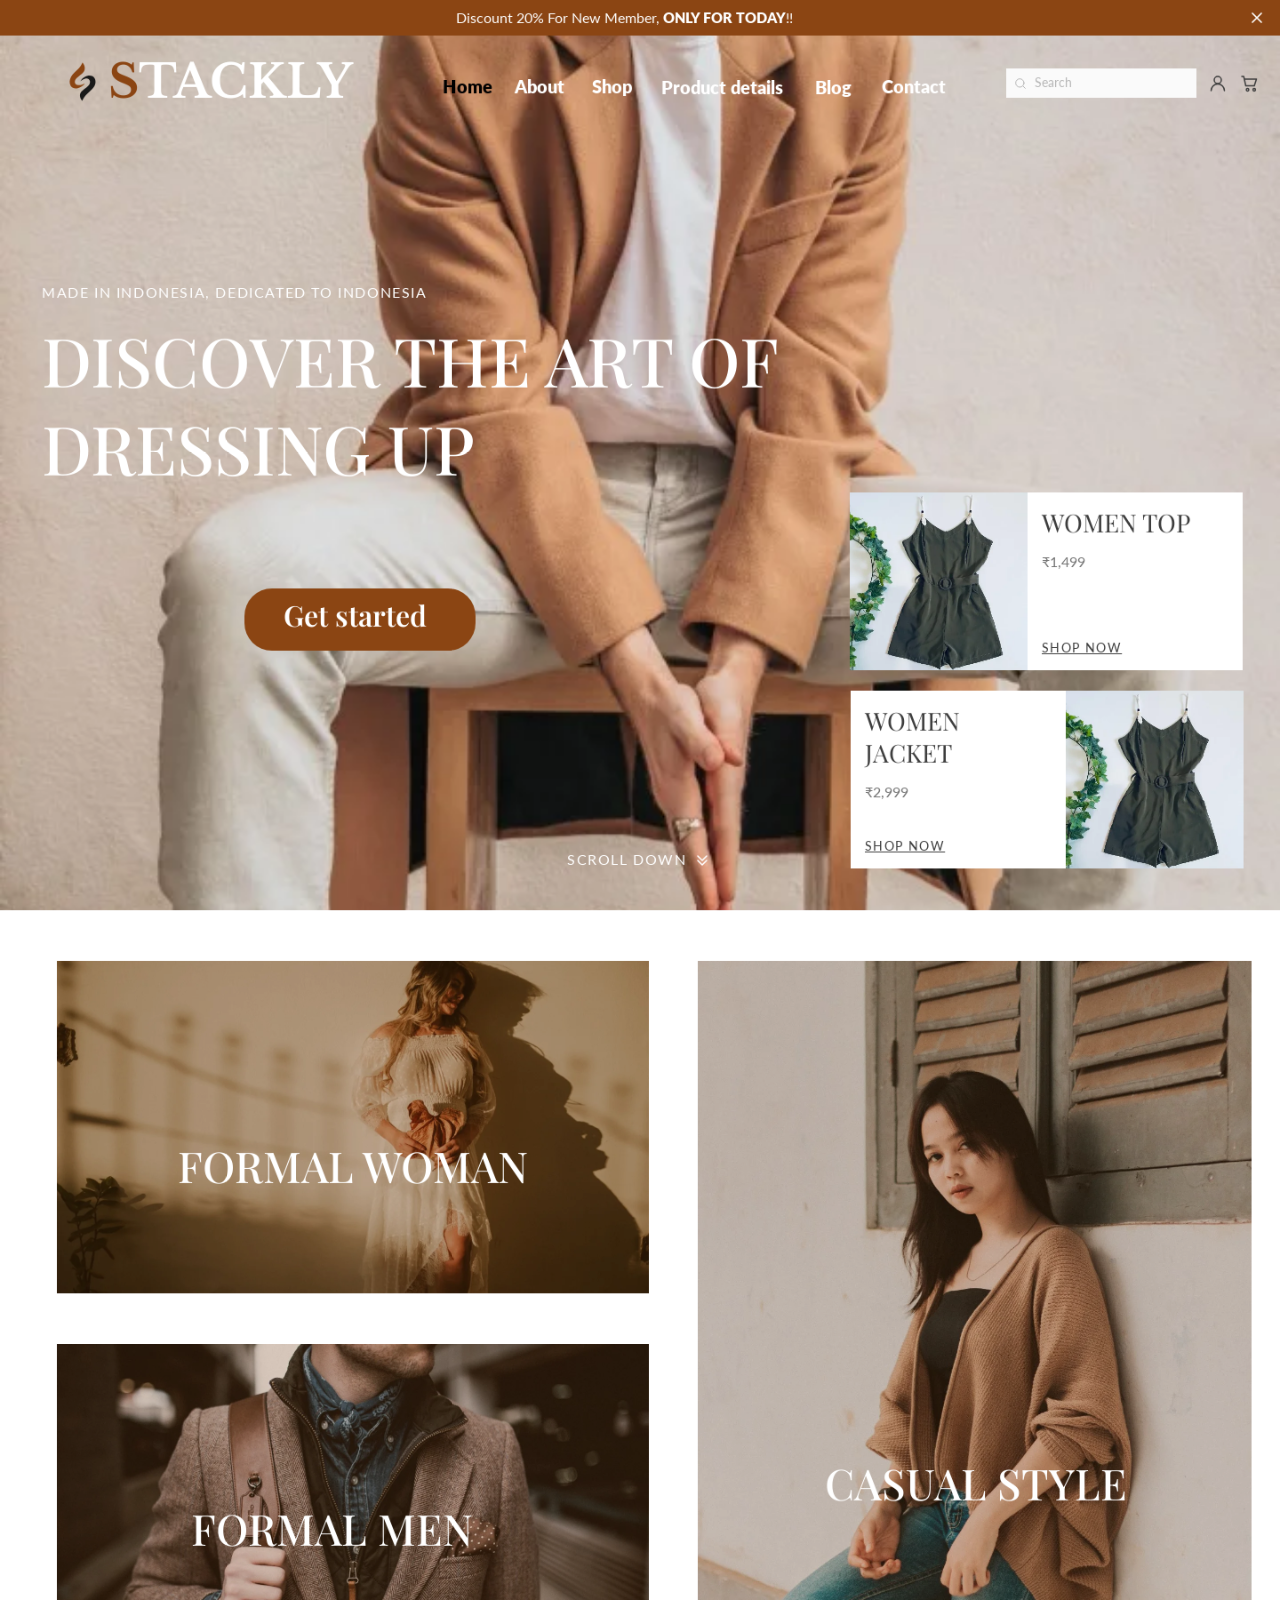
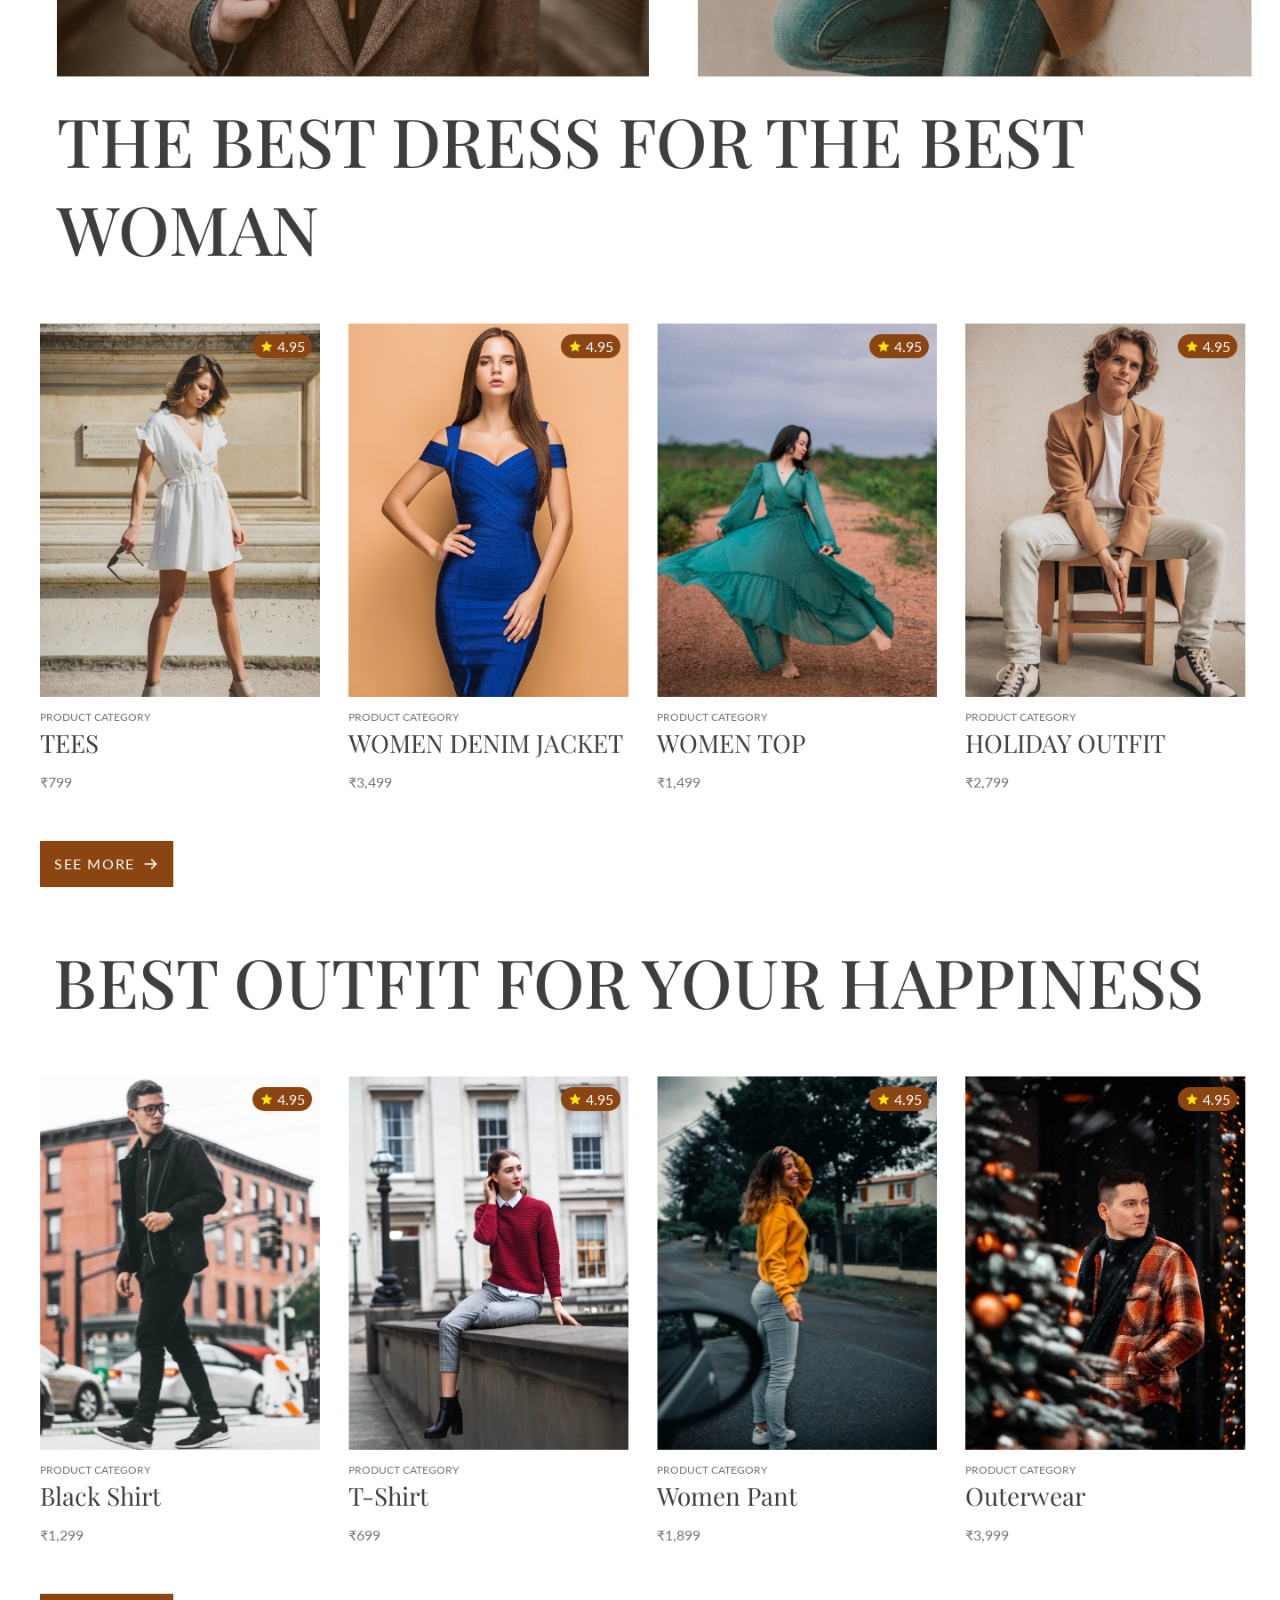
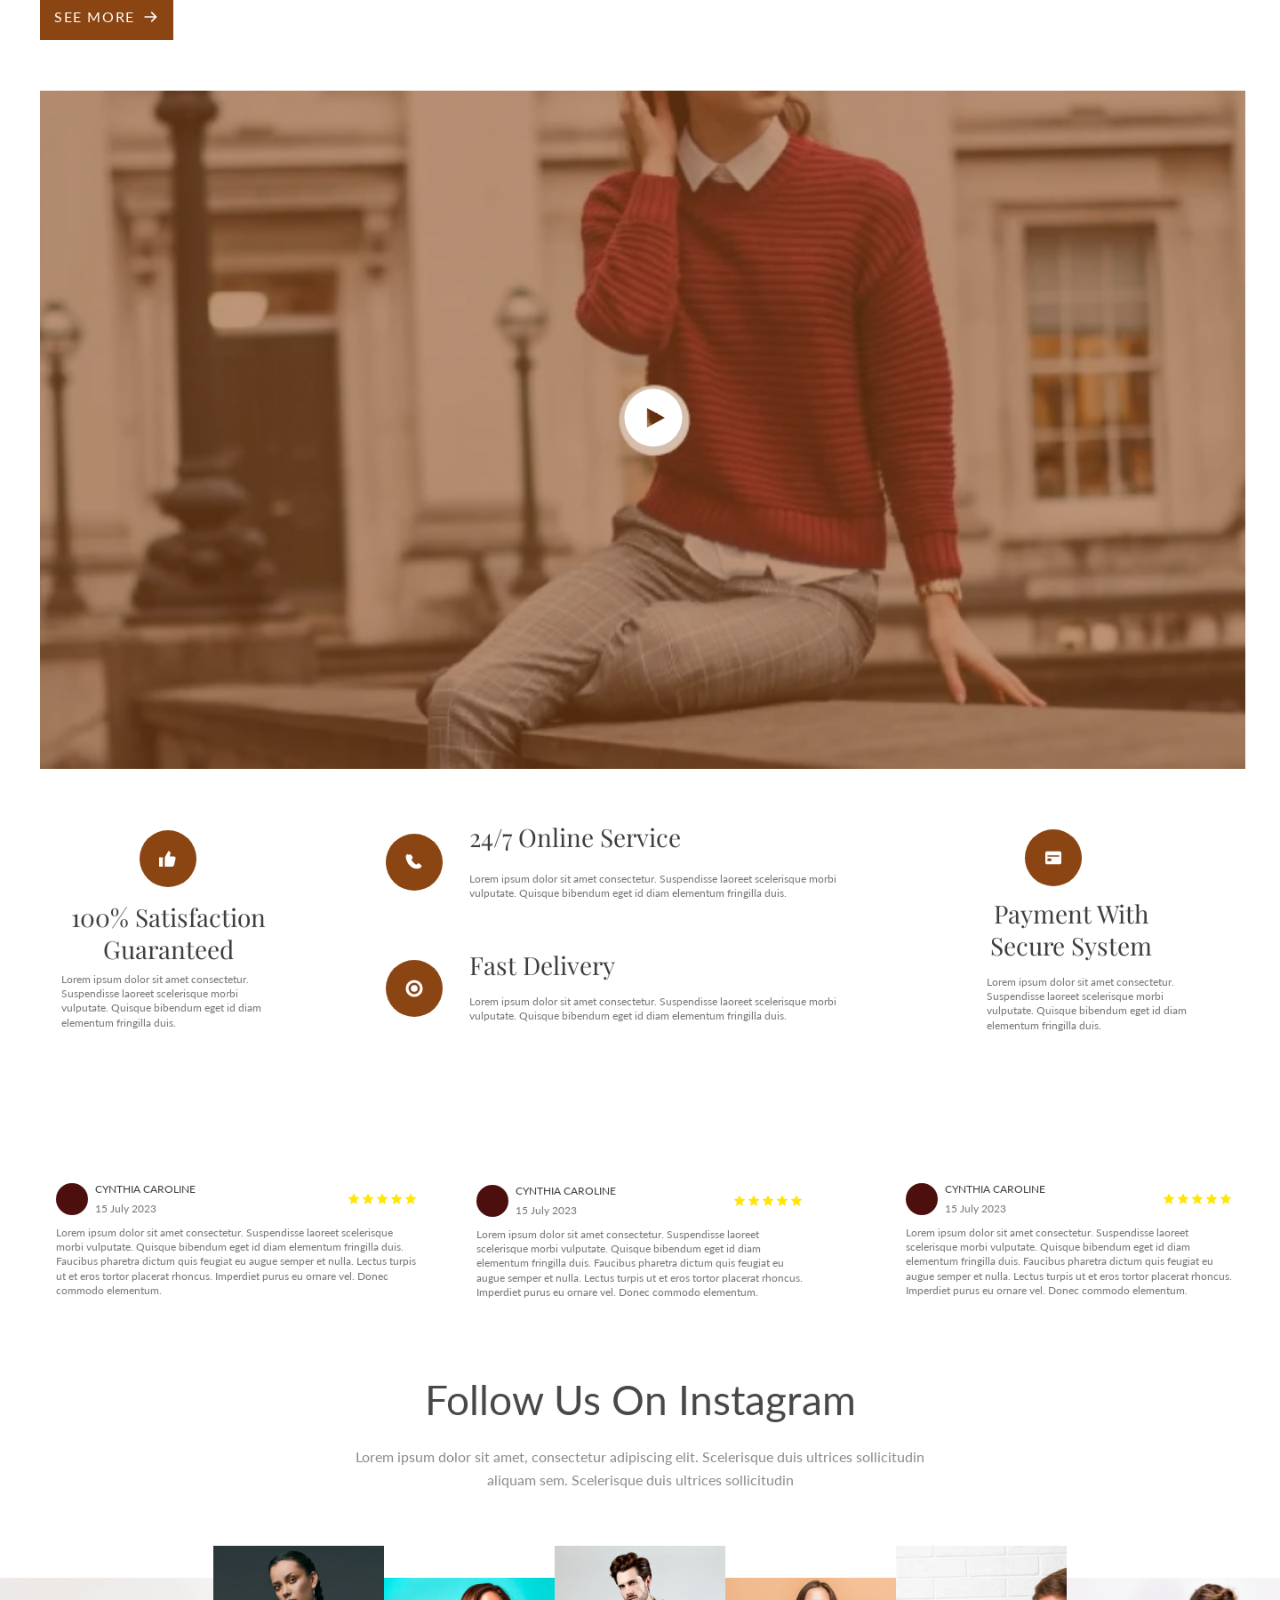
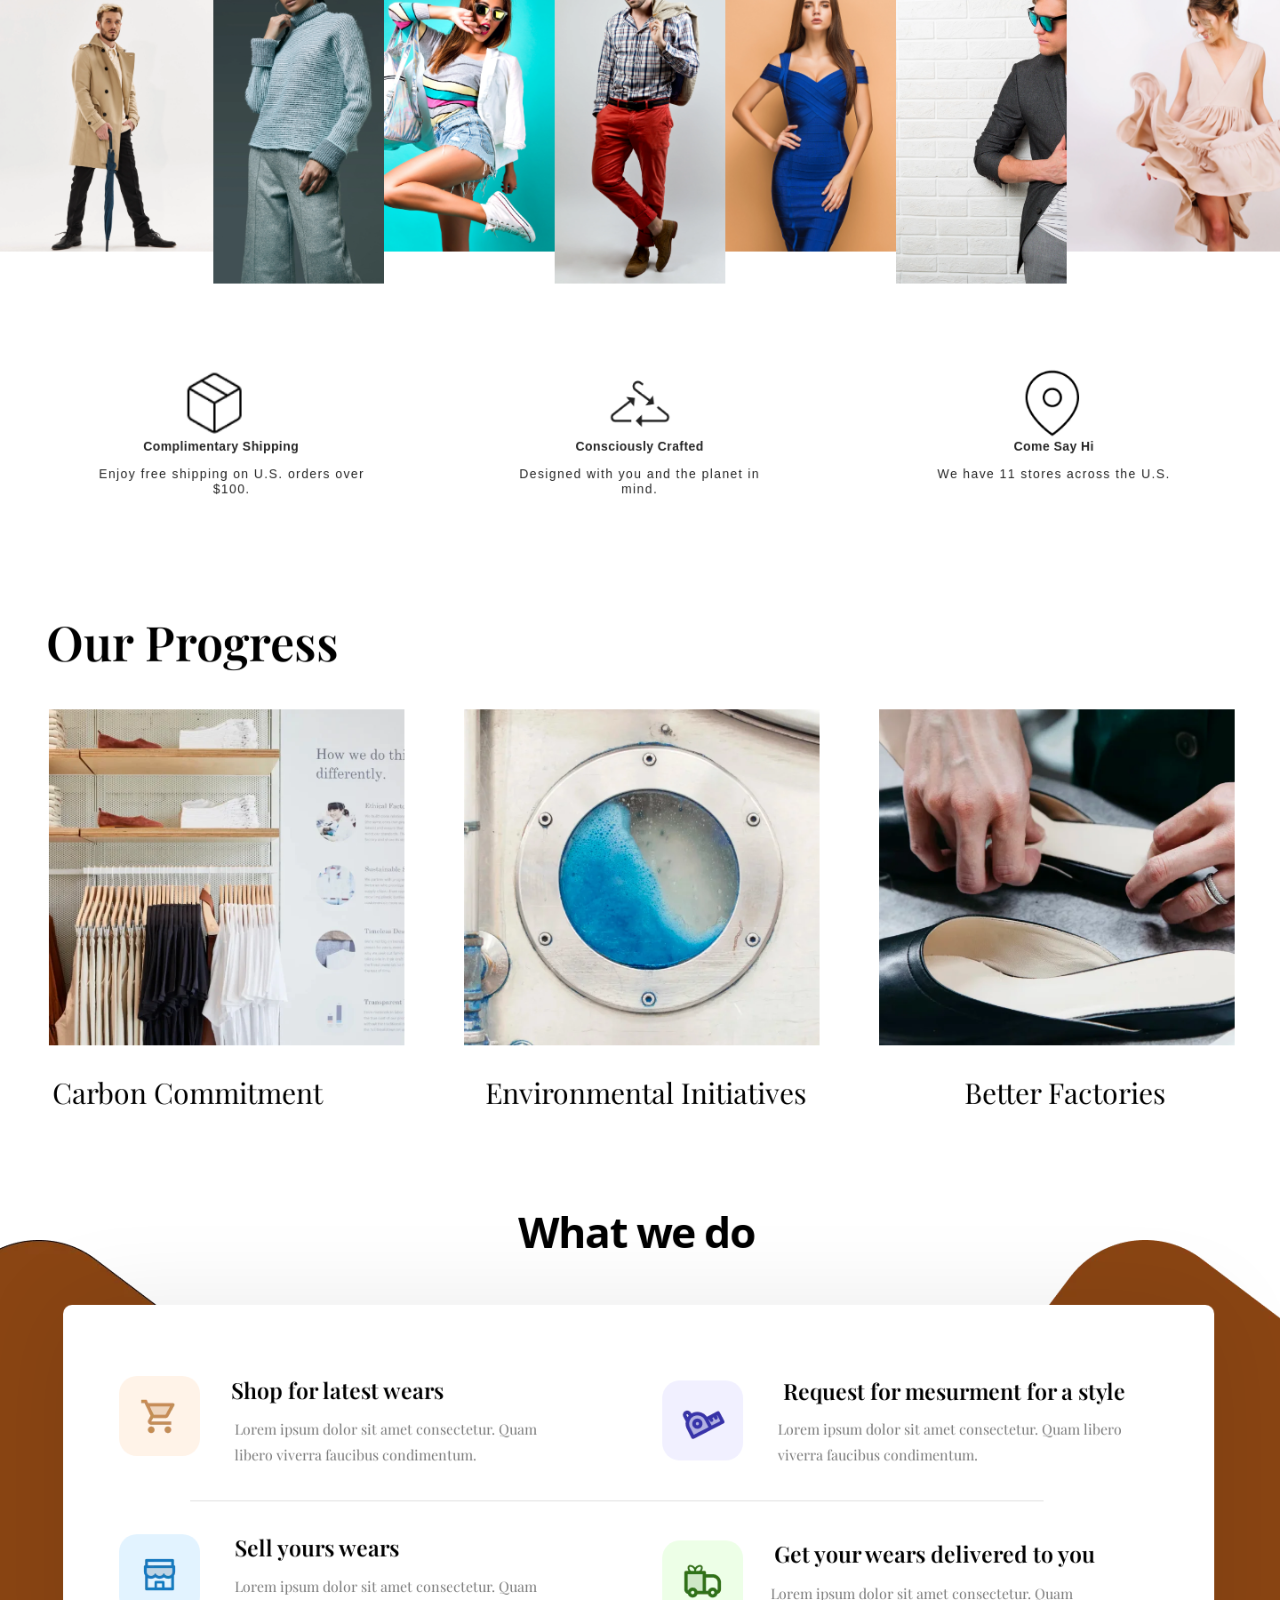
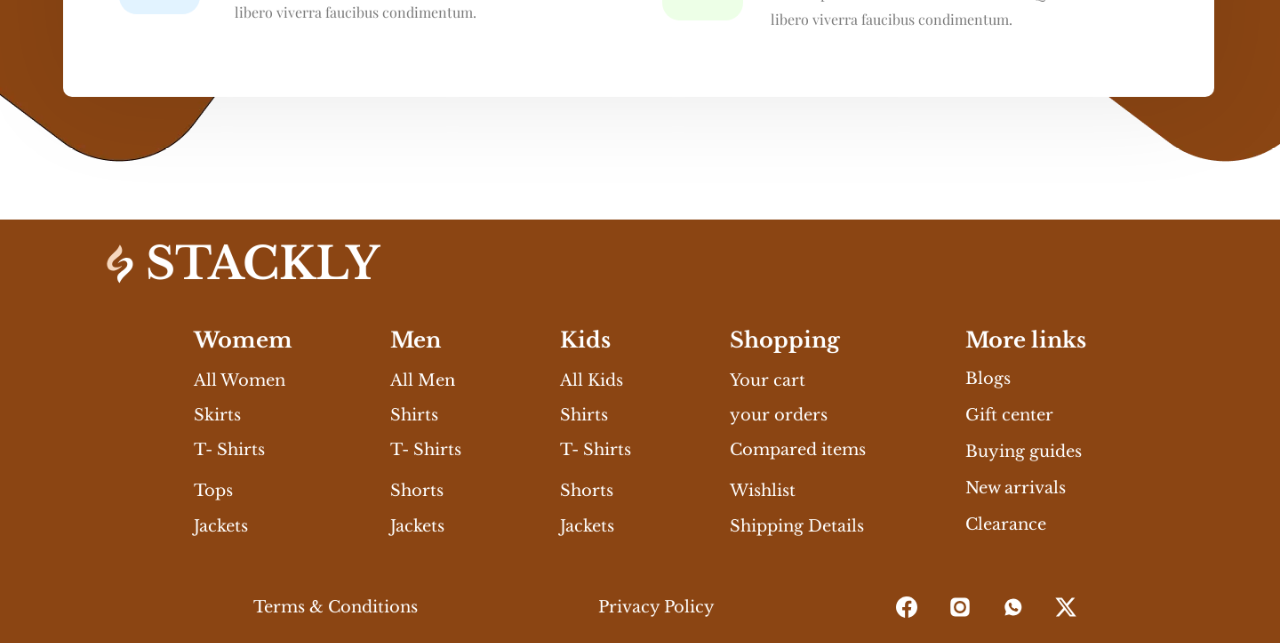
==== html/index.html @ bb0a9019 "first commit" ====
﻿<!DOCTYPE html>
<html lang="en" class="pg-index">
<head>
<link rel="icon" href="../assets/brand-logo.svg" type="image/svg+xml">
<meta charset="UTF-8">
<meta name="viewport" content="width=device-width, initial-scale=1">
<title>Stackly — Home</title>
  <link rel="preload" href="../assets/hero.webp" as="image" type="image/webp">
  <meta name="theme-color" content="#8b4513">
<link rel="preconnect" href="https://fonts.googleapis.com">
<link rel="preconnect" href="https://fonts.gstatic.com" crossorigin>
<link href="https://fonts.googleapis.com/css2?family=Libre+Baskerville:wght@400;700&family=Lato:wght@300;400;700;900&family=Open+Sans:wght@400;600;700&family=Playfair+Display:wght@400;500;600;700&display=swap" rel="stylesheet" media="print" onload="this.media='all'; this.onload=null"><noscript><link href="https://fonts.googleapis.com/css2?family=Libre+Baskerville:wght@400;700&family=Lato:wght@300;400;700;900&family=Open+Sans:wght@400;600;700&family=Playfair+Display:wght@400;500;600;700&display=swap" rel="stylesheet"></noscript>
  <link rel="stylesheet" href="../css/stackly.css">
  
</head>
<body>
<div class="stage s357">
<div class="canvas s358">

  <!-- ==================================================== HERO  (0,0 1440x1024) -->
  <div class="slot s359" data-img="hero">
    <p class="hero__eyebrow s360">made in Indonesia, dedicated to Indonesia</p>
    <h1 class="hero__title s361">Discover the Art of Dressing Up</h1>
    <a class="hero__btn s362" href="#">Get started</a>
  </div>

  <div class="banner s363">
    <p class="banner__text">Discount 20% For New Member, <strong>ONLY FOR TODAY</strong>!!</p>
    <button class="banner__close" aria-label="Close">
      <svg viewBox="0 0 24 24" width="20" height="20" fill="none" stroke="#fff" stroke-width="2" stroke-linecap="round"><path d="M6 6l12 12M18 6L6 18"/></svg>
    </button>
  </div>

  <div class="logo s364"><svg class="brand-logo-icon s365" viewBox="398 82 212 290" width="38" height="46" xmlns="http://www.w3.org/2000/svg"><path fill="#8b4513" d="M419.713867,256.179962   C408.001251,235.739304 410.215973,215.613876 419.889709,195.679504   C426.373138,182.319229 436.255493,171.444672 446.508270,160.904480   C457.075165,150.041229 468.783997,140.348602 478.792694,128.896606   C487.411407,119.035004 494.797852,108.464394 500.031921,96.425682   C500.738983,94.799370 501.001617,92.854477 502.785980,91.712807   C503.214905,91.838028 503.879059,91.821617 504.103485,92.127670   C514.526489,106.341171 522.003967,121.483376 518.287415,139.859406   C515.933533,151.498276 508.987885,160.308563 500.296600,167.942245   C487.788574,178.928223 473.634369,187.949692 462.046570,200.037262   C456.219025,206.116135 451.191589,212.659836 449.149933,221.054688   C445.376373,236.570572 454.272034,249.198563 470.197021,250.779221   C485.241028,252.272446 499.302216,248.880798 512.632202,241.996979   C514.021362,241.279602 515.213196,239.793518 517.062500,240.547546   C517.833252,242.063324 516.690857,242.794266 515.917847,243.562866   C502.480865,256.923462 487.519073,267.973206 468.591339,271.949402   C447.923096,276.291199 431.269562,272.383606 419.713867,256.179962  z"/><path fill="#1a1a1a" d="M536.351807,311.352905   C521.089722,325.623138 508.631836,341.451172 501.644409,361.304535   C500.580017,360.856842 499.799347,360.777496 499.458496,360.348633   C491.323975,350.113098 485.458466,338.909088 484.707672,325.531189   C484.034546,313.536499 489.236786,303.909576 496.947052,295.363251   C506.737030,284.511749 519.089050,276.702271 530.329102,267.573334   C539.676453,259.981689 548.930542,252.352356 553.649658,240.719803   C556.247925,234.315125 556.803040,227.722214 555.167542,221.122284   C551.964783,208.197189 539.399353,200.886032 526.174622,203.877502   C513.911682,206.651428 503.242737,212.702515 493.079834,219.823700   C492.039246,220.552856 491.267578,221.851700 489.661957,221.557190   C488.659760,220.289383 489.653076,219.345703 490.287292,218.480408   C503.850159,199.976334 521.506714,187.674316 544.321167,183.636948   C574.742554,178.253418 599.437622,199.883118 594.804749,234.346802   C592.539368,251.198425 583.628967,264.794067 572.581299,277.156372   C561.558105,289.491241 548.610413,299.803345 536.351807,311.352905  z"/></svg><b>S</b>TACKLY</div>

  <nav class="nav">
    <a class="nav__link is-active s366" href="index.html">Home</a>
    <a class="nav__link s367" href="about.html">About</a>
    <a class="nav__link s368" href="shop.html">Shop</a>
    <a class="nav__link s369" href="product-details.html">Product details</a>
    <a class="nav__link s370" href="blog.html">Blog</a>
    <a class="nav__link s371" href="contact.html">Contact</a>
  </nav>

  <form class="search s372" onsubmit="return false;">
    <svg viewBox="0 0 24 24" width="16" height="16" fill="none" stroke="#b6b6b6" stroke-width="1.5" stroke-linecap="round"><circle cx="11" cy="11" r="7"/><path d="M20 20l-3.4-3.4"/></svg>
    <input type="text" placeholder="Search" aria-label="Search">
  </form>
  <button class="nav-icon s373" aria-label="Account">
    <svg viewBox="0 0 24 24" width="24" height="24" fill="none" stroke="#3e3e3e" stroke-width="1.5" stroke-linecap="round" stroke-linejoin="round"><path d="M12 12a4 4 0 1 0 0-8 4 4 0 0 0 0 8z"/><path d="M4.5 20a7.5 7.5 0 0 1 15 0"/></svg>
  </button>
  <button class="nav-icon s374" aria-label="Cart">
    <svg viewBox="0 0 24 24" width="24" height="24" fill="none" stroke="#3e3e3e" stroke-width="1.5" stroke-linecap="round" stroke-linejoin="round"><path d="M3 4h2.2l2.3 10.5h9.6L19.5 7H6.3"/><circle cx="9.5" cy="19" r="1.4"/><circle cx="17" cy="19" r="1.4"/></svg>
  </button>

      
  <div class="promo s375">
    <div class="slot s376" data-img="promoTop"></div>
    <div class="promo__body promo__body--l">
      <div class="promo__head">
        <h4>WOMEN TOP</h4>
        <p>₹1,499</p>
      </div>
      <a class="promo__link" href="#">SHOP NOW</a>
    </div>
  </div>

  <div class="promo s377">
    <div class="promo__body promo__body--r">
      <div class="promo__head">
        <h4>WOMEN JACKET</h4>
        <p>₹2,999</p>
      </div>
      <a class="promo__link" href="#">SHOP NOW</a>
    </div>
    <div class="slot s378" data-img="promoJacket"></div>
  </div>

  <div class="scroll s379">
    <span>scroll down</span>
    <svg viewBox="0 0 24 24" width="24" height="24" fill="none" stroke="#fff" stroke-width="1.5" stroke-linecap="round" stroke-linejoin="round"><path d="M7 8l5 5 5-5"/><path d="M7 13l5 5 5-5"/></svg>
  </div>

  <!-- ==================================================== CATEGORIES -->
  <div class="slot s380" data-img="catWoman"><i class="ov s381"></i><div class="cat-label s382">formal woman</div></div>

  <div class="slot s383" data-img="catMan"><i class="ov s384"></i><div class="cat-label s385">formal Men</div></div>

  <div class="slot s386" data-img="catCasual"><i class="ov s387"></i><div class="cat-label s388">Casual Style</div></div>

  <!-- ==================================================== TITLE 1 -->
  <h2 class="section-title s389">the best dress for the best woman</h2>

  <!-- ==================================================== PRODUCTS 1 -->
  <article class="product s390">
    <div class="slot s391" data-img="p1"></div>
    <span class="badge"><svg viewBox="0 0 24 24" width="16" height="16" fill="#ffe605"><path d="M12 2l2.9 6.3 6.8.8-5 4.6 1.3 6.8L12 17.3 6 20.5l1.3-6.8-5-4.6 6.8-.8L12 2z"/></svg>4.95</span>
    <p class="product__cat">Product Category</p>
    <h3 class="product__name">TEES</h3>
    <p class="product__price">₹799</p>
  </article>

  <article class="product s392">
    <div class="slot s393" data-img="p2"></div>
    <span class="badge"><svg viewBox="0 0 24 24" width="16" height="16" fill="#ffe605"><path d="M12 2l2.9 6.3 6.8.8-5 4.6 1.3 6.8L12 17.3 6 20.5l1.3-6.8-5-4.6 6.8-.8L12 2z"/></svg>4.95</span>
    <p class="product__cat">Product Category</p>
    <h3 class="product__name">WOMEN DENIM JACKET</h3>
    <p class="product__price">₹3,499</p>
  </article>

  <article class="product s394">
    <div class="slot s395" data-img="p3"></div>
    <span class="badge"><svg viewBox="0 0 24 24" width="16" height="16" fill="#ffe605"><path d="M12 2l2.9 6.3 6.8.8-5 4.6 1.3 6.8L12 17.3 6 20.5l1.3-6.8-5-4.6 6.8-.8L12 2z"/></svg>4.95</span>
    <p class="product__cat">Product Category</p>
    <h3 class="product__name">WOMEN TOP</h3>
    <p class="product__price">₹1,499</p>
  </article>

  <article class="product s396">
    <div class="slot s397" data-img="p4"></div>
    <span class="badge"><svg viewBox="0 0 24 24" width="16" height="16" fill="#ffe605"><path d="M12 2l2.9 6.3 6.8.8-5 4.6 1.3 6.8L12 17.3 6 20.5l1.3-6.8-5-4.6 6.8-.8L12 2z"/></svg>4.95</span>
    <p class="product__cat">Product Category</p>
    <h3 class="product__name">HOLIDAY OUTFIT</h3>
    <p class="product__price">₹2,799</p>
  </article>

  <a class="btn-more s398" href="#">
    <span>SEE MORE</span>
    <svg viewBox="0 0 24 24" width="20" height="20" fill="#fff"><path d="M13.4 4.6L20.8 12l-7.4 7.4-1.4-1.4 5-5H3.2v-2h13.8l-5-5 1.4-1.4z"/></svg>
  </a>

  <!-- ==================================================== TITLE 2 -->
  <h2 class="section-title s399">Best outfit for your happiness </h2>

  <!-- ==================================================== PRODUCTS 2 -->
  <article class="product s400">
    <div class="slot s401" data-img="p5"></div>
    <span class="badge"><svg viewBox="0 0 24 24" width="16" height="16" fill="#ffe605"><path d="M12 2l2.9 6.3 6.8.8-5 4.6 1.3 6.8L12 17.3 6 20.5l1.3-6.8-5-4.6 6.8-.8L12 2z"/></svg>4.95</span>
    <p class="product__cat">Product Category</p>
    <h3 class="product__name">Black Shirt</h3>
    <p class="product__price">₹1,299</p>
  </article>

  <article class="product s402">
    <div class="slot s403" data-img="p6"></div>
    <span class="badge"><svg viewBox="0 0 24 24" width="16" height="16" fill="#ffe605"><path d="M12 2l2.9 6.3 6.8.8-5 4.6 1.3 6.8L12 17.3 6 20.5l1.3-6.8-5-4.6 6.8-.8L12 2z"/></svg>4.95</span>
    <p class="product__cat">Product Category</p>
    <h3 class="product__name">T-Shirt</h3>
    <p class="product__price">₹699</p>
  </article>

  <article class="product s404">
    <div class="slot s405" data-img="p7"></div>
    <span class="badge"><svg viewBox="0 0 24 24" width="16" height="16" fill="#ffe605"><path d="M12 2l2.9 6.3 6.8.8-5 4.6 1.3 6.8L12 17.3 6 20.5l1.3-6.8-5-4.6 6.8-.8L12 2z"/></svg>4.95</span>
    <p class="product__cat">Product Category</p>
    <h3 class="product__name">Women Pant</h3>
    <p class="product__price">₹1,899</p>
  </article>

  <article class="product s406">
    <div class="slot s407" data-img="p8"></div>
    <span class="badge"><svg viewBox="0 0 24 24" width="16" height="16" fill="#ffe605"><path d="M12 2l2.9 6.3 6.8.8-5 4.6 1.3 6.8L12 17.3 6 20.5l1.3-6.8-5-4.6 6.8-.8L12 2z"/></svg>4.95</span>
    <p class="product__cat">Product Category</p>
    <h3 class="product__name">Outerwear</h3>
    <p class="product__price">₹3,999</p>
  </article>

  <a class="btn-more s408" href="#">
    <span>SEE MORE</span>
    <svg viewBox="0 0 24 24" width="20" height="20" fill="#fff"><path d="M13.4 4.6L20.8 12l-7.4 7.4-1.4-1.4 5-5H3.2v-2h13.8l-5-5 1.4-1.4z"/></svg>
  </a>

  <!-- ==================================================== VIDEO -->
  <div class="slot s409" data-img="video">
    <i class="ov s410"></i>
    <button class="play" aria-label="Play video">
      <svg viewBox="0 0 24 24" width="78" height="78" fill="#fff" fill-rule="evenodd" clip-rule="evenodd"><path d="M12 2a10 10 0 1 0 0 20 10 10 0 0 0 0-20zm-2.2 6.6v6.8L16 12l-6.2-3.4z"/></svg>
    </button>
  </div>

  <!-- ==================================================== FEATURES -->
  <div class="feat-card s411">
    <span class="feat-ic">
      <svg viewBox="0 0 24 24" width="24" height="24" fill="#fff"><path d="M2 10.5h4.2V21H2zM8.4 21h8.1a2.4 2.4 0 0 0 2.3-1.8l1.7-7.2A2 2 0 0 0 18.6 9.6H14l.7-3.2A2.4 2.4 0 0 0 12.4 3.4L8.4 10.5V21z"/></svg>
    </span>
    <h4 class="feat-t s412">100% Satisfaction Guaranteed  </h4>
    <p class="feat-d">Lorem ipsum dolor sit amet consectetur. Suspendisse laoreet scelerisque morbi vulputate. Quisque bibendum eget id diam elementum fringilla duis. </p>
  </div>

  <span class="feat-ic s413">
    <svg viewBox="0 0 24 24" width="24" height="24" fill="#fff"><path d="M6.6 3.4c.5-.4 1.2-.3 1.6.2l1.8 2.2c.4.5.4 1.2.1 1.7l-1 1.3c-.2.3-.2.7 0 1a13.6 13.6 0 0 0 4.6 4.6c.3.2.7.2 1 0l1.3-1c.5-.3 1.2-.3 1.7.1l2.2 1.8c.5.4.6 1.1.2 1.6l-1.1 1.4c-.4.5-1 .8-1.7.7C10.4 21.1 2.9 13.6 2.5 5.4c-.1-.7.2-1.3.7-1.7l1.6-1.2-.2.9z"/></svg>
  </span>
  <h4 class="feat-t s414">24/7 Online Service</h4>
  <p class="feat-d s415">Lorem ipsum dolor sit amet consectetur. Suspendisse laoreet scelerisque morbi vulputate. Quisque bibendum eget id diam elementum fringilla duis. </p>

  <span class="feat-ic s416">
    <svg viewBox="0 0 24 24" width="24" height="24" fill="#fff"><path d="M12 2.4a9.6 9.6 0 1 0 0 19.2 9.6 9.6 0 0 0 0-19.2zm0 3.2a6.4 6.4 0 1 1 0 12.8 6.4 6.4 0 0 1 0-12.8zm0 2.6a3.8 3.8 0 1 0 0 7.6 3.8 3.8 0 0 0 0-7.6z"/></svg>
  </span>
  <h4 class="feat-t s417">Fast Delivery</h4>
  <p class="feat-d s418">Lorem ipsum dolor sit amet consectetur. Suspendisse laoreet scelerisque morbi vulputate. Quisque bibendum eget id diam elementum fringilla duis. </p>

  <span class="feat-ic s419">
    <svg viewBox="0 0 24 24" width="24" height="24" fill="#fff"><path d="M3 6.6c0-1 .8-1.8 1.8-1.8h14.4c1 0 1.8.8 1.8 1.8v10.8c0 1-.8 1.8-1.8 1.8H4.8c-1 0-1.8-.8-1.8-1.8V6.6zm2.4 2.6v1.6h13.2V9.2H5.4zm0 3.6v3h4.4v-3H5.4z"/></svg>
  </span>
  <h4 class="feat-t s420">Payment With Secure System</h4>
  <p class="feat-d s421">Lorem ipsum dolor sit amet consectetur. Suspendisse laoreet scelerisque morbi vulputate. Quisque bibendum eget id diam elementum fringilla duis. </p>

  <!-- ==================================================== TESTIMONIALS -->
  <article class="tcard s422">
    <div class="tcard__row">
      <div class="tcard__who">
        <span class="tcard__av"></span>
        <div>
          <p class="tcard__name">Cynthia caroline</p>
          <p class="tcard__date">15 July 2023</p>
        </div>
      </div>
      <div class="stars">
        <svg viewBox="0 0 24 24" width="16" height="16" fill="#ffe605"><path d="M12 2l2.9 6.3 6.8.8-5 4.6 1.3 6.8L12 17.3 6 20.5l1.3-6.8-5-4.6 6.8-.8L12 2z"/></svg>
        <svg viewBox="0 0 24 24" width="16" height="16" fill="#ffe605"><path d="M12 2l2.9 6.3 6.8.8-5 4.6 1.3 6.8L12 17.3 6 20.5l1.3-6.8-5-4.6 6.8-.8L12 2z"/></svg>
        <svg viewBox="0 0 24 24" width="16" height="16" fill="#ffe605"><path d="M12 2l2.9 6.3 6.8.8-5 4.6 1.3 6.8L12 17.3 6 20.5l1.3-6.8-5-4.6 6.8-.8L12 2z"/></svg>
        <svg viewBox="0 0 24 24" width="16" height="16" fill="#ffe605"><path d="M12 2l2.9 6.3 6.8.8-5 4.6 1.3 6.8L12 17.3 6 20.5l1.3-6.8-5-4.6 6.8-.8L12 2z"/></svg>
        <svg viewBox="0 0 24 24" width="16" height="16" fill="#ffe605"><path d="M12 2l2.9 6.3 6.8.8-5 4.6 1.3 6.8L12 17.3 6 20.5l1.3-6.8-5-4.6 6.8-.8L12 2z"/></svg>
      </div>
    </div>
    <p class="tcard__text">Lorem ipsum dolor sit amet consectetur. Suspendisse laoreet scelerisque morbi vulputate. Quisque bibendum eget id diam elementum fringilla duis. Faucibus pharetra dictum quis feugiat eu augue semper et nulla. Lectus turpis ut et eros tortor placerat rhoncus. Imperdiet purus eu ornare vel. Donec commodo elementum.</p>
  </article>

  <article class="tcard s423">
    <div class="tcard__row">
      <div class="tcard__who">
        <span class="tcard__av"></span>
        <div>
          <p class="tcard__name">Cynthia caroline</p>
          <p class="tcard__date">15 July 2023</p>
        </div>
      </div>
      <div class="stars">
        <svg viewBox="0 0 24 24" width="16" height="16" fill="#ffe605"><path d="M12 2l2.9 6.3 6.8.8-5 4.6 1.3 6.8L12 17.3 6 20.5l1.3-6.8-5-4.6 6.8-.8L12 2z"/></svg>
        <svg viewBox="0 0 24 24" width="16" height="16" fill="#ffe605"><path d="M12 2l2.9 6.3 6.8.8-5 4.6 1.3 6.8L12 17.3 6 20.5l1.3-6.8-5-4.6 6.8-.8L12 2z"/></svg>
        <svg viewBox="0 0 24 24" width="16" height="16" fill="#ffe605"><path d="M12 2l2.9 6.3 6.8.8-5 4.6 1.3 6.8L12 17.3 6 20.5l1.3-6.8-5-4.6 6.8-.8L12 2z"/></svg>
        <svg viewBox="0 0 24 24" width="16" height="16" fill="#ffe605"><path d="M12 2l2.9 6.3 6.8.8-5 4.6 1.3 6.8L12 17.3 6 20.5l1.3-6.8-5-4.6 6.8-.8L12 2z"/></svg>
        <svg viewBox="0 0 24 24" width="16" height="16" fill="#ffe605"><path d="M12 2l2.9 6.3 6.8.8-5 4.6 1.3 6.8L12 17.3 6 20.5l1.3-6.8-5-4.6 6.8-.8L12 2z"/></svg>
      </div>
    </div>
    <p class="tcard__text">Lorem ipsum dolor sit amet consectetur. Suspendisse laoreet scelerisque morbi vulputate. Quisque bibendum eget id diam elementum fringilla duis. Faucibus pharetra dictum quis feugiat eu augue semper et nulla. Lectus turpis ut et eros tortor placerat rhoncus. Imperdiet purus eu ornare vel. Donec commodo elementum.</p>
  </article>

  <article class="tcard s424">
    <div class="tcard__row">
      <div class="tcard__who">
        <span class="tcard__av"></span>
        <div>
          <p class="tcard__name">Cynthia caroline</p>
          <p class="tcard__date">15 July 2023</p>
        </div>
      </div>
      <div class="stars">
        <svg viewBox="0 0 24 24" width="16" height="16" fill="#ffe605"><path d="M12 2l2.9 6.3 6.8.8-5 4.6 1.3 6.8L12 17.3 6 20.5l1.3-6.8-5-4.6 6.8-.8L12 2z"/></svg>
        <svg viewBox="0 0 24 24" width="16" height="16" fill="#ffe605"><path d="M12 2l2.9 6.3 6.8.8-5 4.6 1.3 6.8L12 17.3 6 20.5l1.3-6.8-5-4.6 6.8-.8L12 2z"/></svg>
        <svg viewBox="0 0 24 24" width="16" height="16" fill="#ffe605"><path d="M12 2l2.9 6.3 6.8.8-5 4.6 1.3 6.8L12 17.3 6 20.5l1.3-6.8-5-4.6 6.8-.8L12 2z"/></svg>
        <svg viewBox="0 0 24 24" width="16" height="16" fill="#ffe605"><path d="M12 2l2.9 6.3 6.8.8-5 4.6 1.3 6.8L12 17.3 6 20.5l1.3-6.8-5-4.6 6.8-.8L12 2z"/></svg>
        <svg viewBox="0 0 24 24" width="16" height="16" fill="#ffe605"><path d="M12 2l2.9 6.3 6.8.8-5 4.6 1.3 6.8L12 17.3 6 20.5l1.3-6.8-5-4.6 6.8-.8L12 2z"/></svg>
      </div>
    </div>
    <p class="tcard__text">Lorem ipsum dolor sit amet consectetur. Suspendisse laoreet scelerisque morbi vulputate. Quisque bibendum eget id diam elementum fringilla duis. Faucibus pharetra dictum quis feugiat eu augue semper et nulla. Lectus turpis ut et eros tortor placerat rhoncus. Imperdiet purus eu ornare vel. Donec commodo elementum.</p>
  </article>

  <!-- ==================================================== INSTAGRAM -->
  <h2 class="ig__t s425">Follow Us On Instagram</h2>
  <p class="ig__sub s426">Lorem ipsum dolor sit amet, consectetur adipiscing elit. Scelerisque duis ultrices sollicitudin aliquam sem. Scelerisque duis ultrices sollicitudin </p>

  <div class="slot s427" data-img="ig1"></div>
  <div class="slot s428" data-img="ig2"></div>
  <div class="slot s429" data-img="ig3"></div>
  <div class="slot s430" data-img="ig4"></div>
  <div class="slot s431" data-img="ig5"></div>
  <div class="slot s432" data-img="ig6"></div>
  <div class="slot s433" data-img="ig7"></div>

  <!-- ==================================================== SERVICES -->
  <div class="slot s434" data-img="s1"></div>
  <h5 class="svc__t s435">Complimentary Shipping</h5>
  <p class="svc__d s436">Enjoy free shipping on U.S. orders over $100.</p>

  <div class="slot s437" data-img="s2"></div>
  <h5 class="svc__t s438">Consciously Crafted</h5>
  <p class="svc__d s439">Designed with you and the planet in mind.</p>

  <div class="slot s440" data-img="s3"></div>
  <h5 class="svc__t s441">Come Say Hi</h5>
  <p class="svc__d s442">We have 11 stores across the U.S.</p>

  <!-- ==================================================== OUR PROGRESS -->
  <h2 class="pr__t s443">Our Progress</h2>
  <div class="slot s444" data-img="pr1"></div>
  <h3 class="pr__c s445">Carbon Commitment</h3>
  <div class="slot s446" data-img="pr2"></div>
  <h3 class="pr__c s447">Environmental Initiatives</h3>
  <div class="slot s448" data-img="pr3"></div>
  <h3 class="pr__c s449">Better Factories</h3>

  <!-- ==================================================== WHAT WE DO -->
  <h2 class="wwd__t s450">What we do</h2>
  <img loading="lazy" decoding="async" class="wwd__blob s451" src="../assets/wwd-wing-left.webp" alt="">
  <img loading="lazy" decoding="async" class="wwd__blob s452" src="../assets/wwd-wing-right.webp" alt="">
  <div class="wwd__card s453"></div>
  <div class="wwd__line s454"></div>

  <span class="wwd__ic s455">
    <img loading="lazy" decoding="async" src="../assets/wwd-ic-cart.webp" width="45" height="45" alt="">
  </span>
  <h4 class="wwd__it s456">Shop for latest wears</h4>
  <p class="wwd__id s457">Lorem ipsum dolor sit amet consectetur. Quam libero viverra faucibus condimentum.</p>

  <span class="wwd__ic s458">
    <img loading="lazy" decoding="async" src="../assets/wwd-ic-tape.webp" width="61" height="61" alt="">
  </span>
  <h4 class="wwd__it s459">Request for mesurment for a style</h4>
  <p class="wwd__id s460">Lorem ipsum dolor sit amet consectetur. Quam libero viverra faucibus condimentum.</p>

  <span class="wwd__ic s461">
    <img loading="lazy" decoding="async" src="../assets/wwd-ic-shop.webp" width="45" height="45" alt="">
  </span>
  <h4 class="wwd__it s462">Sell yours wears</h4>
  <p class="wwd__id s463">Lorem ipsum dolor sit amet consectetur. Quam libero viverra faucibus condimentum.</p>

  <span class="wwd__ic s464">
    <img loading="lazy" decoding="async" src="../assets/wwd-ic-truck.webp" width="45" height="45" alt="">
  </span>
  <h4 class="wwd__it s465">Get your wears delivered to you</h4>
  <p class="wwd__id s466">Lorem ipsum dolor sit amet consectetur. Quam libero viverra faucibus condimentum.</p>

  <!-- ==================================================== FOOTER (0,7447 1440x476) -->
  <footer class="footer s467">
    <div class="footer__logo s468"><svg class="brand-logo-icon s469" viewBox="398 82 212 290" width="36" height="44" xmlns="http://www.w3.org/2000/svg"><path fill="#f6d7bd" d="M419.713867,256.179962   C408.001251,235.739304 410.215973,215.613876 419.889709,195.679504   C426.373138,182.319229 436.255493,171.444672 446.508270,160.904480   C457.075165,150.041229 468.783997,140.348602 478.792694,128.896606   C487.411407,119.035004 494.797852,108.464394 500.031921,96.425682   C500.738983,94.799370 501.001617,92.854477 502.785980,91.712807   C503.214905,91.838028 503.879059,91.821617 504.103485,92.127670   C514.526489,106.341171 522.003967,121.483376 518.287415,139.859406   C515.933533,151.498276 508.987885,160.308563 500.296600,167.942245   C487.788574,178.928223 473.634369,187.949692 462.046570,200.037262   C456.219025,206.116135 451.191589,212.659836 449.149933,221.054688   C445.376373,236.570572 454.272034,249.198563 470.197021,250.779221   C485.241028,252.272446 499.302216,248.880798 512.632202,241.996979   C514.021362,241.279602 515.213196,239.793518 517.062500,240.547546   C517.833252,242.063324 516.690857,242.794266 515.917847,243.562866   C502.480865,256.923462 487.519073,267.973206 468.591339,271.949402   C447.923096,276.291199 431.269562,272.383606 419.713867,256.179962  z"/><path fill="#ffffff" d="M536.351807,311.352905   C521.089722,325.623138 508.631836,341.451172 501.644409,361.304535   C500.580017,360.856842 499.799347,360.777496 499.458496,360.348633   C491.323975,350.113098 485.458466,338.909088 484.707672,325.531189   C484.034546,313.536499 489.236786,303.909576 496.947052,295.363251   C506.737030,284.511749 519.089050,276.702271 530.329102,267.573334   C539.676453,259.981689 548.930542,252.352356 553.649658,240.719803   C556.247925,234.315125 556.803040,227.722214 555.167542,221.122284   C551.964783,208.197189 539.399353,200.886032 526.174622,203.877502   C513.911682,206.651428 503.242737,212.702515 493.079834,219.823700   C492.039246,220.552856 491.267578,221.851700 489.661957,221.557190   C488.659760,220.289383 489.653076,219.345703 490.287292,218.480408   C503.850159,199.976334 521.506714,187.674316 544.321167,183.636948   C574.742554,178.253418 599.437622,199.883118 594.804749,234.346802   C592.539368,251.198425 583.628967,264.794067 572.581299,277.156372   C561.558105,289.491241 548.610413,299.803345 536.351807,311.352905  z"/></svg>STACKLY</div>

    <div class="fcol s470">
      <h6>Womem</h6>
      <ul>
        <li><a href="#">All Women</a></li>
        <li><a href="#">Skirts</a></li>
        <li><a href="#">T- Shirts</a></li>
        <li><a href="#">Tops</a></li>
        <li><a href="#">Jackets</a></li>
      </ul>
    </div>

    <div class="fcol s471">
      <h6>Men</h6>
      <ul>
        <li><a href="#">All Men</a></li>
        <li><a href="#">Shirts</a></li>
        <li><a href="#">T- Shirts</a></li>
        <li><a href="#">Shorts</a></li>
        <li><a href="#">Jackets</a></li>
      </ul>
    </div>

    <div class="fcol s472">
      <h6>Kids</h6>
      <ul>
        <li><a href="#">All Kids</a></li>
        <li><a href="#">Shirts</a></li>
        <li><a href="#">T- Shirts</a></li>
        <li><a href="#">Shorts</a></li>
        <li><a href="#">Jackets</a></li>
      </ul>
    </div>

    <div class="fcol s473">
      <h6>Shopping</h6>
      <ul>
        <li><a href="#">Your cart</a></li>
        <li><a href="#">your orders</a></li>
        <li><a href="#">Compared items</a></li>
        <li><a href="#">Wishlist</a></li>
        <li><a href="#">Shipping Details</a></li>
      </ul>
    </div>

    <div class="fcol fcol--ml s474">
      <h6>More links</h6>
      <ul>
        <li><a href="#">Blogs</a></li>
        <li><a href="#">Gift center</a></li>
        <li><a href="#">Buying guides</a></li>
        <li><a href="#">New arrivals</a></li>
        <li><a href="#">Clearance</a></li>
      </ul>
    </div>

    <a class="footer__legal s475" href="#">Terms &amp; Conditions</a>
    <a class="footer__legal s476" href="#">Privacy Policy</a>

    <div class="socials s477">
      <a href="#" aria-label="Facebook" class="soc s478">
        <svg viewBox="0 0 24 24" width="24" height="24" fill="#fff"><path d="M24 12.073c0-6.627-5.373-12-12-12s-12 5.373-12 12c0 5.99 4.388 10.954 10.125 11.854v-8.385H7.078v-3.47h3.047V9.43c0-3.007 1.792-4.669 4.533-4.669 1.312 0 2.686.235 2.686.235v2.953H15.83c-1.491 0-1.956.925-1.956 1.874v2.25h3.328l-.532 3.47h-2.796v8.385C19.612 23.027 24 18.062 24 12.073z"/></svg>
      </a>
      <a href="#" aria-label="Instagram" class="soc s479">
        <svg viewBox="0 0 24 24" width="26" height="26" fill="#fff"><path d="M12 2.2c3.2 0 3.6 0 4.8.1 1.2.1 1.9.2 2.3.4.6.2 1 .5 1.4.9.4.4.7.8.9 1.4.2.4.4 1.1.4 2.3.1 1.2.1 1.6.1 4.7s0 3.5-.1 4.7c-.1 1.2-.2 1.9-.4 2.3-.2.6-.5 1-.9 1.4-.4.4-.8.7-1.4.9-.4.2-1.1.4-2.3.4-1.2.1-1.6.1-4.8.1s-3.6 0-4.8-.1c-1.2-.1-1.9-.2-2.3-.4-.6-.2-1-.5-1.4-.9-.4-.4-.7-.8-.9-1.4-.2-.4-.4-1.1-.4-2.3-.1-1.2-.1-1.6-.1-4.7s0-3.5.1-4.7c.1-1.2.2-1.9.4-2.3.2-.6.5-1 .9-1.4.4-.4.8-.7 1.4-.9.4-.2 1.1-.4 2.3-.4 1.2-.1 1.6-.1 4.8-.1zm0 3.4a6.4 6.4 0 1 0 0 12.8 6.4 6.4 0 0 0 0-12.8zm0 10.6a4.2 4.2 0 1 1 0-8.4 4.2 4.2 0 0 1 0 8.4zm6.6-10.9a1.5 1.5 0 1 1-3 0 1.5 1.5 0 0 1 3 0z"/></svg>
      </a>
      <a href="#" aria-label="WhatsApp" class="soc s480">
        <svg viewBox="0 0 24 24" width="24" height="24" fill="#fff"><path d="M12 2.5A9.5 9.5 0 0 0 3.8 17l-1.3 4.6 4.7-1.3A9.5 9.5 0 1 0 12 2.5zm5.2 13.3c-.2.6-1.2 1.2-1.7 1.2-.4 0-1 .1-3.2-.9-2.7-1.2-4.4-4-4.5-4.2-.1-.2-1-1.4-1-2.6s.6-1.8.9-2.1c.2-.2.5-.3.7-.3h.5c.2 0 .4 0 .6.5l.8 1.9c.1.2.1.4 0 .6l-.4.5c-.1.2-.3.3-.1.6.1.3.6 1.1 1.4 1.8 1 .9 1.8 1.1 2 1.2.3.1.4.1.6-.1l.7-.8c.2-.2.4-.2.6-.1l1.8.9c.2.1.4.2.4.3.1.1.1.6-.1 1.2z"/></svg>
      </a>
      <a href="#" aria-label="X" class="soc s481">
        <svg viewBox="0 0 24 24" width="26" height="26" fill="#fff"><path d="M18.244 2.25h3.308l-7.227 8.26 8.502 11.24H16.17l-5.214-6.817L4.99 21.75H1.68l7.73-8.835L1.254 2.25H8.08l4.713 6.231zm-1.161 17.52h1.833L7.084 4.126H5.117z"/></svg>
      </a>
    </div>
  </footer>

</div>
</div>
<script src="../js/images.js" defer></script>
<script src="../js/script.js" defer></script>
  <script src="../js/index.js" defer></script>
</body>
</html>
---- css/stackly.css ----
/* =============================================================================
   STACKLY — the entire site's stylesheet (one file, one <link> per page)
   -----------------------------------------------------------------------------
   GENERATED FILE — rebuild with:  node <tools>/migrate.js --apply

   Structure
     1. @layer stackly { ... }  style.css + every page stylesheet +
        responsive.css, in their original link order, so the cascade between
        them behaves exactly as it did when they were separate files.
     2. Coordinate rules (outside the layer)  the design's absolute
        left/top/width/height, which used to be inline style="" attributes on
        the elements. Living outside the layer they win over every normal rule
        above and lose to any !important rule - precisely the precedence an
        inline style attribute has. Each rule carries the markup it came from.

   Media breakpoints
     >= 992px  js/script.js scales the 1440px design canvas (fitStage)
     <= 991px  the rules inside @layer (responsive.css) reflow it to one column
   ========================================================================== */
@layer stackly {

/* ======== css/style.css — shared base — banner / logo / nav / footer / typography / widgets ======== */
/* =============================================================================
   STACKLY — converted 1:1 from Figma "Home page" frame (1440 x 7923)
   Every size / colour / font below is the exact value read from the design.
   Image boxes are EMPTY on purpose — add images later via images.js
============================================================================= */

*{ box-sizing:border-box; margin:0; padding:0; }

html,body{ background:#fff; }

body{
  font-family:"Lato","Helvetica Neue",Arial,sans-serif;
  color:#3e3e3e;
  -webkit-font-smoothing:antialiased;
  overflow-x:hidden;
}

a{ text-decoration:none; color:inherit; }
ul{ list-style:none; }
button{ font:inherit; border:0; background:none; cursor:pointer; color:inherit; }

/* ---------- design canvas (fixed 1440 desktop frame) ---------- */
.stage{
  position:relative;
  width:1440px;
  height:7923px;
  margin:0 auto;
  overflow:hidden;
}
.canvas{
  position:absolute;
  left:0; top:0;
  width:1440px;
  height:7923px;
  background:#fff;
  overflow:hidden;
  transform-origin:top left;
  will-change:transform;          /* promote canvas to its own GPU layer */
}
.canvas > *{ position:absolute; }
/* nav icons that are direct canvas children must stay absolute — the
   shared .nav-icon{position:relative} (further below, same specificity)
   would drop them into flow and stack the cart under the account icon */
.canvas > .nav-icon{ position:absolute; }

/* ---------- empty image slots ---------- */
.slot{
  background:#EDE7E0;          /* empty space — replace with your image */
  background-size:cover;
  background-position:center;
  overflow:hidden;
}
.slot.has-image{ background-color:transparent; }
.ov{                            /* brown colour overlay on top of an image */
  position:absolute; inset:0;
  background:#8b4513;
  display:block;
  pointer-events:none;
}

/* =============================================================================
   TOP BANNER — h40, #8b4513, Lato 400 16/16 white
============================================================================= */
.banner{
  display:flex;
  align-items:center;
  padding-right:16px;
  background:#8b4513;
  z-index:5;
}
.banner__text{
  flex:1;
  font-size:16px;
  line-height:16px;
  font-weight:400;
  color:#fff;
  text-align:center;
}
.banner__text strong{ font-weight:800; }   /* Figma segment “ONLY FOR TODAY” = Lato ExtraBold */
.banner__close{ display:flex; width:20px; height:20px; }

/* =============================================================================
   HERO
============================================================================= */
.logo{
  font-family:"Libre Baskerville",Georgia,serif;
  font-weight:700;
  font-size:52px;
  line-height:64px;
  color:#fff;
  white-space:nowrap;
  display:inline-flex;
  align-items:center;
}
.logo b{ color:#8b4513; font-weight:inherit; }   /* Figma per-char override: “S” is brand brown */
.logo-icon, .brand-logo-icon{ width:38px; height:46px; margin-right:10px; flex-shrink:0; vertical-align:middle; display:inline-block; }
.nav{ left:0; top:0; width:1440px; height:0; z-index:4; }
.nav__link{
  position:absolute;
  font-family:"Lato",Arial,sans-serif;
  font-weight:800;
  font-size:20px;
  line-height:24px;
  color:#fff;
  text-align:center;
  white-space:nowrap;
  transition:opacity .2s;
}
.nav__link.is-active{ color:#000; }
.nav__link:hover{ opacity:.75; }

.search{
  display:flex;
  align-items:center;
  gap:8px;
  padding:8px;
  background:#fafafa;
  z-index:4;
}
.search svg{ flex:0 0 16px; }
.search input{
  border:0; outline:0; background:none;
  width:100%;
  font-family:"Lato",Arial,sans-serif;
  font-size:14px;
  line-height:16.8px;
  color:#3e3e3e;
}
.search input::placeholder{ color:#b6b6b6; }

.nav-icon{ position:relative; width:24px; height:24px; display:flex; z-index:4; }

.hero__eyebrow{
  font-size:16px;
  line-height:22.4px;
  font-weight:400;
  letter-spacing:1.6px;
  text-transform:uppercase;
  color:#fff;
}
.hero__title{
  font-family:"Playfair Display",Georgia,serif;
  font-weight:500;
  font-size:76px;
  line-height:98.8px;
  text-transform:uppercase;
  color:#fff;
}
.hero__btn{
  display:block;
  padding:9px 0 0 44px;
  background:#8b4513;
  border-radius:31px;
  font-family:"Playfair Display",Georgia,serif;
  font-weight:600;
  font-size:32px;
  line-height:42.7px;
  color:#fff;
  transition:filter .25s;
}
.hero__btn:hover{ filter:brightness(1.12); }

/* promo cards (442 x 200, white, gap 16) */
.promo{
  display:flex;
  gap:16px;
  background:#fff;
  z-index:3;
}
.promo__body{
  width:226px;
  display:flex;
  flex-direction:column;
  justify-content:space-between;
}
.promo__body--l{ padding:16px 16px 16px 0; }
.promo__body--r{ padding:16px 0 16px 16px; }
.promo__head{ display:flex; flex-direction:column; gap:16px; }
.promo__head h4{
  font-family:"Playfair Display",Georgia,serif;
  font-weight:400;
  font-size:28px;
  line-height:36px;
  color:#3e3e3e;
}
.promo__head p{
  font-size:16px;
  line-height:19.2px;
  color:#757575;
}
.promo__link{
  font-size:14px;
  line-height:16.8px;
  letter-spacing:1.4px;
  color:#3e3e3e;
  text-decoration:underline;
}

.scroll{
  display:flex;
  align-items:center;
  gap:8px;
  z-index:3;
}
.scroll span{
  width:132px;
  text-align:center;
  font-size:16px;
  line-height:22.4px;
  letter-spacing:1.6px;
  text-transform:uppercase;
  white-space:nowrap;
  color:#fff;
}

/* =============================================================================
   CATEGORY BLOCKS
============================================================================= */
.cat-label{
  font-family:"Playfair Display",Georgia,serif;
  font-weight:500;
  font-size:48px;
  line-height:62.4px;
  text-transform:uppercase;
  white-space:nowrap;
  color:#fff;
  z-index:2;
}

/* =============================================================================
   SECTION TITLES — Playfair 500 76/98.8 uppercase #3e3e3e
============================================================================= */
.section-title{
  font-family:"Playfair Display",Georgia,serif;
  font-weight:500;
  font-size:76px;
  line-height:98.8px;
  text-transform:uppercase;
  color:#3e3e3e;
}

/* =============================================================================
   PRODUCT CARD — 315 x 525 (image 315x420, gap 16)
============================================================================= */
.product{ height:525px; }
.product .slot{ position:absolute; left:0; top:0; }
.badge{
  position:absolute;
  left:239px; top:12px;
  display:inline-flex;
  align-items:center;
  gap:4px;
  padding:4px 8px;
  background:#8b4513;
  border-radius:100px;
  font-size:16px;
  line-height:19.2px;
  color:#fff;
}
.product__cat{
  position:absolute;
  left:0; top:436px;
  width:100%;
  font-size:12px;
  line-height:14.4px;
  text-transform:uppercase;
  color:#757575;
}
.product__name{
  position:absolute;
  left:0; top:454px;
  width:100%;
  font-family:"Playfair Display",Georgia,serif;
  font-weight:400;
  font-size:28px;
  line-height:36px;
  color:#3e3e3e;
}
.product__price{
  position:absolute;
  left:0; top:506px;
  width:100%;
  font-size:16px;
  line-height:19.2px;
  color:#757575;
}

/* SEE MORE — 150x52, #8b4513, pad 16, gap 8 */
.btn-more{
  display:flex;
  align-items:center;
  justify-content:center;
  gap:8px;
  padding:16px;
  background:#8b4513;
  font-size:16px;
  line-height:19.2px;
  letter-spacing:1.6px;
  text-transform:uppercase;
  white-space:nowrap;
  color:#fff;
  transition:filter .25s;
}
.btn-more:hover{ filter:brightness(1.12); }

/* =============================================================================
   VIDEO — 1356 x 763, overlay brown 35%, play 78x78
============================================================================= */
.play{
  position:absolute;
  left:651px; top:329px;
  width:78px; height:78px;
  display:flex;
  transition:transform .25s;
}
.play:hover{ transform:scale(1.08); }

/* =============================================================================
   FEATURES
============================================================================= */
.feat-card{
  display:flex;
  flex-direction:column;
  align-items:center;
  gap:16px;
  padding:24px;
  background:#fff;
}
.feat-ic{
  position:absolute;
  width:64px; height:64px;
  border-radius:32px;
  background:#8b4513;
  display:flex;
  align-items:center;
  justify-content:center;
  flex:0 0 64px;
}
.feat-card .feat-ic{ position:static; }
.feat-card .feat-t,
.feat-card .feat-d{ position:static; width:240.5px; }
.feat-card .feat-d{ margin-top:-8px; }   /* Figma gap title→desc = 8px */

.feat-t{
  font-family:"Playfair Display",Georgia,serif;
  font-weight:400;
  font-size:28px;
  line-height:36px;
  color:#3e3e3e;
}
.feat-d{
  font-size:12px;
  line-height:16.2px;
  color:#757575;
}

/* =============================================================================
   TESTIMONIAL CARD — white, pad 16, gap 12
============================================================================= */
.tcard{
  display:flex;
  flex-direction:column;
  gap:12px;
  padding:16px;
  background:#fff;
}
.tcard__row{
  display:flex;
  align-items:center;
  justify-content:space-between;
  height:36px;
}
.tcard__who{ display:flex; align-items:center; gap:8px; }
.tcard__av{
  width:36px; height:36px;
  border-radius:50%;
  background:#4d0e0e;
  flex:0 0 36px;
}
.tcard__name{
  font-size:12px;
  line-height:14.4px;
  text-transform:uppercase;
  color:#3e3e3e;
}
.tcard__date{
  font-size:12px;
  line-height:14.4px;
  color:#757575;
  margin-top:8px;
}
.stars{ display:flex; }
.tcard__text{
  font-size:12px;
  line-height:16.2px;
  color:#757575;
}

/* =============================================================================
   INSTAGRAM
============================================================================= */
.ig__t{
  font-size:46px;
  line-height:55.2px;
  font-weight:400;
  color:#484848;
  text-align:center;
}
.ig__sub{
  font-size:16px;
  line-height:26px;
  color:#8a8a8a;
  text-align:center;
}

/* =============================================================================
   SERVICES (Maison Neue → closest web fallback)
============================================================================= */
.svc__t{
  font-family:"Maison Neue","Helvetica Neue",Helvetica,Arial,sans-serif;
  font-weight:600;
  font-size:14px;
  line-height:21px;
  letter-spacing:0.42px;
  color:#262626;
  text-align:center;
}
.svc__d{
  font-family:"Maison Neue","Helvetica Neue",Helvetica,Arial,sans-serif;
  font-weight:400;
  font-size:14px;
  line-height:16.8px;
  letter-spacing:1.4px;
  color:#262626;
  text-align:center;
}

/* =============================================================================
   OUR PROGRESS
============================================================================= */
.pr__t{
  font-family:"Playfair Display",Georgia,serif;
  font-weight:600;
  font-size:54px;
  line-height:72px;
  white-space:nowrap;
  color:#000;
}
.pr__c{
  font-family:"Playfair Display",Georgia,serif;
  font-weight:400;
  font-size:32px;
  line-height:40px;
  white-space:nowrap;
  color:#000;
}

/* =============================================================================
   WHAT WE DO
============================================================================= */
.wwd__t{
  font-family:"Open Sans",Arial,sans-serif;
  font-weight:700;
  font-size:48px;
  line-height:65.4px;
  letter-spacing:-1.44px;
  white-space:nowrap;
  color:#000;
  text-align:left;
}
.wwd__blob{ display:block; }   /* exact wing shape image (What we do left/right) */
.wwd__card{
  background:#fff;
  border-radius:10px;
  box-shadow:0 4px 114px rgba(0,0,0,.09);
}
.wwd__line{
  height:1px;
  background:#d2d2d2;
  opacity:.7;
}
.wwd__ic{
  width:91px; height:90px;
  border-radius:20px;
  display:flex;
  align-items:center;
  justify-content:center;
  z-index:2;
}
.wwd__it{
  font-family:"Playfair Display",Georgia,serif;
  font-weight:600;
  font-size:25px;
  line-height:44.5px;
  color:#000;
  z-index:2;
}
.wwd__id{
  font-family:"Playfair Display",Georgia,serif;
  font-weight:400;
  font-size:16px;
  line-height:28.5px;
  color:#797979;
  z-index:2;
}

/* =============================================================================
   FOOTER — 1440 x 476, #8b4513, Libre Baskerville white
============================================================================= */
.footer{
  background:#8b4513;
  z-index:2;
}
.footer > *{ position:absolute; }
.footer__logo{
  font-family:"Libre Baskerville",Georgia,serif;
  font-weight:700;
  font-size:50px;
  line-height:62px;
  color:#fff;
  white-space:nowrap;
  display:inline-flex;
  align-items:center;
}
.footer__logo-icon{ width:36px; height:44px; margin-right:10px; flex-shrink:0; vertical-align:middle; display:inline-block; }
.fcol h6{
  font-family:"Libre Baskerville",Georgia,serif;
  font-weight:700;
  font-size:24px;
  line-height:29.8px;
  color:#fff;
  margin-bottom:19px;
  white-space:nowrap;
}
.fcol li + li{ margin-top:17px; }
.footer .fcol:not(.fcol--ml) li:nth-child(4){ margin-top:23.7px; }  /* Figma gap 46px before link 4 */
.footer .fcol--ml h6{ margin-bottom:17.2px; }                       /* More links: 47px to link 1 */
.footer .fcol--ml li + li{ margin-top:18.7px; }                     /* More links: 41px steps */
.fcol a{
  font-family:"Libre Baskerville",Georgia,serif;
  font-weight:400;
  font-size:18px;
  line-height:22.3px;
  color:#fff;
  white-space:nowrap;
  display:block;
  transition:opacity .2s;
}
.fcol a:hover{ opacity:.7; }
.footer__legal{
  font-family:"Libre Baskerville",Georgia,serif;
  font-weight:400;
  font-size:18px;
  line-height:22.3px;
  color:#fff;
  white-space:nowrap;
}
.socials{
  display:flex;
  align-items:center;
  gap:30px;
  height:32px;
}
.soc{ display:flex; align-items:center; justify-content:center; }

/* =============================================================================
   Small screens — the design only exists at 1440, so scale it to fit
============================================================================= */
@media (max-width:1439px){
  .stage{ margin:0; }
}


/* inline call-to-action phrases (Register here / Login here) */
.u{ text-decoration:underline; }

/* ==============================================================
   INTERACTION POLISH — smooth scrolling, hover feedback, focus
   rings. Everything here only changes on :hover / :focus /
   during a scroll-reveal animation; the resting pixel render is
   untouched. Loaded on every page via style.css.
   ============================================================== */
html{ scroll-behavior:smooth; }

a, button{ cursor:pointer; }

/* ---------- shared transitions ---------- */
.nav__link, .fcol a, .promo__link, .socials a, .bl-label, .lg__register, .sg-foot,
.hero__btn, .btn-ship, .ct__checkout, .lg__btn, .sg-btn, .pd-btn, .sh-subbtn,
.pg404__btn, .pg404__btn-label, .play, .scroll, .nav-icon, .banner__close,
.sh-sort, .sh-filter, .sh-ankara, .sh-gender, .sh-frow, .ct__trash, .ct__del,
.ct__promo-t2, .ct__promo-x, .ct__step, .pd-qbtn, .pd-size, .sg-eye, .lg__eye,
.product, .bl-card, .sh-frame, .pd-card, .bl-hero, .wwd__card, .wwd__line,
.wwd__ic, .wwd__it, .wwd__id, .pd-thumb,
.lg__btn-label, .lg__btn-arrow,
.ct__img, .slot, .badge{
  transition: transform .35s cubic-bezier(.22,.61,.36,1), color .25s ease,
              background-color .25s ease, box-shadow .35s ease, filter .35s ease,
              opacity .25s ease;
}

/* ---------- header / links ---------- */
.nav__link:hover{ color:#8b4513; }
.fcol a:hover{ color:#f6d7bd; transform:translateX(3px); text-decoration:underline; }  /* cream: #8b4513-on-#8b4513 hid the text */
.socials a:hover{ transform:translateY(-3px); filter:brightness(1.25); }
.promo__link:hover{ text-decoration:underline; }
.bl-label:hover{ color:#8b4513; }
.lg__register:hover, .sg-foot:hover{ color:#8b4513; }
.ct__promo-t2:hover{ color:#8b4513; text-decoration:underline; }

/* ---------- buttons / pills ---------- */
.hero__btn:hover, .btn-ship:hover, .ct__checkout:hover,
.sg-btn:hover, .pd-btn:hover, .sh-subbtn:hover{
  transform:translateY(-3px); filter:brightness(1.07);
  box-shadow:0 12px 26px rgba(139,69,19,.32);
}
/* lg__btn is an empty panel: label + arrow are SIBLING nodes on top of it —
   hovering any of the trio lifts the whole button together */
.canvas:has(.lg__btn:hover, .lg__btn-label:hover, .lg__btn-arrow:hover) .lg__btn,
.canvas:has(.lg__btn:hover, .lg__btn-label:hover, .lg__btn-arrow:hover) .lg__btn-label,
.canvas:has(.lg__btn:hover, .lg__btn-label:hover, .lg__btn-arrow:hover) .lg__btn-arrow{
  transform:translateY(-3px); filter:brightness(1.07);
}
.canvas:has(.lg__btn:hover, .lg__btn-label:hover, .lg__btn-arrow:hover) .lg__btn{
  box-shadow:0 12px 26px rgba(139,69,19,.32);
}
.pg404__btn:hover{
  transform:translateY(-3px); filter:brightness(1.07);
  box-shadow:0 12px 26px rgba(139,69,19,.32);
}
.canvas:has(.pg404__btn-label:hover) .pg404__btn,
.canvas:has(.pg404__btn-label:hover) ~ .pg404__btn{
  transform:translateY(-3px); filter:brightness(1.07);
  box-shadow:0 12px 26px rgba(139,69,19,.32);
}
.pg404__btn-label:hover{ transform:translateY(-2px); }

/* ---------- icon buttons ---------- */
.nav-icon:hover{ transform:translateY(-2px) scale(1.08); opacity:.75; }
.banner__close:hover{ transform:rotate(90deg); opacity:.8; }
.play:hover{ transform:scale(1.08); filter:brightness(1.1); }
.scroll:hover{ transform:translateY(5px); }
.lg__eye:hover, .sg-eye:hover{ transform:scale(1.12); filter:brightness(.7); }
.ct__promo-x:hover{ transform:rotate(90deg); }
.ct__trash:hover{ transform:translateY(-2px); filter:brightness(.7); }
.ct__del:hover{ color:#b3402f; }

/* ---------- steppers / selectors ---------- */
.ct__step:hover, .pd-qbtn:hover{ transform:scale(1.16); }
.pd-size:hover{ filter:brightness(.94); }
.pd-thumb:hover{ transform:scale(1.05); filter:brightness(1.05); }

/* ---------- sort / filter / chips ---------- */
.sh-sort:hover{ filter:brightness(.8); }
.sh-filter:hover{ color:#8b4513; }
.sh-ankara:hover, .sh-gender:hover{ filter:brightness(.85); }
.sh-frow:hover .sh-fopt{ color:#8b4513; }
.sh-cb:hover{ box-shadow:inset 0 0 0 1px #8b4513; }

/* ---------- cards lift + image zoom ---------- */
.product:hover, .bl-card:hover, .sh-frame:hover, .pd-card:hover, .bl-hero:hover{
  transform:translateY(-7px);
}
.product:hover, .bl-card:hover, .pd-card:hover{
  box-shadow:0 16px 34px rgba(0,0,0,.15);
}
/* wwd__card is an empty panel whose icons/texts are SIBLING canvas nodes —
   hovering any part of the panel lifts the whole group together */
.canvas:has(.wwd__card:hover, .wwd__ic:hover, .wwd__it:hover, .wwd__id:hover) .wwd__card{
  box-shadow:0 16px 34px rgba(0,0,0,.10);
}
.canvas:has(.wwd__card:hover, .wwd__ic:hover, .wwd__it:hover, .wwd__id:hover) .wwd__card,
.canvas:has(.wwd__card:hover, .wwd__ic:hover, .wwd__it:hover, .wwd__id:hover) .wwd__line,
.canvas:has(.wwd__card:hover, .wwd__ic:hover, .wwd__it:hover, .wwd__id:hover) .wwd__ic,
.canvas:has(.wwd__card:hover, .wwd__ic:hover, .wwd__it:hover, .wwd__id:hover) .wwd__it,
.canvas:has(.wwd__card:hover, .wwd__ic:hover, .wwd__it:hover, .wwd__id:hover) .wwd__id{
  transform:translateY(-5px);
}
.product:hover .slot, .bl-card:hover .slot, .sh-frame:hover .slot,
.pd-card:hover .slot, .bl-hero:hover .slot, .ct__img:hover,
[data-img^="about-"]:hover, [data-img^="ig"]:hover{
  transform:scale(1.05); filter:brightness(1.05);
}
.badge:hover{ transform:scale(1.08); }

/* ---------- field focus rings (hosts get .is-focus from script.js) ---------- */
.is-focus,
.search:focus-within{
  outline:2px solid rgba(139,69,19,.45); outline-offset:2px;
}

/* ---------- product card hover: Quick View / Add to Cart overlay -----
   The overlay is created by script.js on the first hover only, so the
   resting DOM (and the pixel audits) never contains it.               */
.pov{
  position:absolute; display:flex; flex-direction:column;
  justify-content:flex-end; gap:10px; align-items:center;
  padding:18px; box-sizing:border-box;
  background:linear-gradient(180deg, rgba(0,0,0,0) 38%, rgba(0,0,0,.55));
  opacity:0; visibility:hidden; z-index:6;
  transition:opacity .3s ease, visibility 0s linear .3s;
}
.product:hover .pov, .sh-frame:hover .pov, .pd-card:hover .pov{
  opacity:1; visibility:visible;
  transition:opacity .3s ease, visibility 0s linear 0s;
}
.pov__btn{
  width:100%; max-width:196px; padding:12px 16px; border:0; border-radius:6px;
  font-family:Lato, Arial, sans-serif; font-size:14px; font-weight:700;
  letter-spacing:.4px; cursor:pointer;
  transition:transform .2s ease, filter .2s ease;
}
.pov__qv{ background:#ffffff; color:#272727; }
.pov__atc{ background:#8b4513; color:#ffffff; }
.pov__btn:hover{ transform:translateY(-2px); filter:brightness(1.08); }
.pov__btn:active{ transform:translateY(0); filter:brightness(.95); }

/* ---------- header cart notification badge (count from localStorage) ---------- */
.cart-badge{
  position:absolute; top:-7px; right:-9px; min-width:18px; height:18px;
  box-sizing:border-box; padding:0 5px; border-radius:9px;
  background:#e90000; color:#ffffff;
  font:700 11px/18px Lato, Arial, sans-serif; text-align:center; letter-spacing:0;
  box-shadow:0 2px 6px rgba(0,0,0,.3); pointer-events:none; z-index:12;
}

/* =============================================================================
   RESPONSIVE — scales the 1440px canvas to fit any screen.
   The canvas uses CSS transform:scale so the design is always pixel-perfect;
   these rules progressively adapt layout for mobile viewports.
============================================================================= */

/* ── Viewport meta is already set; these handle the stage scaling ── */
@media (max-width:1439px){
  .stage{ margin:0; overflow:hidden; }
}

/* ── Touch-friendly: larger tap targets on mobile ── */
@media (max-width:767px){
  .nav-icon, .banner__close, .play, .scroll{
    min-width:44px; min-height:44px;
  }
  /* prevent horizontal scroll bleed */
  html, body{ overflow-x:hidden; max-width:100vw; }

  /* dashboard: always use mobile sidebar */
  .db{ grid-template-columns:1fr !important; }
  .db-side{ width:260px; }
  .db-body{ padding:16px !important; }
  .db-top{ padding:12px 16px !important; }

  /* login/sign close button bigger on mobile */
  .lg__close{ width:44px !important; height:44px !important; font-size:24px !important; }

  /* wishlist cards stack nicely at mobile via the canvas scale */
  .pd-card__brand{ display:flex; align-items:center; gap:4px; }
}

/* ── Ensure the canvas always fills width with correct scale ── */
.stage{
  width:100%;
  max-width:1440px;
}

/* ── Pov overlay buttons: full width on very small screens ── */
@media (max-width:480px){
  .pov__btn{ max-width:140px; font-size:12px; padding:10px 10px; }
}

/* ── Smooth font rendering on all screens ── */
@media (max-width:1439px){
  body{ -webkit-text-size-adjust:100%; text-size-adjust:100%; }
}


/* ---------- page-close (Login / Sign-up X button) ---------- */
.page-close{
  position:absolute !important;
  left:1360px !important;
  top:24px !important;
  width:46px !important;
  height:46px !important;
  border-radius:50% !important;
  border:1.5px solid #8b4513 !important;
  background:#fff !important;
  color:#8b4513 !important;
  display:flex !important;
  align-items:center !important;
  justify-content:center !important;
  cursor:pointer !important;
  z-index:9999 !important;
  box-shadow:0 6px 18px rgba(90,50,20,.18) !important;
  transition:background-color .25s ease, color .25s ease, transform .35s ease !important;
  text-decoration:none !important;
}
.page-close:hover{
  background:#8b4513 !important;
  color:#fff !important;
  transform:rotate(90deg) !important;
}
.page-close svg{
  stroke:#8b4513;
  transition:stroke .25s ease;
}
.page-close:hover svg{
  stroke:#fff;
}

/* ======== css/404.css — page-specific styles (scoped to its own page) | scope: :where(html.pg-404) ======== */
/* ==========================================================================
   404 Page — exact values from Figma frame 1:2378 (1440x1024, fill #8b4513)
========================================================================== */ :where(html.pg-404) .canvas--404,
  :where(html.pg-404) .canvas {
  
}
/* frame background set below */ :where(html.pg-404) body:has(.pg404__ghost) {
  background:#8b4513;
}
/* frame fill #8b4513 */ :where(html.pg-404) .stage {
  
}
:where(html.pg-404) .canvas {
  background:#8b4513;                  /* overrides the white default for this page */
}
/* Ghost image — IMAGE fill, radius 364 (fully rounded pill) */ :where(html.pg-404) .pg404__ghost {
  border-radius:364px;
}
/* VECTOR "4" / "5" + "Oops!" — embedded as exact path outlines from the
   404-page design export (font glyphs did not match the design vectors:
   Playfair 350px ink = 160x236 for '4' vs design 176.06x255.93). */ :where(html.pg-404) .pg404__vec {
  position:absolute;
  left:0;
  top:0;
  width:1440px;
  height:1024px;
  z-index:2;
  pointer-events:none;
  overflow:visible;
}
/* TEXT "it seems you follow back link" — Playfair 400 22/29.3, TITLE, center */ :where(html.pg-404) .pg404__sub {
  position:absolute;
  font-family:"Playfair Display",Georgia,serif;
  font-weight:400;
  font-size:22px;
  line-height:29.3px;
  text-transform:capitalize;
  text-align:center;
  color:#ffffff;
  z-index:2;
}
/* GROUP "Group 12" — 219x43, stroke #ffffff 1, radius 25.5, shadow 20 @15% */ :where(html.pg-404) .pg404__btn {
  position:absolute;
  border:1px solid #ffffff;
  border-radius:25.5px;
  box-shadow:0 4px 20px rgba(0,0,0,.15);
  transition:background .25s;
  z-index:2;
}
:where(html.pg-404) .pg404__btn:hover {
  background:rgba(255,255,255,.12);
}
/* TEXT "Back To Home" — Playfair 500 18/24 center white */ :where(html.pg-404) .pg404__btn-label {
  position:absolute;
  font-family:"Playfair Display",Georgia,serif;
  font-weight:500;
  font-size:18px;
  line-height:24px;
  text-align:center;
  color:#ffffff;
  z-index:3;
  pointer-events:none;
}
/* logo: centered across the frame at every width, white wordmark + cream
   mark so it reads on the #8b4513 field (beats .s3's left:60 and the core
   mobile logo's dark text via specificity) */
html.pg-404 .logo {
  left: 0 !important;
  width: 100% !important;
  min-width: 0 !important;
  justify-content: center !important;
  text-align: center !important;
  color: #ffffff !important;
}


/* Arrow — embedded as the exact design path (23x2 with arrowhead) inside .pg404__vec */

/* ======== css/about.css — page-specific styles (scoped to its own page) | scope: :where(html.pg-about) ======== */
/* ==========================================================================
   ABOUT — exact values from Figma frame 1:1562 (1440x5771, fill #ffffff)
========================================================================== */ /* header — dark links, brown active, stroked search box */ :where(html.pg-about) .nav__link {
  color:#272727;
}
:where(html.pg-about) .nav__link.is-active,
  :where(html.pg-about) .nav__link.is-brown {
  color:#8b4513;
}
:where(html.pg-about) .search {
  box-shadow:inset 0 0 0 1px #a3a3a3;
}
/* ---- SECTION 01 (IMAGE 1440x647) ---- */ /* "We believe / we can all make / a difference." Playfair 400 70/84 ls0.2 center white */ :where(html.pg-about) .ab__hero-t {
  position:absolute;
  font-family:"Playfair Display",Georgia,serif;
  font-weight:400;
  font-size:70px;
  line-height:84px;
  letter-spacing:.2px;
  text-align:center;
  color:#ffffff;
}
/* "Our way: ..." Playfair 400 24/33.2 center white */ :where(html.pg-about) .ab__hero-s {
  position:absolute;
  font-family:"Playfair Display",Georgia,serif;
  font-weight:400;
  font-size:24px;
  line-height:33.2px;
  text-align:center;
  color:#ffffff;
}
/* ---- ABOUT US ---- */ :where(html.pg-about) .ab__about {
  /* Poppins 400 36/54 #272727 (per-char override → 400) */
  position:absolute;
  font-family:"Poppins","Helvetica Neue",Arial,sans-serif;
  font-weight:400;
  font-size:36px;
  line-height:54px;
  white-space:nowrap;
  color:#272727;
}
:where(html.pg-about) .ab__biz {
  /* Playfair 700 36/48 #272727 */
  position:absolute;
  font-family:"Playfair Display",Georgia,serif;
  font-weight:700;
  font-size:36px;
  line-height:48px;
  color:#272727;
}
:where(html.pg-about) .ab__para {
  /* Playfair 400 24/32 #272727 */
  position:absolute;
  font-family:"Playfair Display",Georgia,serif;
  font-weight:400;
  font-size:24px;
  line-height:32px;
  color:#272727;
  overflow:hidden;
}
/* ---- MISSION BANNER (IMAGE 1316x281) ---- */ :where(html.pg-about) .ab__mis-t {
  /* Playfair 400 32/40 center white */
  position:absolute;
  font-family:"Playfair Display",Georgia,serif;
  font-weight:400;
  font-size:32px;
  line-height:40px;
  text-align:center;
  color:#ffffff;
}
:where(html.pg-about) .ab__mis-s {
  /* Playfair 400 16/24 ls0.64 center white */
  position:absolute;
  font-family:"Playfair Display",Georgia,serif;
  font-weight:400;
  font-size:16px;
  line-height:24px;
  letter-spacing:.64px;
  text-align:center;
  color:#ffffff;
}
/* white pill button — 240x41 fill #ffffff, label Playfair 400 14/16.8 ls1.4 #262626 */ :where(html.pg-about) .ab__wbtn {
  position:absolute;
  background:#ffffff;
  transition:filter .25s;
}
:where(html.pg-about) .ab__wbtn:hover {
  filter:brightness(.94);
}
:where(html.pg-about) .ab__wbtn span {
  position:absolute;
  font-family:"Playfair Display",Georgia,serif;
  font-weight:400;
  font-size:14px;
  line-height:16.8px;
  letter-spacing:1.4px;
  text-align:center;
  white-space:nowrap;
  color:#262626;
}
/* ---- GIFT PICKS ---- */ :where(html.pg-about) .ab__col-t {
  /* Playfair 400 24/33.2 center #262626 */
  position:absolute;
  font-family:"Playfair Display",Georgia,serif;
  font-weight:400;
  font-size:24px;
  line-height:33.2px;
  text-align:center;
  color:#262626;
}
:where(html.pg-about) .ab__col-s {
  /* Playfair 400 14/16.8 ls1.4 center */
  position:absolute;
  font-family:"Playfair Display",Georgia,serif;
  font-weight:400;
  font-size:14px;
  line-height:16.8px;
  letter-spacing:1.4px;
  text-align:center;
  color:#262626;
}
:where(html.pg-about) .ab__more {
  /* Playfair 400 14/20 ls1.4 center */
  position:absolute;
  font-family:"Playfair Display",Georgia,serif;
  font-weight:400;
  font-size:14px;
  line-height:20px;
  letter-spacing:1.4px;
  text-align:center;
  white-space:nowrap;
  color:#262626;
}
/* ---- SHOP BY CATEGORY ---- */ :where(html.pg-about) .ab__cat-t {
  /* Playfair 700 36/33.2 center #262626 */
  position:absolute;
  font-family:"Playfair Display",Georgia,serif;
  font-weight:700;
  font-size:36px;
  line-height:33.2px;
  text-align:center;
  color:#262626;
}
:where(html.pg-about) .ab__cat-l {
  /* Maison Neue 400 14/20 ls1.4 center */
  position:absolute;
  font-family:"Maison Neue","Helvetica Neue",Helvetica,Arial,sans-serif;
  font-weight:400;
  font-size:14px;
  line-height:20px;
  letter-spacing:1.4px;
  text-align:center;
  color:#262626;
}
/* ---- 3 PROMO BANNERS (IMAGE) ---- */ :where(html.pg-about) .ab__pb-t {
  /* Maison Neue 400 40/48 ls0.2 center white */
  position:absolute;
  font-family:"Maison Neue","Helvetica Neue",Helvetica,Arial,sans-serif;
  font-weight:400;
  font-size:40px;
  line-height:48px;
  letter-spacing:.2px;
  text-align:center;
  color:#ffffff;
}
/* ---- CONTACT INFORMATION ---- */ :where(html.pg-about) .ab__ci-t {
  /* Playfair 700 24/28.8 #272727 */
  position:absolute;
  font-family:"Playfair Display",Georgia,serif;
  font-weight:700;
  font-size:24px;
  line-height:28.8px;
  white-space:nowrap;
  color:#272727;
}
:where(html.pg-about) .ab__ci {
  /* Playfair 400 24/32 #272727 */
  position:absolute;
  font-family:"Playfair Display",Georgia,serif;
  font-weight:400;
  font-size:24px;
  line-height:32px;
  color:#272727;
}
:where(html.pg-about) .ab__cta {
  /* 168x48 r10 stroke #272727/2 */
  position:absolute;
  border-radius:10px;
  box-shadow:inset 0 0 0 2px #272727;
  transition:background .25s;
}
:where(html.pg-about) .ab__cta:hover {
  background:rgba(39,39,39,.06);
}
:where(html.pg-about) .ab__cta-t {
  position:absolute;
  font-family:"Playfair Display",Georgia,serif;
  font-weight:400;
  font-size:18px;
  line-height:24px;
  color:#272727;
  pointer-events:none;
}
/* ---- FEATURED BLOGS ---- */ :where(html.pg-about) .ab__fb-t {
  /* Roboto 700 36/42.2 #272727 (per-char override → 700) */
  position:absolute;
  font-family:"Roboto","Helvetica Neue",Arial,sans-serif;
  font-weight:700;
  font-size:36px;
  line-height:42.2px;
  color:#272727;
}
:where(html.pg-about) .ab__bcard {
  /* 293x361 r5 white, shadow 30 #969696@7% */
  position:absolute;
  background:#ffffff;
  border-radius:5px;
  box-shadow:0 4px 30px rgba(150,150,150,.07);
}
:where(html.pg-about) .ab__bcard > * {
  position:absolute;
}
:where(html.pg-about) .ab__bcard-t {
  /* Playfair 700 20/26.7 #27363b */
  font-family:"Playfair Display",Georgia,serif;
  font-weight:700;
  font-size:20px;
  line-height:26.7px;
  color:#27363b;
}
:where(html.pg-about) .ab__bcard-b {
  /* Playfair 400 18/24 #848484 */
  font-family:"Playfair Display",Georgia,serif;
  font-weight:400;
  font-size:18px;
  line-height:24px;
  color:#848484;
}
:where(html.pg-about) .ab__bcard-a {
  /* Libre Baskerville 400 18/22.3 #27363b */
  font-family:"Libre Baskerville",Georgia,serif;
  font-weight:400;
  font-size:18px;
  line-height:22.3px;
  white-space:nowrap;
  color:#27363b;
}
:where(html.pg-about) .ab__bcard-l {
  display:block; background:#27363b;
}
:where(html.pg-about) .ab__bcard-ar {
  display:flex;
}
/* ---- 4 FEATURE CARDS (318x202 r10 #f0f0f0) ---- */ :where(html.pg-about) .ab__fcard {
  position:absolute;
  background:#f0f0f0;
  border-radius:10px;
}
:where(html.pg-about) .ab__fcard > * {
  position:absolute;
}
:where(html.pg-about) .ab__fic {
  display:flex;
}
:where(html.pg-about) .ab__fc-t {
  /* Playfair 700 24/32 #272727 */
  font-family:"Playfair Display",Georgia,serif;
  font-weight:700;
  font-size:24px;
  line-height:32px;
  white-space:nowrap;
  color:#272727;
}
:where(html.pg-about) .ab__fc-d {
  /* Playfair 400 18/24 center #272727 */
  font-family:"Playfair Display",Georgia,serif;
  font-weight:400;
  font-size:18px;
  line-height:24px;
  text-align:center;
  color:#272727;
}
/* LOGO — TACKLY override: base white + "S" #8b4513 + "TACKLY" #000000 (Figma char styles) */ :where(html.pg-about) .logo {
  color:#000000;
}

/* ======== css/blog.css — page-specific styles (scoped to its own page) | scope: :where(html.pg-blog) ======== */
/* =============================================================================
   STACKLY — Blog page — supplements style.css (does not change it)
   Converted 1:1 from Figma frame "Blog page" (1:2124) — 1440 x 5281, 115 nodes
   Every size / colour / font below is the exact value read from the spec.
   Image boxes are EMPTY on purpose — fill them later via images.js.
============================================================================= */ /* --- header search box — Frame 1354 (214x33) #fafafa, 1px stroke #a3a3a3
      Figma strokes do not take part in layout, so the line is drawn as an
      inset shadow: every child coordinate (8px pad, gap 8) stays exact. ---- */ :where(html.pg-blog) .search {
  box-shadow:inset 0 0 0 1px #a3a3a3;
}
/* --- header tools — Frame 1353 (1128,80 286x33) HORIZONTAL gap 12,
      centre aligned: search 214x33 + user 24 + cart 24 ------------------- */ :where(html.pg-blog) .bl-tools {
  display:flex;
  align-items:center;
  gap:12px;
}
:where(html.pg-blog) .bl-tools > * {
  flex:0 0 auto;
}
/* --- nav links — Lato 800 20/24 (spec: Home #000, rest #272727,
      current page "Blog" #8b4513) ------------------------------------------ */ :where(html.pg-blog) .nav__link {
  color:#272727;
}
:where(html.pg-blog) .nav__link.is-home {
  color:#000;
}
:where(html.pg-blog) .nav__link.is-current {
  color:#8b4513;
}
/* =============================================================================
   SECTION 01 — hero (0,226 1440x750, fill=IMAGE)
   auto-layout VERTICAL, pad 70/53/70/53, gap 10, bottom-aligned (align MAX)
   Frame 1 inside is VERTICAL gap 18: title 216 + 18 + subtitle 34 = 268
============================================================================= */ :where(html.pg-blog) .bl-section {
  display:flex;
  flex-direction:column;
  justify-content:flex-end;
  padding:70px 53px;
}
:where(html.pg-blog) .bl-section > * {
  flex:0 0 auto;
}
:where(html.pg-blog) .bl-hero {
  display:flex;
  flex-direction:column;
  gap:18px;
}
:where(html.pg-blog) .bl-hero > * {
  flex:0 0 auto;
}
:where(html.pg-blog) .bl-hero__t {
  font-family:"Playfair Display",Georgia,serif;
  font-weight:400;
  font-size:64px;
  line-height:72px;
  color:#fff;
}
:where(html.pg-blog) .bl-hero__s {
  font-family:"Playfair Display",Georgia,serif;
  font-weight:400;
  font-size:24px;
  line-height:33.2px;
  color:#fff;
  white-space:nowrap;
}
/* =============================================================================
   SOCIAL ICONS + INTRO COPY — HORIZONTAL, gap 148
   icons 28x28 fill #262626, gap 6 · copy Playfair 400 40/48 #000
============================================================================= */ :where(html.pg-blog) .bl-intro {
  display:flex;
  align-items:flex-start;
  gap:148px;
}
:where(html.pg-blog) .bl-intro > * {
  flex:0 0 auto;
}
:where(html.pg-blog) .bl-intro__socials {
  display:flex;
  gap:6px;
}
:where(html.pg-blog) .bl-intro__socials a {
  display:flex;
  flex:0 0 28px;
  width:28px;
  height:28px;
}
:where(html.pg-blog) .bl-copy {
  font-family:"Playfair Display",Georgia,serif;
  font-weight:400;
  font-size:40px;
  line-height:48px;
  color:#000;
}
/* =============================================================================
   POST CARDS — VERTICAL gap 20 (image 413 tall) · body VERTICAL gap 12
============================================================================= */ :where(html.pg-blog) .bl-card {
  display:flex;
  flex-direction:column;
  gap:20px;
}
:where(html.pg-blog) .bl-card > * {
  flex:0 0 auto;
}
:where(html.pg-blog) .bl-card__body {
  display:flex;
  flex-direction:column;
  gap:12px;
}
:where(html.pg-blog) .bl-card__body > * {
  flex:0 0 auto;
}
:where(html.pg-blog) .bl-card__t {
  font-family:"Playfair Display",Georgia,serif;
  font-weight:400;
  font-size:32px;
  line-height:40px;
  color:#000;
}
/* --- tag pill — HORIZONTAL pad 4/20/4/20, r 30, stroke #dddbdc/1,
      Maison Neue 600 12/16 ls .2 #000 -------------------------------------- */ :where(html.pg-blog) .bl-tag {
  display:inline-flex;
  align-items:center;
  justify-content:center;
  padding:4px 20px;
  border-radius:30px;
  box-shadow:inset 0 0 0 1px #dddbdc;
  font-family:"Maison Neue","Helvetica Neue",Helvetica,Arial,sans-serif;
  font-weight:600;
  font-size:12px;
  line-height:16px;
  letter-spacing:.2px;
  color:#000;
  white-space:nowrap;
}
/* --- "More to Explore" — Playfair 400 32/40 #000, centred ---------------- */ :where(html.pg-blog) .bl-subt {
  font-family:"Playfair Display",Georgia,serif;
  font-weight:400;
  font-size:32px;
  line-height:40px;
  color:#000;
  text-align:center;
  white-space:nowrap;
}
/* --- "Our Product / Our Stores / Our Careers" — Playfair 800 24/24 ls .2 -- */ :where(html.pg-blog) .bl-label {
  font-family:"Playfair Display",Georgia,serif;
  font-weight:800;
  font-size:24px;
  line-height:24px;
  letter-spacing:.2px;
  color:#000;
  text-align:center;
  white-space:nowrap;
}
/* --- footer social row (Group 47501 @1004,5225 214x32): the four icons sit
      at x 0 / 62 / 124 / 186 — pinned absolutely so they match the spec. --- */ :where(html.pg-blog) .socials .soc {
  position:absolute;
}
/* LOGO — TACKLY override: base white + "S" #8b4513 + "TACKLY" #000000 (Figma char styles) */ :where(html.pg-blog) .logo {
  color:#000000;
}

/* ======== css/cart.css — page-specific styles (scoped to its own page) | scope: :where(html.pg-cart) ======== */
/* ==========================================================================
   CART — exact values from Figma frame 1:2035 (1440x1896, fill #ffffff)
========================================================================== */ /* header on this page sits on white — dark icons + brown active link */ :where(html.pg-cart) .nav__link {
  color:#272727;
}
:where(html.pg-cart) .nav__link.is-active {
  color:#000;
}
:where(html.pg-cart) .nav__link.is-brown {
  color:#8b4513;
}
:where(html.pg-cart) .search {
  box-shadow:inset 0 0 0 1px #a3a3a3;
}
/* stroke #a3a3a3 / 1, no layout shift */ /* TEXT "Cart" — Playfair 500 76/98.8 UPPER #3e3e3e */ :where(html.pg-cart) .ct__title {
  position:absolute;
  font-family:"Playfair Display",Georgia,serif;
  font-weight:500;
  font-size:76px;
  line-height:98.8px;
  text-transform:uppercase;
  color:#3e3e3e;
}
/* product thumbnail — IMAGE fill */ :where(html.pg-cart) .ct__img {
  background-color:#EDE7E0;
}
/* shorthand would reset .slot cover/center */ /* "White casual t-shirt" — Lato 500 24/32.4 UPPER #3e3e3e */ :where(html.pg-cart) .ct__name {
  position:absolute;
  font-weight:500;
  font-size:24px;
  line-height:32.4px;
  text-transform:uppercase;
  color:#3e3e3e;
}
/* prices */ :where(html.pg-cart) .ct__price1 {
  /* Lato 400 20/27 UPPER #757575 */
  position:absolute;
  white-space:nowrap;
  font-weight:400;
  font-size:20px;
  line-height:27px;
  text-transform:uppercase;
  color:#757575;
}
:where(html.pg-cart) .ct__badge {
  /* FRAME #e90000 48x24 r100, text Lato 500 12/16.2 #fff @+12,+4 */
  display:inline-block;
  background:#e90000;
  border-radius:100px;
  padding:4px 0 0 12px;
  font-family:"Lato",Arial,sans-serif;
  font-weight:500;
  font-size:12px;
  line-height:16.2px;
  color:#ffffff;
}
:where(html.pg-cart) .ct__price2 {
  /* Lato 400 24/32.4 UPPER #757575 */
  position:absolute;
  font-weight:400;
  font-size:24px;
  line-height:32.4px;
  text-transform:uppercase;
  color:#757575;
}
:where(html.pg-cart) .ct__price3 {
  /* Lato 500 20/27 UPPER #e90000 */
  position:absolute;
  font-weight:500;
  font-size:20px;
  line-height:27px;
  text-transform:uppercase;
  color:#e90000;
}
/* quantity stepper — 156x56, stroke #3e3e3e/1, pad 8, gap 40 */ :where(html.pg-cart) .ct__qty {
  position:absolute;
  box-shadow:inset 0 0 0 1px #3e3e3e;
}
:where(html.pg-cart) .ct__step {
  position:absolute;
  width:24px; height:24px;
  display:flex;
  cursor:pointer;
}
:where(html.pg-cart) .ct__num {
  position:absolute;
  font-weight:500;
  font-size:20px;
  line-height:27px;
  color:#3e3e3e;
}
/* delete — trash icon + "Delete" Lato 400 20/27 #929292 + 91x1 underline */ :where(html.pg-cart) .ct__trash {
  position:absolute; width:24px; height:24px; display:flex;
}
:where(html.pg-cart) .ct__del {
  position:absolute;
  font-weight:400;
  font-size:20px;
  line-height:27px;
  color:#929292;
}
:where(html.pg-cart) .ct__delline {
  position:absolute;
  background:#929292;
  display:block;
}
/* Notes */ :where(html.pg-cart) .ct__notes {
  position:absolute;
  font-weight:500;
  font-size:20px;
  line-height:27px;
  color:#b4b4b4;
}
:where(html.pg-cart) .ct__notes--brown {
  color:#8b4513;
}
:where(html.pg-cart) .ct__notebox {
  position:absolute;
  box-shadow:inset 0 0 0 1px #3e3e3e;     /* stroke #3e3e3e / 1 */
}
:where(html.pg-cart) .ct__notetext {
  position:absolute;
  font-weight:400;
  font-size:20px;
  line-height:27px;
  color:#b4b4b4;
}
/* Shopping Info — Lato 600 32/43.2 UPPER #3e3e3e */ :where(html.pg-cart) .ct__si-title {
  position:absolute;
  font-weight:600;
  font-size:32px;
  line-height:43.2px;
  text-transform:uppercase;
  color:#3e3e3e;
}
/* promo bar — 498x44, fill #ede5e1, stroke #dfd1c8/1 */ :where(html.pg-cart) .ct__promo {
  position:absolute;
  background:#ede5e1;
  box-shadow:inset 0 0 0 1px #dfd1c8;
}
:where(html.pg-cart) .ct__promo-t1 {
  position:absolute;
  font-weight:400;
  font-size:16px;
  line-height:19.2px;
  color:#3e3e3e;
}
:where(html.pg-cart) .ct__promo-t2 {
  position:absolute;
  font-weight:400;
  font-size:16px;
  line-height:19.2px;
  color:#8b4513;
}
:where(html.pg-cart) .ct__promo-x {
  position:absolute; display:flex;
}
/* totals */ :where(html.pg-cart) .ct__lbl {
  position:absolute;
  font-weight:400;
  font-size:24px;
  line-height:32.4px;
  color:#757575;
}
:where(html.pg-cart) .ct__lbl--dark {
  font-weight:600; color:#3e3e3e;
}
:where(html.pg-cart) .ct__val {
  position:absolute;
  font-weight:400;
  font-size:24px;
  line-height:32.4px;
  text-transform:uppercase;
  color:#757575;
}
:where(html.pg-cart) .ct__val--dark {
  font-weight:600; color:#3e3e3e;
}
/* checkout — 498x72 fill #8b4513, label Lato 400 20/24 ls2 UPPER white center */ :where(html.pg-cart) .ct__checkout {
  position:absolute;
  background:#8b4513;
  transition:filter .25s;
}
:where(html.pg-cart) .ct__checkout:hover {
  filter:brightness(1.12);
}
:where(html.pg-cart) .ct__checkout span {
  position:absolute;
  font-weight:400;
  font-size:20px;
  line-height:24px;
  letter-spacing:2px;
  text-transform:uppercase;
  text-align:center;
  color:#ffffff;
}
/* LOGO — TACKLY override: base white + "S" #8b4513 + "TACKLY" #000000 (Figma char styles) */ :where(html.pg-cart) .logo {
  color:#000000;
}
/* ---------- empty state (cart.js reveals it while the cart has 0 items) ----
   Same design language as the page: dashed #dfd1c8 panel on #faf7f4,
   Playfair heading + Lato copy + the brown brand button. */ :where(html.pg-cart) .ct-empty {
  position:absolute;
  box-sizing:border-box;
  display:flex; flex-direction:column; align-items:center; justify-content:center;
  gap:20px;
  text-align:center;
  border:1px dashed #dfd1c8;
  background:#faf7f4;
}
:where(html.pg-cart) .ct-empty svg {
  opacity:.9;
}
:where(html.pg-cart) .ct-empty h3 {
  margin:0;
  font-family:"Playfair Display",Georgia,serif;
  font-weight:500;
  font-size:44px;
  line-height:1.2;
  text-transform:uppercase;
  color:#3e3e3e;
}
:where(html.pg-cart) .ct-empty p {
  margin:0;
  font-family:"Lato",Arial,sans-serif;
  font-weight:400;
  font-size:20px;
  line-height:32px;
  color:#757575;
}
:where(html.pg-cart) .ct-empty__btn {
  display:inline-block;
  margin-top:6px;
  padding:20px 44px;
  background:#8b4513;
  color:#ffffff;
  font-family:"Lato",Arial,sans-serif;
  font-weight:400;
  font-size:20px;
  line-height:24px;
  letter-spacing:2px;
  text-transform:uppercase;
  text-decoration:none;
  transition:transform .25s cubic-bezier(.22,.61,.36,1), filter .25s, box-shadow .3s;
}
:where(html.pg-cart) .ct-empty__btn:hover {
  transform:translateY(-3px); filter:brightness(1.07);
  box-shadow:0 12px 26px rgba(139,69,19,.32);
}

/* ======== css/contact.css — page-specific styles (scoped to its own page) | scope: :where(html.pg-contact) ======== */
/* =============================================================================
   STACKLY — Contact page
   Frame "contact page" (1:2228) — 1440 x 2163
   ONLY the rules this page adds on top of style.css live here.
   Every x/y/w/h is inline in contact.html; colours / fonts / borders below.
============================================================================= */ /* the shared .stage is sized for the Home frame — this page is 2163 tall */ :where(html.pg-contact) .stage {
  height:2163px;
}
/* =============================================================================
   HEADER CHROME — same markup as index.html, positions/colours differ
   search box: fill #fafafa, stroke #a3a3a3 1px INSIDE, pad 8 → border 1 + pad 7
============================================================================= */ :where(html.pg-contact) .search {
  border:1px solid #a3a3a3;
  padding:7px;
}
:where(html.pg-contact) .nav__link {
  color:#272727;
}
/* Home keeps .is-active → #000 */ :where(html.pg-contact) .nav__link.is-current {
  color:#8b4513;
}
/* Contact = active page */ /* =============================================================================
   PAGE HEADINGS — Lato 600 32/43.2, uppercase, #3e3e3e
============================================================================= */ :where(html.pg-contact) .c-h {
  font-family:"Lato","Helvetica Neue",Arial,sans-serif;
  font-weight:600;
  font-size:32px;
  line-height:43.2px;
  text-transform:uppercase;
  color:#3e3e3e;
}
/* =============================================================================
   FORM INPUTS — label Lato 500 20/27 uppercase · field 756x64 stroke #3e3e3e
   Figma stroke is INSIDE + pad 12 → CSS border 1px + padding 11px puts the
   text at exactly frame+12 (e.g. 54+12 = 66).
============================================================================= */ :where(html.pg-contact) .inp {
  display:flex;
  flex-direction:column;
  gap:4px;
}
:where(html.pg-contact) .inp__l {
  height:27px;
  font-weight:500;
  font-size:20px;
  line-height:27px;
  text-transform:uppercase;
  color:#3e3e3e;
}
:where(html.pg-contact) .inp__f {
  height:64px;
  display:flex;
  align-items:center;
  justify-content:space-between;
  gap:8px;
  padding:11px;
  border:1px solid #3e3e3e;
  background:#fff;
}
:where(html.pg-contact) .inp__f--area {
  /* Address = 756x94, text top-aligned */
  height:94px;
  align-items:flex-start;
}
:where(html.pg-contact) .inp__p {
  font-weight:400;
  font-size:20px;
  line-height:27px;
  color:#b4b4b4;
}
:where(html.pg-contact) .phone__cc .inp__p {
  color:#3e3e3e;
}
/* Figma: (+62) prefix is dark, value is placeholder grey */ :where(html.pg-contact) .chev {
  flex:0 0 24px;
  width:24px;
  height:24px;
}
/* phone number row (Frame 94860 → 150px prefix box + gap 12 + 594px number) */ :where(html.pg-contact) .phone {
  display:flex;
  gap:12px;
  height:64px;
}
:where(html.pg-contact) .phone__cc {
  flex:0 0 150px;
  height:64px;
  display:flex;
  align-items:center;
  justify-content:space-between;
  padding:11px;
  border:1px solid #3e3e3e;
  background:#fff;
}
:where(html.pg-contact) .phone__grp {
  display:flex;
  align-items:center;
  gap:8px;
}
:where(html.pg-contact) .phone__flag {
  width:24px;
  height:16px;
  display:flex;
  flex-direction:column;
}
:where(html.pg-contact) .phone__flag i {
  display:block; height:8px;
}
:where(html.pg-contact) .phone__flag i:first-child {
  background:#ff0101;
}
:where(html.pg-contact) .phone__flag i:last-child {
  background:#fff;
}
:where(html.pg-contact) .phone__num {
  flex:0 0 594px;
}
/* =============================================================================
   BUTTON — 248x51, #8b4513, pad 16, Lato 400 16/19.2 ls 1.6 uppercase
============================================================================= */ :where(html.pg-contact) .btn-ship {
  display:flex;
  align-items:center;
  justify-content:center;
  padding:16px;
  background:#8b4513;
  font-weight:400;
  font-size:16px;
  line-height:19.2px;
  letter-spacing:1.6px;
  text-transform:uppercase;
  text-align:center;
  white-space:nowrap;
  color:#fff;
  transition:filter .25s;
}
:where(html.pg-contact) .btn-ship:hover {
  filter:brightness(1.12);
}
/* =============================================================================
   EMBEDDED MAP (Group 47724 — 66,1286 1300x325.59)
   Tiles are positioned with map-local coords and clipped by .map (clipsContent)
============================================================================= */ :where(html.pg-contact) .map {
  background:#e5e3df;
  overflow:hidden;
}
:where(html.pg-contact) .map > *,
  :where(html.pg-contact) .map-card > *,
  :where(html.pg-contact) .map-zoom > *,
  :where(html.pg-contact) .map-logo > *,
  :where(html.pg-contact) .map-sat > *,
  :where(html.pg-contact) .map-sat__in > * {
  position:absolute;
}
/* the real Salem map covers the 14 design tiles; every piece of design chrome
   (card, zoom, logo, legal tags, satellite button) stays above it */ :where(html.pg-contact) .map__img {
  z-index:1; cursor:pointer;
}
:where(html.pg-contact) .map > .map-card,
  :where(html.pg-contact) .map > .map-zoom,
  :where(html.pg-contact) .map > .map-logo,
  :where(html.pg-contact) .map > .map-tag,
  :where(html.pg-contact) .map > .map-tag__t,
  :where(html.pg-contact) .map > .map-sat {
  z-index:2;
}
/* place card — white, r2, drop shadow 4 / 30% */ :where(html.pg-contact) .map-card {
  background:#fff;
  border-radius:2px;
  box-shadow:0 0 4px rgba(0,0,0,.3);
  font-family:"Roboto","Helvetica Neue",Helvetica,Arial,sans-serif;
}
:where(html.pg-contact) .mc-name {
  font-weight:500;
  font-size:14px;
  line-height:16.4px;
  color:#000;
  white-space:nowrap;
}
:where(html.pg-contact) .mc-sub {
  font-weight:400;
  font-size:12px;
  line-height:14.1px;
  color:#5b5b5b;
  white-space:nowrap;
}
:where(html.pg-contact) .mc-rate {
  font-weight:500;
  font-size:14px;
  line-height:16.4px;
  color:#5b5b5b;
  white-space:nowrap;
}
:where(html.pg-contact) .mc-link {
  font-weight:400;
  font-size:12px;
  line-height:14.1px;
  color:#1a73e8;
  white-space:nowrap;
}
:where(html.pg-contact) .mc-link--c {
  text-align:center;
}
/* zoom control — white, r2, drop shadow 4 / 30%, separator #e6e6e6 */ :where(html.pg-contact) .map-zoom {
  background:#fff;
  border-radius:2px;
  box-shadow:0 0 4px rgba(0,0,0,.3);
}
:where(html.pg-contact) .map-zoom__sep {
  display:block;
  background:#e6e6e6;
}
:where(html.pg-contact) .map-logo {
  font-family:Arial,Helvetica,sans-serif;
}
/* bottom-right legal tags — #f5f5f5 @ 70%, Roboto 400 10/14 black */ :where(html.pg-contact) .map-tag {
  background:#f5f5f5;
  opacity:.7;
}
:where(html.pg-contact) .map-tag__t {
  font-family:"Roboto","Helvetica Neue",Helvetica,Arial,sans-serif;
  font-weight:400;
  font-size:10px;
  line-height:14px;
  color:#000;
  white-space:nowrap;
}
/* satellite imagery button — white, r3, 2px white stroke, drop shadow 6 / 30% */ :where(html.pg-contact) .map-sat {
  background:#fff;
  border-radius:3px;
  box-shadow:0 0 6px rgba(0,0,0,.3);
}
:where(html.pg-contact) .map-sat__in {
  background:#e5e3df;
  overflow:hidden;
}
/* LOGO — TACKLY override: base white + "S" #8b4513 + "TACKLY" #000000 (Figma char styles) */ :where(html.pg-contact) .logo {
  color:#000000;
}

/* ======== css/dashboard.css — page-specific styles (scoped to its own page) | scope: :where(html.pg-dashboard) ======== */
/* =============================================================================
   STACKLY — role-based dashboard (user / Admin)
   Same theme as the site: brown #8b4513, Libre Baskerville logo,
   Playfair headings, Lato body, cream page background.
   Fluid layout (no fixed canvas) with a collapsible sidebar under 960px.
============================================================================= */ :where(html.pg-dashboard) .db-page {
  background:#faf7f4;
  min-height:100vh;
}
:where(html.pg-dashboard) .db {
  display:grid;
  grid-template-columns:280px 1fr;
  min-height:100vh;
}
/* ---------------------------------------------------------------- SIDEBAR */ :where(html.pg-dashboard) .db-side {
  position:sticky;
  top:0;
  height:100vh;
  display:flex;
  flex-direction:column;
  padding:26px 18px 20px;
  background:linear-gradient(172deg,#8b4513 0%,#7a3c10 100%);
  color:#fff;
  z-index:60;
}
:where(html.pg-dashboard) .db-logo {
  font-family:"Libre Baskerville",Georgia,serif;
  font-weight:700;
  font-size:20px;
  line-height:26px;
  letter-spacing:.5px;
  color:#fff;
  padding:2px 10px 2px;
  display:inline-flex;
  align-items:center;
}
:where(html.pg-dashboard) .db-logo b {
  color:#f6d7bd; font-weight:700;
}
:where(html.pg-dashboard) .db-role {
  margin:16px 10px 24px;
  font-size:10px;
  font-weight:900;
  letter-spacing:2.4px;
  color:#f6d7bd;
  border:1px dashed rgba(255,255,255,.4);
  border-radius:999px;
  padding:5px 13px;
  width:max-content;
}
:where(html.pg-dashboard) .db-menu {
  display:flex;
  flex-direction:column;
  gap:6px;
  flex:1;
  overflow-y:auto;
}
:where(html.pg-dashboard) .db-mitem {
  display:flex;
  align-items:center;
  gap:12px;
  width:100%;
  padding:12px 14px;
  border-radius:10px;
  font-family:"Lato",sans-serif;
  font-size:15px;
  font-weight:400;
  color:#f3e6da;
  text-align:left;
  transition:background .2s, color .2s, transform .2s;
}
:where(html.pg-dashboard) .db-mitem svg {
  width:19px; height:19px; flex:none;
}
:where(html.pg-dashboard) .db-mitem:hover {
  background:rgba(255,255,255,.1); color:#fff; transform:translateX(2px);
}
:where(html.pg-dashboard) .db-mitem.is-on {
  background:#fff;
  color:#8b4513;
  font-weight:700;
  box-shadow:0 8px 20px rgba(40,18,6,.25);
}
:where(html.pg-dashboard) .db-mitem__n {
  margin-left:auto;
  min-width:22px;
  height:22px;
  padding:0 6px;
  border-radius:999px;
  background:#f6d7bd;
  color:#7a3c10;
  font-size:11px;
  font-weight:900;
  display:none;
  place-items:center;
}
:where(html.pg-dashboard) .db-mitem.is-on .db-mitem__n {
  background:#8b4513; color:#fff;
}
:where(html.pg-dashboard) .db-logout {
  margin-top:16px;
  display:flex;
  align-items:center;
  justify-content:center;
  gap:10px;
  padding:13px;
  border-radius:10px;
  background:rgba(255,255,255,.12);
  color:#fff;
  font-size:14px;
  font-weight:700;
  transition:background .2s, color .2s;
}
:where(html.pg-dashboard) .db-logout:hover {
  background:#fff; color:#8b4513;
}
/* ---------------------------------------------------------------- TOP BAR */ :where(html.pg-dashboard) .db-main {
  display:flex;
  flex-direction:column;
  min-width:0;
}
:where(html.pg-dashboard) .db-top {
  position:sticky;
  top:0;
  z-index:40;
  display:flex;
  align-items:center;
  gap:16px;
  background:#fff;
  border-bottom:1px solid #efe4da;
  padding:15px 28px;
}
:where(html.pg-dashboard) .db-title {
  font-family:"Playfair Display",Georgia,serif;
  font-size:25px;
  font-weight:600;
  color:#3e3e3e;
}
:where(html.pg-dashboard) .db-top__r {
  margin-left:auto;
  display:flex;
  align-items:center;
  gap:12px;
}
:where(html.pg-dashboard) .db-chip {
  font-size:10.5px;
  font-weight:900;
  letter-spacing:1.6px;
  background:#f7efe6;
  color:#8b4513;
  border:1px solid #e8d5c2;
  border-radius:999px;
  padding:6px 12px;
}
:where(html.pg-dashboard) .db-cartchip {
  display:flex;
  align-items:center;
  gap:8px;
  font-size:13px;
  font-weight:700;
  color:#8b4513;
  background:#f7efe6;
  border:1px solid #e8d5c2;
  padding:7px 12px;
  border-radius:999px;
  transition:background .2s;
}
:where(html.pg-dashboard) .db-cartchip:hover {
  background:#efdcc9;
}
:where(html.pg-dashboard) .db-cartchip__n {
  min-width:20px;
  height:20px;
  padding:0 5px;
  border-radius:999px;
  background:#8b4513;
  color:#fff;
  font-size:11px;
  display:grid;
  place-items:center;
}
:where(html.pg-dashboard) .db-cartchip__n.is-zero {
  opacity:.45;
}
:where(html.pg-dashboard) .db-av {
  width:38px;
  height:38px;
  border-radius:50%;
  background:#8b4513;
  color:#fff;
  display:grid;
  place-items:center;
  font-family:"Libre Baskerville",Georgia,serif;
  font-weight:700;
  font-size:15px;
}
:where(html.pg-dashboard) .db-burger {
  display:none;
  padding:6px;
  border:1px solid #efe4da;
  border-radius:9px;
  background:#fff;
}
/* ---------------------------------------------------------------- BODY */ :where(html.pg-dashboard) .db-body {
  padding:26px 28px 44px;
  display:flex;
  flex-direction:column;
  gap:22px;
}
/* welcome banner */ :where(html.pg-dashboard) .db-hello {
  background:linear-gradient(115deg,#8b4513,#a85a25);
  color:#fff;
  border-radius:16px;
  padding:26px 30px;
  display:flex;
  align-items:center;
  justify-content:space-between;
  gap:18px;
  flex-wrap:wrap;
}
:where(html.pg-dashboard) .db-hello h2 {
  font-family:"Playfair Display",Georgia,serif;
  font-size:26px;
  font-weight:600;
}
:where(html.pg-dashboard) .db-hello p {
  margin-top:7px; font-size:14px; opacity:.85;
}
:where(html.pg-dashboard) .db-hello .db-btn {
  background:#fff; color:#8b4513;
}
:where(html.pg-dashboard) .db-hello .db-btn:hover {
  filter:brightness(.94);
}
/* cards */ :where(html.pg-dashboard) .db-card {
  background:#fff;
  border:1px solid #efe4da;
  border-radius:16px;
  padding:20px 22px;
  box-shadow:0 2px 12px rgba(62,40,25,.05);
}
:where(html.pg-dashboard) .db-card h3 {
  font-family:"Playfair Display",Georgia,serif;
  font-size:19px;
  font-weight:600;
  margin-bottom:14px;
}
:where(html.pg-dashboard) .db-stats {
  display:grid;
  grid-template-columns:repeat(auto-fit,minmax(190px,1fr));
  gap:18px;
}
:where(html.pg-dashboard) .db-stat {
  position:relative; overflow:hidden;
}
:where(html.pg-dashboard) .db-stat span {
  font-size:13px; color:#8f8378; display:flex; align-items:center; gap:7px;
}
:where(html.pg-dashboard) .db-stat span svg {
  width:15px; height:15px; color:#8b4513;
}
:where(html.pg-dashboard) .db-stat b {
  display:block;
  margin-top:10px;
  font-family:"Libre Baskerville",Georgia,serif;
  font-size:27px;
  color:#3e3e3e;
}
:where(html.pg-dashboard) .db-stat i {
  font-style:normal;
  font-size:12px;
  font-weight:700;
  color:#2fa84f;
}
:where(html.pg-dashboard) .db-stat i.down {
  color:#c0392b;
}
/* tables */ :where(html.pg-dashboard) .db-table {
  width:100%; border-collapse:collapse; font-size:14px;
}
:where(html.pg-dashboard) .db-table th {
  text-align:left;
  font-size:10.5px;
  font-weight:900;
  letter-spacing:1.3px;
  text-transform:uppercase;
  color:#a1938a;
  padding:10px 12px;
  border-bottom:1px solid #f0e7df;
  white-space:nowrap;
}
:where(html.pg-dashboard) .db-table td {
  padding:13px 12px;
  border-bottom:1px solid #f7f1ec;
  vertical-align:middle;
}
:where(html.pg-dashboard) .db-table tbody tr {
  transition:background .15s;
}
:where(html.pg-dashboard) .db-table tbody tr:hover {
  background:#fcfaf8;
}
:where(html.pg-dashboard) .db-table tbody tr:last-child td {
  border-bottom:0;
}
:where(html.pg-dashboard) .db-table .num {
  font-weight:700; white-space:nowrap;
}
:where(html.pg-dashboard) .db-pill {
  display:inline-block;
  font-size:11px;
  font-weight:700;
  padding:4px 11px;
  border-radius:999px;
  white-space:nowrap;
}
:where(html.pg-dashboard) .db-pill--ok {
  background:#e7f6ec; color:#2fa84f;
}
:where(html.pg-dashboard) .db-pill--ship {
  background:#fdf3e2; color:#c8871d;
}
:where(html.pg-dashboard) .db-pill--proc {
  background:#eef1fb; color:#4a5bb8;
}
:where(html.pg-dashboard) .db-pill--bad {
  background:#fdeceb; color:#c0392b;
}
:where(html.pg-dashboard) .db-pill--mute {
  background:#f1ece7; color:#8f8378;
}
:where(html.pg-dashboard) .db-thumb {
  width:42px;
  height:54px;
  border-radius:8px;
  background:#EDE7E0 center/cover no-repeat;
  flex:none;
}
:where(html.pg-dashboard) .db-cell {
  display:flex; align-items:center; gap:12px;
}
:where(html.pg-dashboard) .db-cell b {
  font-size:14px;
}
:where(html.pg-dashboard) .db-cell small {
  display:block; color:#a1938a; font-size:12px; font-weight:400;
}
/* product grids */ :where(html.pg-dashboard) .db-grid {
  display:grid;
  grid-template-columns:repeat(auto-fill,minmax(205px,1fr));
  gap:18px;
}
:where(html.pg-dashboard) .db-p {
  background:#fff;
  border:1px solid #efe4da;
  border-radius:14px;
  overflow:hidden;
  display:flex;
  flex-direction:column;
  transition:transform .2s, box-shadow .2s;
}
:where(html.pg-dashboard) .db-p:hover {
  transform:translateY(-3px); box-shadow:0 12px 26px rgba(62,40,25,.1);
}
:where(html.pg-dashboard) .db-p__img {
  height:205px;
  background:#EDE7E0 center/cover no-repeat;
}
:where(html.pg-dashboard) .db-p__b {
  padding:14px 15px 15px; display:flex; flex-direction:column; gap:5px; flex:1;
}
:where(html.pg-dashboard) .db-p__n {
  font-size:14px; font-weight:700;
}
:where(html.pg-dashboard) .db-p__c {
  font-size:12px; color:#a1938a;
}
:where(html.pg-dashboard) .db-p__price {
  color:#8b4513; font-weight:900; font-size:15px;
}
:where(html.pg-dashboard) .db-p__old {
  font-size:12px; color:#b6aba2; text-decoration:line-through; margin-left:6px;
}
:where(html.pg-dashboard) .db-p__acts {
  display:flex; gap:8px; margin-top:10px;
}
/* buttons */ :where(html.pg-dashboard) .db-btn {
  padding:10px 15px;
  border-radius:9px;
  font-size:13px;
  font-weight:700;
  font-family:"Lato",sans-serif;
  background:#8b4513;
  color:#fff;
  transition:filter .2s, background .2s, transform .2s;
}
:where(html.pg-dashboard) .db-btn:hover {
  filter:brightness(1.1); transform:translateY(-1px);
}
:where(html.pg-dashboard) .db-btn--ghost {
  background:#f7efe6; color:#8b4513;
}
:where(html.pg-dashboard) .db-btn--ghost:hover {
  background:#efdcc9; filter:none;
}
:where(html.pg-dashboard) .db-btn--sm {
  padding:7px 12px; font-size:12px;
}
:where(html.pg-dashboard) .db-btn--danger {
  background:#fdeceb; color:#c0392b;
}
:where(html.pg-dashboard) .db-btn--danger:hover {
  background:#fbdcd9; filter:none;
}
/* forms */ :where(html.pg-dashboard) .db-form {
  max-width:560px;
}
:where(html.pg-dashboard) .db-form .db-hint {
  font-size:13px; color:#8f8378; margin-bottom:18px;
}
:where(html.pg-dashboard) .db-field {
  display:flex; flex-direction:column; gap:7px; margin-bottom:16px;
}
:where(html.pg-dashboard) .db-field label {
  font-size:11px;
  font-weight:900;
  letter-spacing:1px;
  text-transform:uppercase;
  color:#a1938a;
}
:where(html.pg-dashboard) .db-field input {
  padding:12px 14px;
  border:1px solid #e7dbd1;
  border-radius:10px;
  font-family:"Lato",sans-serif;
  font-size:14.5px;
  background:#fcfaf8;
  color:#3e3e3e;
}
:where(html.pg-dashboard) .db-field input:focus {
  outline:2px solid #8b4513;
  outline-offset:1px;
  background:#fff;
}
:where(html.pg-dashboard) .db-form__acts {
  display:flex; gap:10px; margin-top:6px;
}
/* switches */ :where(html.pg-dashboard) .db-sw {
  display:flex;
  align-items:center;
  justify-content:space-between;
  gap:16px;
  padding:16px 2px;
  border-bottom:1px solid #f7f1ec;
}
:where(html.pg-dashboard) .db-sw:last-child {
  border-bottom:0;
}
:where(html.pg-dashboard) .db-sw__t b {
  display:block; font-size:14.5px;
}
:where(html.pg-dashboard) .db-sw__t span {
  font-size:12.5px; color:#8f8378;
}
:where(html.pg-dashboard) .db-sw__k {
  position:relative;
  width:46px;
  height:26px;
  border-radius:999px;
  background:#ddd1c7;
  cursor:pointer;
  transition:background .2s;
  flex:none;
  border:0;
}
:where(html.pg-dashboard) .db-sw__k::after {
  content:"";
  position:absolute;
  top:3px; left:3px;
  width:20px; height:20px;
  border-radius:50%;
  background:#fff;
  box-shadow:0 1px 3px rgba(0,0,0,.28);
  transition:left .2s;
}
:where(html.pg-dashboard) .db-sw__k.is-on {
  background:#8b4513;
}
:where(html.pg-dashboard) .db-sw__k.is-on::after {
  left:23px;
}
/* chart */ :where(html.pg-dashboard) .db-chart {
  display:flex;
  align-items:flex-end;
  gap:14px;
  height:220px;
  padding-top:8px;
}
:where(html.pg-dashboard) .db-bar {
  flex:1;
  height:100%;
  display:flex;
  flex-direction:column;
  align-items:center;
  justify-content:flex-end;
  gap:7px;
}
:where(html.pg-dashboard) .db-bar b {
  font-size:11.5px; color:#3e3e3e; font-weight:700;
}
:where(html.pg-dashboard) .db-bar i {
  display:block;
  width:100%;
  max-width:48px;
  background:linear-gradient(180deg,#a85a25,#8b4513);
  border-radius:8px 8px 3px 3px;
  transition:height .5s ease;
}
:where(html.pg-dashboard) .db-bar span {
  font-size:11px; color:#a1938a;
}
/* rank list */ :where(html.pg-dashboard) .db-rank {
  display:flex; flex-direction:column; gap:14px;
}
:where(html.pg-dashboard) .db-rank__i {
  font-size:13.5px;
}
:where(html.pg-dashboard) .db-rank__i div {
  display:flex; justify-content:space-between; margin-bottom:6px;
}
:where(html.pg-dashboard) .db-rank__i div b {
  font-weight:700;
}
:where(html.pg-dashboard) .db-rank__i div span {
  color:#8f8378;
}
:where(html.pg-dashboard) .db-prog {
  height:7px; background:#f3ebe4; border-radius:99px; overflow:hidden;
}
:where(html.pg-dashboard) .db-prog i {
  display:block; height:100%; background:linear-gradient(90deg,#a85a25,#8b4513); border-radius:99px;
}
/* two-column rows */ :where(html.pg-dashboard) .db-two {
  display:grid; grid-template-columns:1.75fr 1fr; gap:18px; align-items:start;
}
/* empty state */ :where(html.pg-dashboard) .db-empty {
  text-align:center;
  padding:52px 24px;
  color:#8f8378;
}
:where(html.pg-dashboard) .db-empty svg {
  width:44px; height:44px; color:#d8c6b6; margin-bottom:12px;
}
:where(html.pg-dashboard) .db-empty b {
  display:block;
  font-family:"Playfair Display",Georgia,serif;
  font-size:20px;
  color:#3e3e3e;
  margin-bottom:8px;
}
:where(html.pg-dashboard) .db-empty p {
  font-size:14px; margin-bottom:18px;
}
/* toolbar (admin products) */ :where(html.pg-dashboard) .db-tools {
  display:flex; gap:10px; align-items:center; margin-bottom:16px; flex-wrap:wrap;
}
:where(html.pg-dashboard) .db-tools input {
  flex:1;
  min-width:180px;
  padding:11px 14px;
  border:1px solid #e7dbd1;
  border-radius:10px;
  font-family:"Lato",sans-serif;
  font-size:14px;
  background:#fcfaf8;
}
:where(html.pg-dashboard) .db-tools input:focus {
  outline:2px solid #8b4513; outline-offset:1px; background:#fff;
}
/* scrim (mobile) */ :where(html.pg-dashboard) .db-scrim {
  display:none;
  position:fixed;
  inset:0;
  background:rgba(30,16,8,.45);
  opacity:0;
  pointer-events:none;
  transition:opacity .25s;
  z-index:55;
}
/* ---------------------------------------------------------------- RESPONSIVE */ @media (max-width:1100px){
:where(html.pg-dashboard) .db-two {
  /* minmax(0,…) not 1fr: the fr floor (= min-content of the cards, ~410px
     from the order tables) blew the track out past a 345px phone viewport */
  grid-template-columns:minmax(0,1fr);
}

}
@media (max-width:960px){
:where(html.pg-dashboard) .db {
  grid-template-columns:1fr;
}
:where(html.pg-dashboard) .db-side {
  position:fixed;
    top:0; left:0; bottom:0;
    width:280px;
    height:100vh;
    transform:translateX(-106%);
    transition:transform .28s ease;
}
:where(html.pg-dashboard) .db-side.is-open {
  transform:none; box-shadow:0 0 60px rgba(0,0,0,.4);
}
:where(html.pg-dashboard) .db-scrim {
  display:block;
}
:where(html.pg-dashboard) .db-scrim.is-on {
  opacity:1; pointer-events:auto;
}
:where(html.pg-dashboard) .db-burger {
  display:block;
}
:where(html.pg-dashboard) .db-top {
  padding:13px 16px;
}
:where(html.pg-dashboard) .db-title {
  font-size:21px;
}
:where(html.pg-dashboard) .db-body {
  padding:20px 16px 40px;
}
:where(html.pg-dashboard) .db-cartchip span {
  display:none;
}

}
@media (max-width:560px){
:where(html.pg-dashboard) .db-stats {
  grid-template-columns:1fr 1fr;
}
:where(html.pg-dashboard) .db-chip {
  display:none;
}
:where(html.pg-dashboard) .db-hello h2 {
  font-size:21px;
}
:where(html.pg-dashboard) .db-table {
  display:block; overflow-x:auto;
}
/* top bar: burger + title + store-nav (Home/Shop/About/Contact, 280px) +
   cart/avatar no longer fit in a ~345px row — the right cluster started at
   x482 (past the viewport, invisible under overflow-x:hidden). The quick
   links live in the burger drawer ("Back to Store"), so drop them here and
   pin cart/avatar to the right edge. */
:where(html.pg-dashboard) .db-store-nav { display: none !important; }
:where(html.pg-dashboard) .db-top__r { margin-left: auto !important; }

}

/* ======== css/login.css — page-specific styles (scoped to its own page) | scope: :where(html.pg-login) ======== */
/* ==========================================================================
   LOGIN — exact values from Figma frame 1:1503 (1440x1024, fill #ffffff)
========================================================================== */ /* left photo panel — IMAGE fill 720x1024 */ :where(html.pg-login) .lg__panel {
  background-color:#EDE7E0;
}
/* NOT the `background` shorthand — it would reset .slot's cover/center */ /* "Login" — Playfair 500 76/98.8 UPPER #3e3e3e */ :where(html.pg-login) .lg__title {
  position:absolute;
  font-family:"Playfair Display",Georgia,serif;
  font-weight:500;
  font-size:76px;
  line-height:98.8px;
  text-transform:uppercase;
  color:#3e3e3e;
}
/* labels — Lato 400 16/21.6 UPPER #3e3e3e */ :where(html.pg-login) .lg__label {
  position:absolute;
  font-weight:400;
  font-size:16px;
  line-height:21.6px;
  text-transform:uppercase;
  color:#3e3e3e;
}
/* input boxes — white, stroke 1px (inset shadow keeps inner coords exact) */ :where(html.pg-login) .lg__field {
  position:absolute;
  background:#ffffff;
  box-shadow:inset 0 0 0 1px #000000;
}
:where(html.pg-login) .lg__field--pw {
  box-shadow:inset 0 0 0 1px #3e3e3e;
}
/* placeholder text — Lato 400 18/24.3 #bdbdbd */ :where(html.pg-login) .lg__ph {
  position:absolute;
  font-weight:400;
  font-size:18px;
  line-height:24.3px;
  color:#bdbdbd;
}
/* eye-slash icon 24x24 */ :where(html.pg-login) .lg__eye {
  position:absolute; width:24px; height:24px; display:flex;
}
/* password rules — Lato 400 12/16.2 #787878, icon 16x16, gap 2 */ :where(html.pg-login) .lg__hint-ic {
  position:absolute; width:16px; height:16px; display:flex;
}
:where(html.pg-login) .lg__hint {
  position:absolute;
  font-weight:400;
  font-size:12px;
  line-height:16.2px;
  color:#787878;
  white-space:nowrap;
}
/* "Forget Password ?" — Inter 400 13/19.5 #999999 */ :where(html.pg-login) .lg__fp {
  position:absolute;
  font-family:"Inter","Helvetica Neue",Arial,sans-serif;
  font-weight:400;
  font-size:13px;
  line-height:19.5px;
  color:#999999;
}
/* button — 592x72 #8b4513, label Lato 400 20/24 ls2 UPPER white center */ :where(html.pg-login) .lg__btn {
  position:absolute;
  background:#8b4513;
  transition:filter .25s;
}
:where(html.pg-login) .lg__btn:hover {
  filter:brightness(1.12);
}
:where(html.pg-login) .lg__btn-label {
  position:absolute;
  font-weight:400;
  font-size:20px;
  line-height:24px;
  letter-spacing:2px;
  text-transform:uppercase;
  text-align:center;
  color:#ffffff;
  pointer-events:none;
}
:where(html.pg-login) .lg__btn-arrow {
  position:absolute; width:24px; height:24px; display:flex; pointer-events:none;
}
/* register line — Playfair 400 28/36 #3e3e3e */ :where(html.pg-login) .lg__register {
  position:absolute;
  font-family:"Playfair Display",Georgia,serif;
  font-weight:400;
  font-size:28px;
  line-height:36px;
  color:#3e3e3e;
}
/* ---------- page-close (Login / Sign-up X button) ---------- */ :where(html.pg-login) .page-close {
  position:absolute !important;
  left:1360px !important;
  top:24px !important;
  width:46px !important;
  height:46px !important;
  border-radius:50% !important;
  border:1.5px solid #8b4513 !important;
  background:#fff !important;
  color:#8b4513 !important;
  display:flex !important;
  align-items:center !important;
  justify-content:center !important;
  cursor:pointer !important;
  z-index:9999 !important;
  box-shadow:0 6px 18px rgba(90,50,20,.18) !important;
  transition:background-color .25s ease, color .25s ease, transform .35s ease !important;
  text-decoration:none !important;
}
:where(html.pg-login) .page-close:hover {
  background:#8b4513 !important;
  color:#fff !important;
  transform:rotate(90deg) !important;
}
:where(html.pg-login) .page-close svg {
  stroke:#8b4513;
  transition:stroke .25s ease;
}
:where(html.pg-login) .page-close:hover svg {
  stroke:#fff;
}

/* ======== css/product-details.css — page-specific styles (scoped to its own page) | scope: :where(html.pg-product-details) ======== */
/* =============================================================================
   STACKLY — Product Details page — supplements style.css (does not change it)
   Converted 1:1 from Figma frame "product deatils" (1:1922) — 1440 x 2521, 156 nodes
   Every size / colour / font below is the exact value read from the spec.
   Shared chrome (banner / logo / search / nav / footer) reuses style.css.
   NOTE: a spec weight of Lato 500 has no webfont cut (Lato ships 300/400/700/900),
   so the browser resolves 500 → 400, exactly as Figma falls back to Regular.
============================================================================= */ /* --- header search row — HORIZONTAL auto-layout, gap 12, align centre ------
     children: search box 214x33, account icon, cart icon (each 24x24) ------- */ :where(html.pg-product-details) .pd-headrow {
  display:flex;
  align-items:center;
  gap:12px;
}
/* --- nav links over the white header (Home stays #000, current page brown) -- */ :where(html.pg-product-details) .pd-nav {
  color:#272727;
}
:where(html.pg-product-details) .pd-nav--home {
  color:#000000;
}
:where(html.pg-product-details) .pd-nav--active {
  color:#8b4513;
}
/* --- category line — Lato 400 24/32.4 uppercase #757575 -------------------- */ :where(html.pg-product-details) .pd-catrow {
  display:flex;
  align-items:center;
  gap:12px;
}
:where(html.pg-product-details) .pd-cat {
  font-family:"Lato","Helvetica Neue",Arial,sans-serif;
  font-weight:400;
  font-size:24px;
  line-height:32.4px;
  text-transform:uppercase;
  color:#757575;
  white-space:nowrap;
}
/* --- rating pill — HORIZONTAL, gap 4, radius 100, star #ffe605 + 4.95 ------ */ :where(html.pg-product-details) .pd-rating {
  display:flex;
  align-items:center;
  gap:4px;
  border-radius:100px;
}
:where(html.pg-product-details) .pd-rating svg {
  flex:0 0 24px;
}
:where(html.pg-product-details) .pd-rate {
  font-family:"Lato","Helvetica Neue",Arial,sans-serif;
  font-weight:400;
  font-size:24px;
  line-height:32.4px;
  text-transform:uppercase;
  color:#3e3e3e;
  white-space:nowrap;
}
/* --- prices ---------------------------------------------------------------- */ :where(html.pg-product-details) .pd-price-old {
  font-family:"Lato","Helvetica Neue",Arial,sans-serif;
  font-weight:500;
  font-size:24px;
  line-height:32.4px;
  text-transform:uppercase;
  color:#b4b4b4;
  white-space:nowrap;
}
:where(html.pg-product-details) .pd-price-new {
  font-family:"Lato","Helvetica Neue",Arial,sans-serif;
  font-weight:500;
  font-size:32px;
  line-height:43.2px;
  text-transform:uppercase;
  color:#e90000;
  white-space:nowrap;
}
/* --- discount chip — wrapper (gap 8) > pill (pad 4/12, radius 100, #e90000) - */ :where(html.pg-product-details) .pd-disc {
  display:flex;
  align-items:center;
  gap:8px;
}
:where(html.pg-product-details) .pd-badge {
  display:flex;
  align-items:center;
  justify-content:center;
  padding:4px 12px;
  background:#e90000;
  border-radius:100px;
}
:where(html.pg-product-details) .pd-badge span {
  font-family:"Lato","Helvetica Neue",Arial,sans-serif;
  font-weight:500;
  font-size:16px;
  line-height:21.6px;
  text-transform:uppercase;
  color:#fff;
  white-space:nowrap;
}
/* --- descriptions — Lato 500 20/27 #b4b4b4 --------------------------------- */ :where(html.pg-product-details) .pd-desc {
  font-family:"Lato","Helvetica Neue",Arial,sans-serif;
  font-weight:500;
  font-size:20px;
  line-height:27px;
  color:#b4b4b4;
}
/* --- size selector — HORIZONTAL, gap 16, chips 64x51 (pad 12) --------------
     chip fills: #c7b8b0, selected "m" = #8b4513, "xxl" = #ebebeb ------------ */ :where(html.pg-product-details) .pd-sizes {
  display:flex;
  gap:16px;
}
:where(html.pg-product-details) .pd-size {
  width:64px;
  height:51px;
  display:flex;
  align-items:center;
  justify-content:center;
  background:#c7b8b0;
}
:where(html.pg-product-details) .pd-size--m {
  background:#8b4513;
}
:where(html.pg-product-details) .pd-size--xxl {
  background:#ebebeb;
}
:where(html.pg-product-details) .pd-size span {
  font-family:"Lato","Helvetica Neue",Arial,sans-serif;
  font-weight:500;
  font-size:20px;
  line-height:27px;
  text-transform:uppercase;
  /* dark letters: white-on-taupe (#c7b8b0) was unreadable and the white
     "xxl" chip (#ebebeb) was invisible outright */
  color:#3e3e3e;
  white-space:nowrap;
}
:where(html.pg-product-details) .pd-size--m span { color:#fff; }
/* --- quantity label — Lato 500 24/32.4 #b4b4b4 (case=undefined) ------------ */ :where(html.pg-product-details) .pd-qty-label {
  font-family:"Lato","Helvetica Neue",Arial,sans-serif;
  font-weight:500;
  font-size:24px;
  line-height:32.4px;
  color:#b4b4b4;
  white-space:nowrap;
}
/* --- quantity stepper — HORIZONTAL, pad 12/8, gap 40, 1px #3e3e3e INSIDE ---
     Figma strokes do not take part in layout, so the 1px line is an inset
     shadow: that keeps every child coordinate exactly on the spec values. --- */ :where(html.pg-product-details) .pd-qty {
  display:flex;
  align-items:center;
  gap:40px;
  padding:12px 8px;
  box-shadow:inset 0 0 0 1px #3e3e3e;
}
:where(html.pg-product-details) .pd-qbtn {
  flex:0 0 24px;
  width:24px;
  height:24px;
  display:flex;
}
:where(html.pg-product-details) .pd-qnum {
  flex:0 0 14px;
  width:14px;
  font-family:"Lato","Helvetica Neue",Arial,sans-serif;
  font-weight:500;
  font-size:24px;
  line-height:32.4px;
  color:#3e3e3e;
}
/* --- Add To Cart — HORIZONTAL, pad 24, gap 8, #8b4513 ---------------------- */ :where(html.pg-product-details) .pd-btn {
  display:flex;
  align-items:center;
  gap:8px;
  padding:24px;
  background:#8b4513;
  transition:filter .25s;
}
:where(html.pg-product-details) .pd-btn:hover {
  filter:brightness(1.12);
}
:where(html.pg-product-details) .pd-btn__t {
  flex:1 1 auto;
  min-width:0;
  font-family:"Lato","Helvetica Neue",Arial,sans-serif;
  font-weight:400;
  font-size:20px;
  line-height:24px;
  letter-spacing:2px;
  text-transform:uppercase;
  text-align:center;
  color:#fff;
}
:where(html.pg-product-details) .pd-btn svg {
  flex:0 0 24px;
}
/* --- thumbnails — image fills whose Figma fallback colour is #d9d9d9 ------- */ :where(html.pg-product-details) .pd-thumb {
  background-color:#d9d9d9;
}
/* --- "My Wishlist" — Libre Baskerville 700 36/44.6 #272727 ----------------- */ :where(html.pg-product-details) .pd-wishlist {
  font-family:"Libre Baskerville",Georgia,serif;
  font-weight:700;
  font-size:36px;
  line-height:44.64px;
  color:#272727;
  white-space:nowrap;
}
/* --- product card — 410x423, white, radius 10, drop shadow 30 @ 5% ---------
     every card child sits at the exact relative offset from the spec -------- */ :where(html.pg-product-details) .pd-card {
  background:#fff;
  border-radius:10px;
  box-shadow:0 0 30px rgba(0,0,0,.05);
}
:where(html.pg-product-details) .pd-card > * {
  position:absolute;
}
/* cards 1 & 3 carry a #c4c4c4 fallback colour under their image fill */ :where(html.pg-product-details) .pd-cardimg {
  background-color:#c4c4c4;
}
:where(html.pg-product-details) .pd-card__t {
  font-family:"Playfair Display",Georgia,serif;
  font-weight:700;
  font-size:24px;
  line-height:32px;
  color:#272727;
  white-space:nowrap;
}
:where(html.pg-product-details) .pd-card__brand {
  font-family:"Playfair Display",Georgia,serif;
  font-weight:400;
  font-size:18px;
  line-height:24px;
  color:#272727;
  white-space:nowrap;
  display:inline-flex;
  align-items:center;
}
:where(html.pg-product-details) .pd-card__price {
  font-family:"Libre Baskerville",Georgia,serif;
  font-weight:700;
  font-size:24px;
  line-height:29.8px;
  color:#272727;
  white-space:nowrap;
}
:where(html.pg-product-details) .pd-card__old {
  font-family:"Libre Baskerville",Georgia,serif;
  font-weight:400;
  font-size:18px;
  line-height:22.3px;
  color:#848484;
  white-space:nowrap;
}
:where(html.pg-product-details) .pd-card__off {
  font-family:"Libre Baskerville",Georgia,serif;
  font-weight:700;
  font-size:18px;
  line-height:22.3px;
  color:#0a8200;
  white-space:nowrap;
}
:where(html.pg-product-details) .pd-card__rate > * {
  position:absolute;
}
:where(html.pg-product-details) .pd-card__num {
  font-family:"Libre Baskerville",Georgia,serif;
  font-weight:400;
  font-size:18px;
  line-height:22.3px;
  color:#848484;
}
:where(html.pg-product-details) .pd-card__star {
  display:block;
}
/* LOGO — TACKLY override: base white + "S" #8b4513 + "TACKLY" #000000 (Figma char styles) */ :where(html.pg-product-details) .logo {
  color:#000000;
}
/* --- desktop positioning wrappers (pixel-perfect to Figma spec) --- */ @media (min-width: 992px){
:where(html.pg-product-details) .pd-thumbs {
  position: absolute;
    left: 55px;
    top: 1183px;
    width: 610px;
    height: 125px;
    display: flex;
    justify-content: space-between;
    align-items: center;
    z-index: 5;
}
:where(html.pg-product-details) .pd-thumbs .slot.pd-thumb {
  position: relative;
    width: 80px;
    height: 121px;
    border-radius: 6px;
    cursor: pointer;
    border: 2px solid transparent;
    transition: transform .2s ease, border-color .2s ease, box-shadow .2s ease;
}
:where(html.pg-product-details) .pd-thumbs .slot.pd-thumb:hover,
  :where(html.pg-product-details) .pd-thumbs .slot.pd-thumb.is-active {
  border-color: #8b4513;
    transform: translateY(-2px);
    box-shadow: 0 4px 12px rgba(139,69,19,0.2);
}
:where(html.pg-product-details) .pd-price-wrap {
  position: absolute;
    left: 750px;
    top: 560px;
    width: 400px;
    height: 95px;
    z-index: 5;
}
:where(html.pg-product-details) .pd-price-wrap .pd-price-old {
  position: absolute;
    left: 9px;
    top: 6px;
}
:where(html.pg-product-details) .pd-price-wrap .pd-disc {
  position: absolute;
    left: 163px;
    top: 8px;
}
:where(html.pg-product-details) .pd-price-wrap .pd-price-new {
  position: absolute;
    left: 4px;
    top: 48px;
}
:where(html.pg-product-details) .pd-actions {
  position: absolute;
    left: 702px;
    top: 1220px;
    width: 720px;
    height: 72px;
    display: flex;
    gap: 40px;
    align-items: center;
    z-index: 5;
}
:where(html.pg-product-details) .pd-actions .pd-qty {
  position: relative;
    left: auto;
    top: auto;
    width: 158px;
    height: 72px;
}
:where(html.pg-product-details) .pd-actions .pd-btn {
  position: relative;
    left: auto;
    top: auto;
    width: 521px;
    height: 72px;
}
:where(html.pg-product-details) .pd-wishlist-grid {
  position: absolute;
    left: 56px;
    top: 1531px;
    width: 1342px;
    height: 423px;
    display: flex;
    justify-content: space-between;
    z-index: 5;
}
:where(html.pg-product-details) .pd-wishlist-grid .pd-card {
  position: relative;
    left: auto;
    top: auto;
    width: 410px;
    height: 423px;
}

}

/* ======== css/product.css — page-specific styles (scoped to its own page) | scope: :where(html.pg-product) ======== */
/* =============================================================================
   STACKLY — "product page" (Figma frame 1:1715 — 1440 x 3337, 403 nodes)
   Page-specific rules that SUPPLEMENT style.css (style.css is not changed).
   Every size / colour / font below is the exact value read from the spec.
============================================================================= */ /* =============================================================================
   HEADER — this frame has a plain #ffffff page background (no hero image)
   .banner / .logo / .search / .nav-icon are reused from style.css unchanged.
============================================================================= */ :where(html.pg-product) .nav__link {
  color:#272727;
}
/* About / Shop / Blog / Contact */ :where(html.pg-product) .nav__link.is-active {
  color:#000000;
}
/* "Home" @447,85 — #000000 */ :where(html.pg-product) .nav__link.is-current {
  color:#8b4513;
}
/* "Product details" @685,86 — #8b4513 */ /* Frame 1354 "Search" — fill #fafafa, stroke #a3a3a3 / 1px (Figma strokes do
   not take part in layout, so the line is drawn as an inset shadow) */ :where(html.pg-product) .search {
  box-shadow:inset 0 0 0 1px #a3a3a3;
}
/* "All Products" — one single-line box of 592x99 in the spec (Playfair 500
   76/98.8 uppercase), so it must never wrap even if fallback fonts are wider */ :where(html.pg-product) .st-nw {
  white-space:nowrap;
}
/* =============================================================================
   LEFT FILTER SIDEBAR — Frame 94844 @32,372 323x444
   auto-layout rows: HORIZONTAL, pad 16/12 or 12, gap 8, align centre
============================================================================= */ :where(html.pg-product) .pf-head,
  :where(html.pg-product) .pf-row {
  display:flex;
  align-items:center;
  gap:8px;
}
:where(html.pg-product) .pf-head {
  padding:16px 12px;
  background:#e8e1de;                     /* Frame 94831 fill */
}
:where(html.pg-product) .pf-row {
  padding:12px;
}
/* Frame 94832/94834/94835 pad 12 */ :where(html.pg-product) .pf-solid {
  background:#fff;
}
/* Frame 94833 / 94840 fill #ffffff */ :where(html.pg-product) .pf-sec {
  /* Frame 94841/42/43 pad 16/12 + stroke */
  padding:16px 12px;
  box-shadow:inset 0 0 0 1px #ebebeb;
}
/* row labels — Lato 400 16/19.2 #3e3e3e (case=UPPER on category/price/Size/Color) */ :where(html.pg-product) .pf-label,
  :where(html.pg-product) .pf-txt {
  flex:1 1 auto;
  min-width:0;
  font-family:"Lato","Helvetica Neue",Arial,sans-serif;
  font-weight:400;
  font-size:16px;
  line-height:19.2px;
  color:#3e3e3e;
  white-space:nowrap;
}
:where(html.pg-product) .pf-label {
  text-transform:uppercase;
}
/* checkbox — 16x16, r=2, stroke #3e3e3e / 1 */ :where(html.pg-product) .pf-box {
  flex:0 0 16px;
  width:16px;
  height:16px;
  border-radius:2px;
  box-shadow:inset 0 0 0 1px #3e3e3e;
}
/* count pill — Frame 94838 26x20, pad 4, r=10, fill #ebebeb, Lato 400 10/12 */ :where(html.pg-product) .pf-count {
  flex:0 0 26px;
  width:26px;
  height:20px;
  display:flex;
  align-items:center;
  justify-content:center;
  background:#ebebeb;
  border-radius:10px;
  font-family:"Lato","Helvetica Neue",Arial,sans-serif;
  font-weight:400;
  font-size:10px;
  line-height:12px;
  color:#3e3e3e;
}
/* chevron icon boxes — heroicons-mini 20x20 (vector centred inside) */ :where(html.pg-product) .chev {
  flex:0 0 20px;
  width:20px;
  height:20px;
  display:flex;
  align-items:center;
  justify-content:center;
}
/* =============================================================================
   FILTER HEADINGS — Playfair Display 700 24/32 #272727
============================================================================= */ :where(html.pg-product) .pf-h {
  font-family:"Playfair Display",Georgia,serif;
  font-weight:700;
  font-size:24px;
  line-height:32px;
  color:#272727;
  white-space:nowrap;
}
/* --- checkbox rows (Price + Discount groups) ------------------------------ */ :where(html.pg-product) .p-check {
  /* Rectangle 44 — 14x14, stroke #848484 */
  display:flex;
  align-items:center;
  justify-content:center;
  box-shadow:inset 0 0 0 1px #848484;
}
:where(html.pg-product) .p-check--on {
  background:#848484;
}
/* checked — fill #848484 + white tick */ :where(html.pg-product) .p-check svg {
  width:7.2px; height:5.62px;
}
:where(html.pg-product) .p-lb {
  /* option label — Libre Baskerville 400 18/22.3 */
  font-family:"Libre Baskerville",Georgia,serif;
  font-weight:400;
  font-size:18px;
  line-height:22.3px;
  color:#272727;
  white-space:nowrap;
}
:where(html.pg-product) .p-lb--lg {
  /* "Rs 500 to Rs 700" — 20/24.8 */
  font-size:20px;
  line-height:24.8px;
}
:where(html.pg-product) .p-cnt {
  /* count — Libre Baskerville 400 18/22.3 #848484 */
  font-family:"Libre Baskerville",Georgia,serif;
  font-weight:400;
  font-size:18px;
  line-height:22.3px;
  color:#848484;
  white-space:nowrap;
}
/* =============================================================================
   PRODUCT CARD MODIFIERS — .product / .badge / .product__* come from style.css
   (image 315x420, badge @+239,+12, cat +436, name +454, price +506)
============================================================================= */ :where(html.pg-product) .product--tall {
  height:561px;
}
/* 2-line product name */ :where(html.pg-product) .product--tall .product__price {
  top:542px;
}
/* price @+542 */ :where(html.pg-product) .product--alt .product__name {
  color:#4d0e0e;
}
/* name  #4d0e0e */ :where(html.pg-product) .product--alt .product__price {
  color:#272727;
}
/* price #272727 */ /* =============================================================================
   PAGINATION — Frame 94848 @1182,2118 249x24, HORIZONTAL gap 8, centre
============================================================================= */ :where(html.pg-product) .pager {
  display:flex;
  align-items:center;
  gap:8px;
}
:where(html.pg-product) .pg {
  flex:0 0 24px;
  width:24px;
  height:24px;
  display:flex;
  align-items:center;
  justify-content:center;
  box-shadow:inset 0 0 0 1px #b4b4b4;
  font-family:"Lato","Helvetica Neue",Arial,sans-serif;
  font-weight:400;
  font-size:12px;
  line-height:14.4px;
  color:#b4b4b4;
}
:where(html.pg-product) .pg--on {
  box-shadow:inset 0 0 0 1px #3e3e3e;
  color:#3e3e3e;
}
:where(html.pg-product) .pg-ellipsis {
  width:9px;
  height:14px;
  display:flex;
  align-items:center;
  font-family:"Lato","Helvetica Neue",Arial,sans-serif;
  font-weight:400;
  font-size:12px;
  line-height:14.4px;
  color:#b4b4b4;
}
:where(html.pg-product) .pg-arrow {
  flex:0 0 16px;
  width:16px;
  height:16px;
  display:flex;
  align-items:center;
  justify-content:center;
}
/* =============================================================================
   SIMILAR PRODUCTS — heading + 3 cards (410x423, r=10, drop shadow
   0 0 30 rgba(0,0,0,.05) read from figma-file.json for Frame 96/97/99)
============================================================================= */ :where(html.pg-product) .sim-title {
  font-family:"Libre Baskerville",Georgia,serif;
  font-weight:700;
  font-size:36px;
  line-height:44.6px;
  color:#272727;
  white-space:nowrap;
}
:where(html.pg-product) .rcard {
  background:#fff;
  border-radius:10px;
  box-shadow:0 0 30px rgba(0,0,0,.05);
}
:where(html.pg-product) .rcard > * {
  position:absolute;
}
:where(html.pg-product) .rcard__img {
  background:#c4c4c4;
}
/* Rectangle 375 fill #c4c4c4 (flat) */ :where(html.pg-product) .rcard__title {
  /* Playfair Display 700 24/32 #272727 */
  font-family:"Playfair Display",Georgia,serif;
  font-weight:700;
  font-size:24px;
  line-height:32px;
  color:#272727;
  white-space:nowrap;
}
:where(html.pg-product) .rcard__brand {
  /* Playfair Display 400 18/24 #272727 */
  font-family:"Playfair Display",Georgia,serif;
  font-weight:400;
  font-size:18px;
  line-height:24px;
  color:#272727;
  white-space:nowrap;
}
:where(html.pg-product) .rcard__price {
  /* Libre Baskerville 700 24/29.8 #272727 */
  font-family:"Libre Baskerville",Georgia,serif;
  font-weight:700;
  font-size:24px;
  line-height:29.8px;
  color:#272727;
  white-space:nowrap;
}
:where(html.pg-product) .rcard__old {
  /* Libre Baskerville 400 18/22.3 #848484 */
  font-family:"Libre Baskerville",Georgia,serif;
  font-weight:400;
  font-size:18px;
  line-height:22.3px;
  color:#848484;
  white-space:nowrap;
}
:where(html.pg-product) .rcard__off {
  /* Libre Baskerville 700 18/22.3 #0a8200 */
  font-family:"Libre Baskerville",Georgia,serif;
  font-weight:700;
  font-size:18px;
  line-height:22.3px;
  color:#0a8200;
  white-space:nowrap;
}
:where(html.pg-product) .rcard__rate {
  /* Libre Baskerville 400 18/22.3 #848484 */
  font-family:"Libre Baskerville",Georgia,serif;
  font-weight:400;
  font-size:18px;
  line-height:22.3px;
  color:#848484;
  white-space:nowrap;
}
:where(html.pg-product) .rcard__star {
  display:flex;
}
/* =============================================================================
   FOOTER — .footer / .fcol / .footer__logo / .footer__legal / .socials are
   reused from style.css; only the link-row rhythm of THIS frame differs:
   Womem / Men / Kids / Shopping = 39, 39, 46, 39 px steps, "More links" =
   a uniform 41 px step (heading gap 17.2) — see spec lines 221-255.
============================================================================= */ :where(html.pg-product) .footer .fcol:not(.fcol--ml) li:nth-child(4) {
  margin-top:23.3px;
}
:where(html.pg-product) .footer .fcol--ml h6 {
  margin-bottom:17.2px;
}
:where(html.pg-product) .footer .fcol--ml li + li {
  margin-top:18.7px;
}
/* LOGO — TACKLY override: base white + "S" #8b4513 + "TACKLY" #000000 (Figma char styles) */ :where(html.pg-product) .logo {
  color:#000000;
}

/* ======== css/shop.css — page-specific styles (scoped to its own page) | scope: :where(html.pg-shop) ======== */
/* =============================================================================
   STACKLY — Shop page — supplements style.css (does not change it)
   Converted 1:1 from Figma frame "shop page" (1:2391) — 1440 x 6065, 421 nodes
   Every size / colour / font below is the exact value read from the spec.
   Image boxes are EMPTY on purpose — fill them later via images.js (shop-* keys)
============================================================================= */ /* =============================================================================
   HEADER — Frame 1353 (search + account + cart), HORIZONTAL gap 12, centre
============================================================================= */ :where(html.pg-shop) .sh-head {
  display:flex;
  align-items:center;
  gap:12px;
  z-index:4;
}
:where(html.pg-shop) .sh-search {
  box-shadow:inset 0 0 0 1px #a3a3a3;
}
/* stroke #a3a3a3 / 1 */ /* nav colours: Home #000000 (.is-active), rest #272727, current page #8b4513 */ :where(html.pg-shop) .sh-link {
  color:#272727;
}
:where(html.pg-shop) .sh-link--shop {
  color:#8b4513;
}
/* =============================================================================
   BREADCRUMB — Playfair Display 700 20/20
============================================================================= */ :where(html.pg-shop) .sh-crumb {
  font-family:"Playfair Display",Georgia,serif;
  font-weight:700;
  font-size:20px;
  line-height:20px;
  color:#272727;
  white-space:nowrap;
}
:where(html.pg-shop) .sh-crumb--active {
  color:#8b4513;
}
/* =============================================================================
   HERO BANNER — 1440x435, #8b4513, r20, CLIP (0,299)
============================================================================= */ :where(html.pg-shop) .sh-hero {
  background:#8b4513;
  border-radius:20px;
  overflow:hidden;
}
:where(html.pg-shop) .sh-hero > * {
  position:absolute;
}
:where(html.pg-shop) .sh-blob-blue {
  display:block;
}
/* exact organic lavender shape image (Rectangle 162, clipped to banner) */ :where(html.pg-shop) .sh-blob-white {
  display:block;
}
/* exact organic white shape image (Rectangle 1, clipped to banner) */ /* masked photo — Rectangle 159 is the mask (r200), photo fills the mask box */ :where(html.pg-shop) .sh-mask {
  border-radius:200px; overflow:hidden;
}
:where(html.pg-shop) .sh-mask > * {
  position:absolute;
}
/* decorative dashed curve — Vector 333, stroke #387ce1 @0.63, weight 2, dash 7/7 */ :where(html.pg-shop) .sh-squiggle {
  overflow:visible;
}
:where(html.pg-shop) .sh-g7019 > *,
  :where(html.pg-shop) .sh-g7018 > *,
  :where(html.pg-shop) .sh-hbtn > *,
  :where(html.pg-shop) .sh-how > * {
  position:absolute;
}
:where(html.pg-shop) .sh-hero-t1 {
  font-family:"Playfair Display",Georgia,serif;
  font-weight:400;
  font-size:52px;
  line-height:68px;
  text-transform:capitalize;
  color:#3e3e3e;
  white-space:nowrap;
}
:where(html.pg-shop) .sh-hero-t2 {
  font-family:"Playfair Display",Georgia,serif;
  font-weight:700;
  font-size:36px;
  line-height:54px;
  text-transform:capitalize;
  color:#272727;
  white-space:nowrap;
}
:where(html.pg-shop) .sh-hero-p {
  font-family:"Playfair Display",Georgia,serif;
  font-weight:400;
  font-size:12px;
  line-height:18px;
  text-align:right;
  color:#8b4513;
}
/* "Shop collections" button — Rectangle 89 #8b4513 r10 (+ hidden stroke box) */ :where(html.pg-shop) .sh-hbtn-fill {
  background:#8b4513; border-radius:10px;
}
:where(html.pg-shop) .sh-hbtn-row {
  display:flex; align-items:center; gap:8px;
}
:where(html.pg-shop) .sh-hbtn-label {
  flex:0 0 102px;
  width:102px;
  font-family:"Playfair Display",Georgia,serif;
  font-weight:700;
  font-size:14px;
  line-height:30px;
  letter-spacing:-0.28px;
  text-align:center;
  color:#fff;
  white-space:nowrap;
}
/* "See How It Works" — red play circle 34x34 + Playfair 12/30 label */ :where(html.pg-shop) .sh-play {
  background:#d42222;
  border-radius:47px;
  display:flex;
  align-items:center;
  justify-content:center;
}
:where(html.pg-shop) .sh-how-t {
  font-family:"Playfair Display",Georgia,serif;
  font-weight:400;
  font-size:12px;
  line-height:30px;
  letter-spacing:-0.24px;
  color:#272727;
  white-space:nowrap;
}
/* =============================================================================
   SECTION HEAD — "Our featured store" / "Filter" / "Ankara styles" / sort
============================================================================= */ :where(html.pg-shop) .sh-store {
  font-family:"Playfair Display",Georgia,serif;
  font-weight:700;
  font-size:48px;
  line-height:64px;
  letter-spacing:-1.44px;
  color:#000;
  white-space:nowrap;
}
:where(html.pg-shop) .sh-filter {
  font-family:"Open Sans",Arial,sans-serif;
  font-weight:700;
  font-size:24px;
  line-height:24px;
  color:#272727;
  white-space:nowrap;
}
:where(html.pg-shop) .sh-ankara {
  font-family:"Open Sans",Arial,sans-serif;
  font-weight:700;
  font-size:24px;
  line-height:32.7px;
  color:#8b4513;
  white-space:nowrap;
}
:where(html.pg-shop) .sh-gender {
  font-family:"Open Sans",Arial,sans-serif;
  font-weight:400;
  font-size:14px;
  line-height:19.1px;
  color:#5b5b5b;
  white-space:nowrap;
}
/* Frame 68 — "Sort by: Popular", HORIZONTAL pad 6/10/4/20 gap 8, r20,
   1px #272727 stroke (INSIDE → inset shadow keeps every child coordinate) */ :where(html.pg-shop) .sh-sort {
  display:flex;
  align-items:center;
  gap:8px;
  padding:6px 10px 4px 20px;
  border-radius:20px;
  box-shadow:inset 0 0 0 1px #272727;
}
:where(html.pg-shop) .sh-sort-t {
  font-family:"Playfair Display",Georgia,serif;
  font-weight:400;
  font-size:14px;
  line-height:18.7px;
  color:#272727;
  white-space:nowrap;
}
:where(html.pg-shop) .sh-caret {
  display:flex;
  flex:0 0 24px;
  width:24px;
  height:24px;
}
/* =============================================================================
   FILTER SECTION — VERTICAL stack of 4 groups (246 wide, 1px #ebeeef)
============================================================================= */ :where(html.pg-shop) .sh-filtersec > * {
  position:absolute;
}
:where(html.pg-shop) .sh-fgroup {
  display:flex;
  flex-direction:column;
  gap:10px;
  padding-bottom:16px;                     /* Frame 71 / Frame 75 */
  box-shadow:inset 0 0 0 1px #ebeeef;
}
:where(html.pg-shop) .sh-fgroup--pad {
  padding:16px 0;
}
/* Frame 73 / Frame 74 */ :where(html.pg-shop) .sh-flabel {
  font-family:"Open Sans",Arial,sans-serif;
  font-weight:700;
  font-size:16px;
  line-height:24px;
  color:#00171f;
  white-space:nowrap;
}
:where(html.pg-shop) .sh-flabel--size {
  line-height:21.8px; color:#000;
}
:where(html.pg-shop) .sh-fchecks {
  display:flex; flex-direction:column; gap:8px;
}
:where(html.pg-shop) .sh-frow {
  display:flex; align-items:center; gap:10px;
}
:where(html.pg-shop) .sh-cb {
  position:relative;
  flex:0 0 16px;
  width:16px;
  height:16px;
  border-radius:4px;
  background:#fff;
  box-shadow:inset 0 0 0 1px #ccd1d2;
}
:where(html.pg-shop) .sh-fopt {
  font-family:"Open Sans",Arial,sans-serif;
  font-weight:400;
  font-size:14px;
  line-height:20px;
  color:#00171f;
  white-space:nowrap;
}
:where(html.pg-shop) .sh-frow--lg .sh-fopt {
  line-height:24px;
}
/* price min / max — Frame 77 SPACE_BETWEEN, two 112x39 boxes + 0.5px divider */ :where(html.pg-shop) .sh-price-row {
  display:flex;
  align-items:center;
  justify-content:space-between;
}
:where(html.pg-shop) .sh-pbox {
  padding:10px; box-shadow:inset 0 0 0 1px #ebeeef;
}
:where(html.pg-shop) .sh-pbox-in {
  display:flex; align-items:center; justify-content:space-between;
}
:where(html.pg-shop) .sh-pbox-l {
  display:flex; align-items:flex-end; gap:9px;
}
:where(html.pg-shop) .sh-pk {
  font-family:"Open Sans",Arial,sans-serif;
  font-weight:400;
  font-size:14px;
  line-height:19.1px;
  color:#242b33;
  white-space:nowrap;
}
:where(html.pg-shop) .sh-ul {
  display:block; width:34px; height:1px; background:#cbcbcb;
}
:where(html.pg-shop) .sh-unfold {
  display:block; flex:0 0 14px;
}
:where(html.pg-shop) .sh-vline {
  display:block; width:0.5px; background:#cbcbcb;
}
/* =============================================================================
   PRODUCT CARDS — 264x264 clipped frame (r10, white) + photo + info block
============================================================================= */ :where(html.pg-shop) .sh-frame {
  background:#fff;
  border-radius:10px;
  overflow:hidden;
}
:where(html.pg-shop) .sh-frame > * {
  position:absolute;
}
:where(html.pg-shop) .sh-info {
  display:flex;
  flex-direction:column;
  gap:8px;
}
:where(html.pg-shop) .sh-f15 {
  padding:8px 0 0 8px;
}
/* Frame 15 — pad 8/8//8 */ :where(html.pg-shop) .sh-pname {
  font-family:"Open Sans",Arial,sans-serif;
  font-weight:700;
  font-size:15px;
  line-height:24px;
  color:#00171f;
  white-space:nowrap;
}
:where(html.pg-shop) .sh-pf .sh-pname {
  font-family:"Playfair Display",Georgia,serif;
}
:where(html.pg-shop) .sh-meta {
  display:flex; gap:3px;
}
/* Figma gaps measured: 3px keeps label x exact */ :where(html.pg-shop) .sh-mg,
  :where(html.pg-shop) .sh-ma {
  display:flex; gap:6px;
}
:where(html.pg-shop) .sh-mgap {
  flex:0 0 18px; width:18px; height:18px;
}
:where(html.pg-shop) .sh-k,
  :where(html.pg-shop) .sh-ka {
  font-family:"Open Sans",Arial,sans-serif;
  font-weight:400;
  font-size:10px;
  line-height:18px;
  color:#667479;
  white-space:nowrap;
}
:where(html.pg-shop) .sh-pf .sh-ka {
  font-family:"Playfair Display",Georgia,serif;
}
:where(html.pg-shop) .sh-pf .sh-k {
  font-style:italic;
}
/* Figma char override: “Gene” italic */ :where(html.pg-shop) .sh-pf .sh-mg {
  gap:2.8px;
}
/* Playfair/Gene widths render ~3px wider */ :where(html.pg-shop) .sh-pf .sh-ma {
  gap:4px;
}
/* keep label x within 1px of Figma */ :where(html.pg-shop) .sh-v {
  font-family:"Open Sans",Arial,sans-serif;
  font-weight:700;
  font-size:10px;
  line-height:18px;
  color:#667479;
  white-space:nowrap;
}
:where(html.pg-shop) .sh-pf .sh-v {
  font-family:"Playfair Display",Georgia,serif;
}
:where(html.pg-shop) .sh-price {
  font-family:"Open Sans",Arial,sans-serif;
  font-weight:700;
  font-size:12px;
  line-height:20px;
  color:#00171f;
}
/* =============================================================================
   FROM THE BLOG
============================================================================= */ :where(html.pg-shop) .sh-blogtitle {
  font-family:"Playfair Display",Georgia,serif;
  font-weight:400;
  font-size:30px;
  line-height:38px;
  letter-spacing:-1px;
  color:#000;
  white-space:nowrap;
}
:where(html.pg-shop) .sh-blogimg {
  border-radius:40px; overflow:hidden;
}
/* Rectangle 35 = mask */ :where(html.pg-shop) .sh-blogimg > * {
  position:absolute;
}
:where(html.pg-shop) .sh-blogh {
  font-family:"Playfair Display",Georgia,serif;
  font-weight:400;
  font-size:60px;
  line-height:65px;
  letter-spacing:-3px;
  color:#121212;
}
:where(html.pg-shop) .sh-blogb {
  font-family:"Playfair Display",Georgia,serif;
  font-weight:400;
  font-size:18px;
  line-height:26px;
  letter-spacing:-0.3px;
  color:rgba(18,18,18,.8);                 /* #121212 @ 0.8 */
}
/* READ MORE — transparent pill, 1px #121212 INSIDE stroke */ :where(html.pg-shop) .sh-readmore {
  display:flex;
  align-items:center;
  justify-content:center;
  border-radius:200px;
  box-shadow:inset 0 0 0 1px #121212;
  font-family:"Playfair Display",Georgia,serif;
  font-weight:500;
  font-size:14px;
  line-height:24px;
  letter-spacing:1px;
  color:#121212;
  white-space:nowrap;
}
/* =============================================================================
   ENJOY THE SHOPPING + SUMMER SHOP
============================================================================= */ :where(html.pg-shop) .sh-enjoy {
  display:flex;
  align-items:center;
  justify-content:center;
  font-family:"Playfair Display",Georgia,serif;
  font-weight:800;
  font-size:96px;
  line-height:115px;
  text-transform:uppercase;
  color:#272727;
  white-space:nowrap;
}
:where(html.pg-shop) .sh-summer {
  font-family:"Playfair Display",Georgia,serif;
  font-weight:400;
  font-size:16px;
  line-height:24px;
  text-align:center;
  color:#111111;
}
/* Button — #8b4513, r30, pad 4/15, 1px #000 stroke, drop shadow 0 2 0 @4% */ :where(html.pg-shop) .sh-summerbtn {
  display:flex;
  align-items:center;
  justify-content:center;
  background:#8b4513;
  border-radius:30px;
  box-shadow:inset 0 0 0 1px #000, 0 2px 0 rgba(0,0,0,.043);
  font-family:"Playfair Display",Georgia,serif;
  font-weight:400;
  font-size:14px;
  line-height:22px;
  color:#fff;
  white-space:nowrap;
}
/* =============================================================================
   EXCLUSIVE OFFER — card 1377x596 #8b4513 r3 + Group 24
============================================================================= */ :where(html.pg-shop) .sh-offer {
  background:#8b4513; border-radius:3px;
}
:where(html.pg-shop) .sh-g24 > * {
  position:absolute;
}
:where(html.pg-shop) .sh-otitle {
  font-family:"Playfair Display",Georgia,serif;
  font-weight:700;
  font-size:46px;
  line-height:61.3px;
  color:#fff;
  white-space:nowrap;
}
:where(html.pg-shop) .sh-obody {
  font-family:"Playfair Display",Georgia,serif;
  font-weight:500;
  font-size:22px;
  line-height:36.7px;
  color:#fff;
}
/* countdown tiles — white r3 + drop shadow 0 7 30 @5% */ :where(html.pg-shop) .sh-obox {
  background:#fff;
  border-radius:3px;
  box-shadow:0 7px 30px rgba(0,0,0,.05);
}
:where(html.pg-shop) .sh-obox > * {
  position:absolute;
}
:where(html.pg-shop) .sh-onum {
  font-family:"Poppins","Helvetica Neue",Helvetica,Arial,sans-serif;
  font-weight:600;
  font-size:32px;
  line-height:48px;
  color:#224f34;
  white-space:nowrap;
}
:where(html.pg-shop) .sh-olab {
  font-family:"Playfair Display",Georgia,serif;
  font-weight:500;
  font-size:16px;
  line-height:21.3px;
  color:#224f34;
  white-space:nowrap;
}
/* BUY NOW — white pill r30 + same drop shadow */ :where(html.pg-shop) .sh-buy {
  background:#fff;
  border-radius:30px;
  box-shadow:0 7px 30px rgba(0,0,0,.05);
}
:where(html.pg-shop) .sh-buy > * {
  position:absolute;
}
:where(html.pg-shop) .sh-buy-t {
  font-family:"Playfair Display",Georgia,serif;
  font-weight:500;
  font-size:20px;
  line-height:26.7px;
  text-transform:uppercase;
  color:#272727;
  white-space:nowrap;
}
/* =============================================================================
   SUBSCRIBE — VERTICAL pad 32 gap 54 centre, #8b4513 r20
============================================================================= */ :where(html.pg-shop) .sh-subscribe {
  display:flex;
  flex-direction:column;
  align-items:center;
  justify-content:center;
  gap:54px;
  padding:32px;
  background:#8b4513;
  border-radius:20px;
}
:where(html.pg-shop) .sh-subtext {
  font-family:"Playfair Display",Georgia,serif;
  font-weight:700;
  font-size:24px;
  line-height:36px;
  text-transform:capitalize;
  color:#fdfdfd;
  text-align:left;
  white-space:nowrap;
}
/* Frame 24 — white r20, HORIZONTAL pad 12/22 gap 12 centre */ :where(html.pg-shop) .sh-field {
  display:flex;
  align-items:center;
  gap:12px;
  padding:12px 22px;
  background:#fff;
  border-radius:20px;
}
:where(html.pg-shop) .sh-subbtn {
  position:relative;
  background:#8b4513;
  border-radius:10px;
}
:where(html.pg-shop) .sh-subbtn > * {
  position:absolute;
}
:where(html.pg-shop) .sh-subbtn-t {
  font-family:"Playfair Display",Georgia,serif;
  font-weight:700;
  font-size:18px;
  line-height:30px;
  letter-spacing:-0.36px;
  text-align:center;
  color:#fff;
  white-space:nowrap;
}
/* Input — white r10, 1px #3734a9 INSIDE stroke */ :where(html.pg-shop) .sh-input {
  position:relative;
  background:#fff;
  border-radius:10px;
  box-shadow:inset 0 0 0 1px #3734a9;
}
:where(html.pg-shop) .sh-input > * {
  position:absolute;
}
:where(html.pg-shop) .sh-input-t {
  font-family:"Playfair Display",Georgia,serif;
  font-weight:400;
  font-size:14px;
  line-height:20px;
  color:#272727;
  white-space:nowrap;
}
/* =============================================================================
   FOOTER — same chrome as style.css, but this frame places every link
   at its own y (the 4th item of each column sits 46px below the 3rd and the
   "More links" column uses 41px steps), so links / socials are absolutely
   placed instead of flowing.
============================================================================= */ :where(html.pg-shop) .fcol h6 {
  position:absolute; left:0; top:0; margin-bottom:0;
}
:where(html.pg-shop) .fcol a {
  position:absolute; left:0;
}
:where(html.pg-shop) .socials .soc {
  position:absolute;
}
/* LOGO — TACKLY override: base white + "S" #8b4513 + "TACKLY" #000000 (Figma char styles) */ :where(html.pg-shop) .logo {
  color:#000000;
}

/* ======== css/sign.css — page-specific styles (scoped to its own page) | scope: :where(html.pg-sign) ======== */
/* =============================================================================
   STACKLY — Sign Up page — supplements style.css (does not change it)
   Converted 1:1 from Figma frame "sign page" (1:1535) — 1440 x 1024, 33 nodes
   Every size / colour / font below is the exact value read from the spec.
============================================================================= */ /* --- page title — reuses .section-title (Playfair 500 76/98.8 uppercase)
     nowrap keeps the single-line box of the spec (319x99) ---------------- */ :where(html.pg-sign) .sg-title {
  white-space:nowrap;
}
/* --- field labels — Lato 400 16/21.6 uppercase #3e3e3e ------------------ */ :where(html.pg-sign) .sg-label {
  font-family:"Lato","Helvetica Neue",Arial,sans-serif;
  font-weight:400;
  font-size:16px;
  line-height:21.6px;
  text-transform:uppercase;
  color:#3e3e3e;
  white-space:nowrap;
}
/* --- input boxes — white fill + 1px stroke (#000000 / #3e3e3e)
     Figma strokes do NOT take part in layout, so the 1px line is drawn as
     an inset shadow instead of a border: that keeps every child coordinate
     (padding / absolute left,top) exactly on the spec values. ------------- */ :where(html.pg-sign) .sg-field {
  background:#fff;
  box-shadow:inset 0 0 0 1px #000;
}
:where(html.pg-sign) .sg-field > * {
  position:absolute;
}
/* --- masked boxes — auto-layout HORIZONTAL, pad 23/16/16/16, gap 10,
     align centre, stroke #3e3e3e, no fill -------------------------------- */ :where(html.pg-sign) .sg-field--pw {
  background:none;
  box-shadow:inset 0 0 0 1px #3e3e3e;
  display:flex;
  align-items:center;
  gap:10px;
  padding:23px 16px 16px;
}
:where(html.pg-sign) .sg-field--pw > * {
  position:static;
}
/* --- placeholder / inner text — Lato 400 18/24.3 #bdbdbd --------------- */ :where(html.pg-sign) .sg-ph {
  font-family:"Lato","Helvetica Neue",Arial,sans-serif;
  font-weight:400;
  font-size:18px;
  line-height:24.3px;
  color:#bdbdbd;
  white-space:nowrap;
}
:where(html.pg-sign) .sg-field--pw .sg-ph {
  flex:1 1 auto;
  min-width:0;
  height:24px;                 /* 23 + (17-24)/2 = 19.5px from the frame top */
}
/* --- eye-slash icon — heroicons-outline/eye-slash 24x24, stroke #bdbdbd -- */ :where(html.pg-sign) .sg-eye {
  flex:0 0 24px;
  width:24px;
  height:24px;
  display:flex;
  align-items:center;
  justify-content:center;
}
/* --- "Forget Password ?" — Inter 400 13/19.5 #999999 ------------------- */ :where(html.pg-sign) .sg-fp {
  font-family:"Inter","Helvetica Neue",Helvetica,Arial,sans-serif;
  font-weight:400;
  font-size:13px;
  line-height:19.5px;
  color:#999999;
  white-space:nowrap;
}
/* --- primary button — auto-layout HORIZONTAL, pad 24, gap 8, #8b4513 ---- */ :where(html.pg-sign) .sg-btn {
  display:flex;
  align-items:center;
  gap:8px;
  padding:24px;
  background:#8b4513;
  transition:filter .25s;
}
:where(html.pg-sign) .sg-btn:hover {
  filter:brightness(1.12);
}
:where(html.pg-sign) .sg-btn .sg-txt {
  flex:1 1 auto;
  min-width:0;
  height:24px;
  font-family:"Lato","Helvetica Neue",Arial,sans-serif;
  font-weight:400;
  font-size:20px;
  line-height:24px;
  letter-spacing:2px;
  text-transform:uppercase;
  text-align:center;
  color:#fff;
}
:where(html.pg-sign) .sg-btn .sg-arrow {
  flex:0 0 24px;
  width:24px;
  height:24px;
  display:flex;
  align-items:center;
  justify-content:center;
}
/* --- bottom line — Playfair Display 400 28/36 #3e3e3e ------------------ */ :where(html.pg-sign) .sg-foot {
  font-family:"Playfair Display",Georgia,serif;
  font-weight:400;
  font-size:28px;
  line-height:36px;
  color:#3e3e3e;
  white-space:nowrap;
}
/* ---------- page-close (Login / Sign-up X button) ---------- */ :where(html.pg-sign) .page-close {
  position:absolute !important;
  left:1360px !important;
  top:24px !important;
  width:46px !important;
  height:46px !important;
  border-radius:50% !important;
  border:1.5px solid #8b4513 !important;
  background:#fff !important;
  color:#8b4513 !important;
  display:flex !important;
  align-items:center !important;
  justify-content:center !important;
  cursor:pointer !important;
  z-index:9999 !important;
  box-shadow:0 6px 18px rgba(90,50,20,.18) !important;
  transition:background-color .25s ease, color .25s ease, transform .35s ease !important;
  text-decoration:none !important;
}
:where(html.pg-sign) .page-close:hover {
  background:#8b4513 !important;
  color:#fff !important;
  transform:rotate(90deg) !important;
}
:where(html.pg-sign) .page-close svg {
  stroke:#8b4513;
  transition:stroke .25s ease;
}
:where(html.pg-sign) .page-close:hover svg {
  stroke:#fff;
}

/* ======== css/responsive.css — mobile + tablet reflow — shared by every page, stays last inside the layer ======== */
/* =============================================================================
   RESPONSIVE — STACKLY (every page)
   -----------------------------------------------------------------------------
   >= 992px : the original 1440px Figma canvas. script.js scales it to fit.
   <  992px : natural mobile / tablet flow — everything in this file.

   IMPORTANT: this file must stay the LAST <link> in every <head>, otherwise the
   page specific stylesheets win the cascade and the mobile layer is ignored.

   The mobile model:
     • .canvas becomes a wrapping flex container — every direct child is a
       full-width row by default (flex:0 0 100%) and any two neighbouring
       children that are told to shrink (flex:0 0 auto / %) share one line.
     • every inline `left/top/width/height` pixel coordinate is neutralised, so
       the desktop composition can never leak into the small viewport.
     • overlay bits (tints, badges, play buttons, map controls) stay absolute
       inside a `position:relative` box.
============================================================================= */

/* ───────────────────────────────────────────────────────────── 0. BASE ─── */
html, body {
  overflow-x: hidden;
  max-width: 100vw;
  width: 100%;
  margin: 0;
  padding: 0;
}
img, svg, video { max-width: 100%; }
img { height: auto; }

/* burger menu — injected by script.js on every page that has a navbar */
.burger { display: none !important; }

/* ── floating close button (Login / Sign-up) ── */
.page-close {
  position: absolute !important;
  left: 1360px !important;
  top: 24px !important;
  width: 46px !important;
  height: 46px !important;
  border-radius: 50% !important;
  border: 1.5px solid #8b4513 !important;
  background: #fff !important;
  color: #8b4513 !important;
  display: flex !important;
  align-items: center !important;
  justify-content: center !important;
  cursor: pointer !important;
  z-index: 9999 !important;
  box-shadow: 0 6px 18px rgba(90, 50, 20, .18) !important;
  text-decoration: none !important;
  transition: background-color .25s ease, color .25s ease, transform .35s ease !important;
}
.page-close:hover { background: #8b4513 !important; color: #fff !important; transform: rotate(90deg) !important; }
.page-close svg { stroke: #8b4513; transition: stroke .25s ease; }
.page-close:hover svg { stroke: #fff; }

/* ── sticky header injected by script.js ── */
@media (max-width: 991px) {
  .ssh-nav, .ssh-search { display: none !important; }
  .stackly-sticky-header { padding: 8px 16px !important; }
  .ssh-inner { justify-content: space-between !important; gap: 10px !important; }
  .ssh-logo { font-size: 20px !important; }
  .page-close {
    position: fixed !important;
    left: auto !important;
    right: 16px !important;
    top: 16px !important;
    width: 42px !important;
    height: 42px !important;
    z-index: 99999 !important;
  }
}

/* =============================================================================
   1. MOBILE / TABLET CORE  (< 992px)
============================================================================= */
@media (max-width: 991px) {

  /* ── stage / canvas ─────────────────────────────────────────────────── */
  .stage {
    width: 100% !important;
    height: auto !important;
    margin: 0 !important;
    overflow: hidden !important;
  }

  .canvas {
    position: relative !important;
    left: auto !important;
    top: auto !important;
    width: 100% !important;
    height: auto !important;
    min-height: 100vh !important;
    transform: none !important;
    transform-origin: initial !important;
    display: flex !important;
    flex-direction: row !important;
    flex-wrap: wrap !important;
    align-content: flex-start !important;
    row-gap: 14px;
    column-gap: 16px;
    padding: 0 16px 40px !important;
    box-sizing: border-box !important;
    overflow: visible !important;
    background: #fff !important;
  }

  /* every direct child = one full-width row, DOM order preserved.
     .stackly-inp is excluded: it is the real <input> laid over a design box,
     so its JS-computed left/top/width/height have to survive (same rationale
     as the descendant rule below — without this it piled up at top-left). */
  .canvas > *:not(.stackly-inp) {
    position: static !important;
    left: auto !important;
    right: auto !important;
    top: auto !important;
    bottom: auto !important;
    flex: 0 0 100% !important;
    max-width: 100% !important;
    box-sizing: border-box !important;
    order: 10;
    height: auto !important;
    margin-left: 0 !important;
    margin-right: 0 !important;
  }

  /* every descendant: kill inline coordinates, never wider than its box.
     Wrapped in :where() so this stays a *fallback* — any other mobile rule
     (any specificity) must be able to override it.
     .stackly-inp is excluded: it is the real <input> laid over a design box,
     so its JS-computed left/top/width/height have to survive. */
  :where(.canvas *:not(.stackly-inp)) {
    position: static !important;
    left: auto !important;
    right: auto !important;
    top: auto !important;
    bottom: auto !important;
    max-width: 100% !important;
    margin-left: 0 !important;
    margin-right: 0 !important;
  }

  /* ── boxes that must keep a fixed height (they are empty on purpose) ── */
  .canvas > .lg__field,
  .canvas > .lg__btn,
  .canvas > .ct__notebox,
  .canvas > .p-check,
  .canvas > .ab__cta,
  .canvas > .page-close,
  .canvas > .badge,
  .canvas > .map-zoom,
  .canvas > .feat-ic,
  .canvas > .wwd__ic { height: auto !important; }

  .canvas > .lg__field, .canvas > .lg__field--pw { height: 56px !important; }
  .canvas > .lg__btn { height: 58px !important; }
  .canvas > .ct__notebox { height: 64px !important; }
  .canvas > .p-check { width: 16px !important; height: 16px !important; }
  .canvas > .page-close { width: 46px !important; height: 46px !important; }

  /* ── re-create positioning contexts for the overlay children ───────── */
  .canvas .slot,
  .canvas .product,
  .canvas .sh-frame,
  .canvas .bl-card,
  .canvas .pd-card,
  .canvas .rcard,
  .canvas .promo,
  .canvas .tcard,
  .canvas .banner,
  .canvas .map,
  .canvas .wwd__card,
  .canvas .lg__field,
  .canvas .sg-field,
  .canvas .ct__notebox,
  .canvas .ct__qty,
  .canvas .sh-hero,
  .canvas .sh-offer,
  .canvas .sh-subscribe,
  .canvas .bl-hero,
  .canvas .pg404__btn,
  .canvas .ab__cta,
  .canvas .feat-card,
  .canvas .inp { position: relative !important; }

  /* ── overlays that must stay absolute inside that context ──────────── */
  .canvas .ov {
    position: absolute !important;
    left: 0 !important; right: 0 !important; top: 0 !important; bottom: 0 !important;
    width: auto !important; height: auto !important;
  }
  .canvas .badge,
  .canvas .pov,
  .canvas .cart-badge,
  .canvas .play,
  .canvas .banner__close,
  .canvas .map-zoom,
  .canvas .map-tag,
  .canvas .map-logo,
  .canvas .lg__eye,
  .canvas .sg-eye,
  .canvas .sh-play,
  .canvas .sh-how,
  .canvas .sh-hbtn-fill,
  .canvas .pd-badge,
  .canvas .ct__badge,
  .canvas .pg404__btn-label { position: absolute !important; }

  /* ── image boxes: keep the ratio, never the desktop pixel height ────── */
  .canvas .slot,
  .canvas .sh-frame,
  .canvas .ct__img,
  .canvas .map,
  .canvas .map__img {
    height: auto !important;
    aspect-ratio: 4 / 5;
  }
  .canvas .ov, .canvas .badge, .canvas .play { aspect-ratio: auto; }

  /* =============================================================================
     2. HEADER
  ============================================================================= */
  .canvas > .banner     { order: 1 !important; }
  .canvas > .logo       { order: 2 !important; flex: 1 1 auto !important; }
  .canvas > .sh-head,
  .canvas > .pd-headrow,
  .canvas > .bl-tools,
  .canvas > .nav-icon   { order: 3 !important; flex: 0 0 auto !important; }
  .canvas > .burger     { order: 4 !important; flex: 0 0 auto !important; }
  .canvas > .nav        { order: 5 !important; }
  .canvas > .nav-user   { order: 6 !important; flex: 0 0 auto !important; }
  .canvas > .search     { order: 7 !important; }
  .canvas > .footer     { order: 20 !important; }

  /* top banner — edge to edge */
  .canvas > .banner {
    flex: 0 0 calc(100% + 32px) !important;
    width: calc(100% + 32px) !important;
    min-height: 38px !important;
    height: auto !important;
    margin: 0 -16px 6px !important;
    padding: 8px 40px 8px 14px !important;
    display: flex !important;
    align-items: center !important;
    z-index: 6;
  }
  .banner__text { font-size: 12px !important; line-height: 1.45 !important; text-align: center !important; }
  .banner__close {
    position: absolute !important;
    right: 8px !important;
    top: 50% !important;
    bottom: auto !important;
    left: auto !important;
    transform: translateY(-50%) !important;
    min-width: 32px !important;
    min-height: 32px !important;
    width: 32px !important;
    height: 32px !important;
    display: flex !important;
    align-items: center !important;
    justify-content: center !important;
  }

  /* logo + account/cart icons share one line */
  .canvas > .logo {
    display: inline-flex !important;
    align-items: center !important;
    width: auto !important;
    min-width: 0;
    font-size: 26px !important;
    line-height: 34px !important;
    color: #1a1a1a !important;
    margin: 6px 0 0 !important;
    white-space: nowrap;
  }
  .logo .brand-logo-icon { width: 22px !important; height: 28px !important; margin-right: 7px !important; }

  .canvas > .nav-icon {
    width: 42px !important;
    height: 42px !important;
    display: flex !important;
    align-items: center !important;
    justify-content: center !important;
    border-radius: 50%;
  }
  .canvas > .nav-icon svg { width: 24px !important; height: 24px !important; }
  /* the descriptor reset flattens every descendant to static, which drops
     the cart badge inside its button at (0,0). Give the button its own
     positioning context and pin the badge back onto the top-right corner. */
  .canvas .nav-icon {
    position: relative !important;
    left: auto !important;
    right: auto !important;
    top: auto !important;
    bottom: auto !important;
  }
  .canvas .cart-badge {
    position: absolute !important;
    top: -7px !important;
    right: -9px !important;
    left: auto !important;
    bottom: auto !important;
  }

  /* burger */
  .canvas > .burger {
    display: flex !important;
    align-items: center !important;
    justify-content: center !important;
    width: 42px !important;
    height: 42px !important;
    margin-top: 6px !important;
    border: 1.5px solid #e2d9cf !important;
    border-radius: 50% !important;
    background: #fff !important;
    cursor: pointer !important;
    z-index: 7;
  }

  /* collapsible nav */
  .canvas > .nav {
    display: none !important;
    height: auto !important;
    width: 100% !important;
    flex-direction: column !important;
    gap: 2px !important;
    padding: 6px 0 4px !important;
    margin-top: 12px !important;
    border-top: 1px solid #eee;
    border-bottom: 1px solid #eee;
    background: #fff;
  }
  .canvas > .nav.is-open { display: flex !important; }
  .nav__link {
    position: static !important;
    left: auto !important;
    top: auto !important;
    width: 100% !important;
    height: auto !important;
    padding: 11px 4px !important;
    font-size: 16px !important;
    line-height: 20px !important;
    text-align: left !important;
    color: #3e3e3e !important;
    border-bottom: 1px dashed #eee;
    white-space: normal !important;
  }
  .nav__link:last-child { border-bottom: 0; }
  .nav__link.is-active { color: #8b4513 !important; }

  /* header row used by shop / product-details / blog (logo + tools) */
  .canvas > .sh-head,
  .canvas > .pd-headrow,
  .canvas > .bl-tools {
    display: flex !important;
    align-items: center !important;
    gap: 10px !important;
    height: auto !important;
    margin-top: 6px !important;
  }
  .sh-head .search, .pd-headrow .search, .bl-tools .search { display: none !important; }

  /* search field */
  .canvas > .search {
    display: flex !important;
    align-items: center !important;
    gap: 8px !important;
    height: 44px !important;
    padding: 8px 12px !important;
    border-radius: 10px !important;
    background: #f6f2ee !important;
    margin-top: 4px !important;
  }
  .search input { font-size: 15px !important; }

  /* logged-in chip */
  .nav-user {
    display: inline-flex !important;
    align-items: center !important;
    gap: 6px !important;
    padding: 8px 12px !important;
    border: 1px solid #e6ddd3 !important;
    border-radius: 20px !important;
    background: #fff !important;
    font-size: 13px !important;
    color: #8b4513 !important;
    margin-top: 6px !important;
  }

  /* =============================================================================
     3. TYPOGRAPHY
  ============================================================================= */
  .section-title {
    font-size: 30px !important;
    line-height: 38px !important;
    text-align: left !important;
    letter-spacing: -.4px;
  }
  .hero__eyebrow { font-size: 13px !important; line-height: 18px !important; letter-spacing: 1.4px !important; }
  .hero__title   { font-size: 38px !important; line-height: 46px !important; }
  .cat-label     { font-size: 26px !important; line-height: 34px !important; }
  .ig__t         { font-size: 26px !important; line-height: 34px !important; }
  .ig__sub       { font-size: 14px !important; line-height: 22px !important; }
  .pr__t         { font-size: 30px !important; line-height: 38px !important; }
  .pr__c         { font-size: 20px !important; line-height: 28px !important; }
  .wwd__t        { font-size: 26px !important; line-height: 34px !important; text-align: left !important; }
  .svc__t        { font-size: 15px !important; }
  .feat-t        { font-size: 20px !important; line-height: 27px !important; }
  .feat-d        { font-size: 13px !important; line-height: 20px !important; }

  /* =============================================================================
     4. FOOTER
  ============================================================================= */
  .canvas > .footer {
    flex: 0 0 calc(100% + 32px) !important;
    width: calc(100% + 32px) !important;
    height: auto !important;
    margin: 26px -16px -40px !important;
    padding: 34px 18px 24px !important;
    display: flex !important;
    flex-direction: column !important;
    gap: 22px !important;
    background: #8b4513 !important;
    /* mobile/tablet: every block of footer content sits on one centered axis */
    text-align: center !important;
  }
  .footer .footer__logo {
    font-size: 28px !important;
    line-height: 36px !important;
    white-space: normal !important;
    justify-content: center !important;
  }
  .footer .footer__logo .brand-logo-icon { width: 25px !important; height: 31px !important; }
  .footer .fcol { width: 100% !important; height: auto !important; margin: 0 !important; }
  .footer .fcol h6 { font-size: 19px !important; line-height: 26px !important; margin-bottom: 12px !important; white-space: normal !important; text-align: center !important; }
  /* one link per row, each row centered (was: links wrapping side by side) */
  .footer .fcol ul {
    display: flex !important;
    flex-direction: column !important;
    flex-wrap: nowrap !important;
    align-items: center !important;
    gap: 6px !important;
  }
  .footer .fcol li + li,
  .footer .fcol:not(.fcol--ml) li:nth-child(4),
  .footer .fcol--ml li + li { margin-top: 0 !important; }
  .footer .fcol li { width: auto !important; }
  .footer .fcol a { font-size: 16px !important; line-height: 22px !important; white-space: normal !important; text-align: center !important; }
  .footer .footer__legal { display: block !important; font-size: 15px !important; line-height: 20px !important; white-space: normal !important; text-align: center !important; }
  .footer .socials { gap: 18px !important; height: auto !important; flex-wrap: wrap !important; justify-content: center !important; }
}

/* =============================================================================
   2. PAGE SECTIONS  (< 992px) — must stay after the core so they win
============================================================================= */
@media (max-width: 991px) {

  /* ============================================================ HOME ===== */
  .canvas > [data-img="hero"] {
    margin-top: 4px !important;
    aspect-ratio: 4 / 5 !important;
    display: flex !important;
    flex-direction: column !important;
    justify-content: flex-end !important;
    gap: 12px;
    padding: 22px 20px 26px !important;
    border-radius: 14px;
    overflow: hidden;
  }
  .canvas > [data-img="hero"]::after {
    content: "";
    position: absolute;
    inset: 0;
    background: linear-gradient(180deg, rgba(0, 0, 0, .10) 0%, rgba(0, 0, 0, .15) 45%, rgba(0, 0, 0, .62) 100%);
    z-index: 1;
    pointer-events: none;
  }
  .canvas > [data-img="hero"] > * { position: relative !important; z-index: 2; max-width: 100% !important; }
  .hero__title { margin: 0 !important; }
  .hero__btn {
    width: auto !important;
    height: auto !important;
    display: inline-flex !important;
    align-self: flex-start !important;
    padding: 10px 26px 12px !important;
    font-size: 20px !important;
    line-height: 30px !important;
    margin-top: 4px !important;
  }

  /* hero extras under the image */
  .canvas > .scroll { justify-content: center !important; width: 100% !important; }
  .canvas > .scroll span { width: auto !important; }
  .canvas > .promo { gap: 12px !important; height: auto !important; padding: 10px !important; border-radius: 12px; }
  .promo__body { width: auto !important; flex: 1 1 auto !important; min-width: 0; }
  .promo__body--l { padding: 6px 4px 6px 8px !important; }
  .promo__body--r { padding: 6px 8px 6px 4px !important; }
  .promo .slot { flex: 0 0 42% !important; width: 42% !important; aspect-ratio: 1 / 1 !important; border-radius: 8px; }
  .promo__head h4 { font-size: 19px !important; line-height: 26px !important; }
  .promo__head p { font-size: 15px !important; }

  /* category blocks — label sits under its picture */
  .canvas > [data-img="catWoman"],
  .canvas > [data-img="catMan"],
  .canvas > [data-img="catCasual"] { aspect-ratio: 16 / 9 !important; border-radius: 14px; }
  /* the label lives inside its slot, never as a direct canvas child — the old
     `.canvas > .cat-label` selector matched nothing and the text fell to the
     top-left corner in normal flow. Centre it on the picture instead. */
  [data-img="catWoman"] > .cat-label,
  [data-img="catMan"] > .cat-label,
  [data-img="catCasual"] > .cat-label {
    position: absolute !important;
    left: 0 !important;
    right: 0 !important;
    top: 50% !important;
    bottom: auto !important;
    width: auto !important;
    margin-top: 0 !important;
    transform: translateY(-50%) !important;
    text-align: center !important;
  }

  /* product rows */
  .canvas > .product {
    flex: 0 0 calc(50% - 8px) !important;
    width: calc(50% - 8px) !important;
    height: auto !important;
    margin: 0 !important;
    padding-bottom: 12px;
    background: #fff;
    border-radius: 12px;
    box-shadow: 0 4px 18px rgba(0, 0, 0, .07);
    overflow: hidden;
  }
  .product .slot {
    width: 100% !important;
    height: auto !important;
    aspect-ratio: 3 / 4 !important;
    border-radius: 0 !important;
  }
  .product .badge { right: 10px !important; top: 10px !important; left: auto !important; font-size: 13px !important; }
  .product__cat { position: static !important; padding: 10px 12px 0 !important; font-size: 11px !important; }
  .product__name { position: static !important; padding: 2px 12px 4px !important; font-size: 16px !important; line-height: 22px !important; min-height: 44px; }
  .product__price { position: static !important; padding: 0 12px !important; font-size: 15px !important; }
  .canvas > .btn-more { flex: 0 0 auto !important; width: auto !important; padding: 13px 22px !important; }

  /* video */
  .canvas > [data-img="video"] { aspect-ratio: 16 / 9 !important; border-radius: 14px; }
  .play {
    left: 50% !important; top: 50% !important; right: auto !important; bottom: auto !important;
    transform: translate(-50%, -50%) !important;
    width: 64px !important; height: 64px !important;
  }
  .play svg { width: 64px !important; height: 64px !important; }

  /* features — icon, title, description flow as one block */
  .canvas > .feat-card,
  .canvas > .feat-ic,
  .canvas > .feat-t,
  .canvas > .feat-d {
    width: 100% !important;
    height: auto !important;
    text-align: left !important;
  }
  .canvas > .feat-card {
    align-items: center !important;
    padding: 18px !important;
    border-radius: 14px;
    box-shadow: 0 4px 18px rgba(0, 0, 0, .06);
  }
  .feat-card .feat-t, .feat-card .feat-d { width: auto !important; }
  .feat-card .feat-t { text-align: center !important; }
  /* flex-basis 100% from `.canvas > *` beats `width` on a row-flex item —
     without an explicit basis the icon stretched into a full-width pill and
     the pulled-up title landed on top of it (same for s1/s2/s3 + wwd__ic) */
  .canvas > .feat-ic { flex: 0 0 56px !important; width: 56px !important; height: 56px !important; border-radius: 28px !important; margin-top: 10px; }
  .canvas > .feat-t { margin-top: -46px; padding-left: 70px; min-height: 56px; }
  .canvas > .feat-d { margin-top: -8px !important; padding-left: 70px !important; }

  /* testimonials */
  .canvas > .tcard {
    height: auto !important;
    padding: 16px !important;
    border-radius: 12px;
    box-shadow: 0 4px 18px rgba(0, 0, 0, .06);
  }
  .tcard__row { height: auto !important; }
  .tcard__text { font-size: 13px !important; line-height: 20px !important; }

  /* instagram strip */
  .canvas > .ig__t, .canvas > .ig__sub { text-align: center !important; }
  .canvas > [data-img^="ig"] {
    flex: 0 0 calc(33.333% - 11px) !important;
    width: calc(33.333% - 11px) !important;
    aspect-ratio: 3 / 4 !important;
    border-radius: 10px;
  }

  /* services */
  .canvas > [data-img="s1"],
  .canvas > [data-img="s2"],
  .canvas > [data-img="s3"] {
    /* full-width row so the icon can never slip onto the last Instagram
       line; the 78x78 line-art source is painted 64px centred inside it */
    flex: 0 0 100% !important;
    width: 100% !important;
    height: 64px !important;
    aspect-ratio: auto !important;
    margin: 0 auto !important;
    background-size: 64px 64px !important;
    background-position: center !important;
    background-repeat: no-repeat !important;
    border-radius: 0 !important;
  }
  .canvas > .svc__t, .canvas > .svc__d { text-align: center !important; }

  /* our progress */
  .canvas > [data-img="pr1"],
  .canvas > [data-img="pr2"],
  .canvas > [data-img="pr3"] { aspect-ratio: 4 / 3 !important; border-radius: 14px; }
  .canvas > .pr__c { text-align: center !important; }

  /* what we do */
  .canvas > .wwd__blob,
  .canvas > .wwd__line { display: none !important; }
  .canvas > .wwd__card { display: none !important; }
  .canvas > .wwd__ic {
    flex: 0 0 60px !important;
    width: 60px !important;
    height: 60px !important;
    border-radius: 16px !important;
    margin-top: 6px;
  }
  .canvas > .wwd__it { margin-top: -54px; padding-left: 76px; font-size: 19px !important; line-height: 28px !important; min-height: 30px; }
  .canvas > .wwd__id { padding-left: 76px; font-size: 14px !important; line-height: 21px !important; margin-top: -6px !important; }

  /* ============================================================ ABOUT ==== */
  .canvas > [data-img="about-1"] { aspect-ratio: 4 / 3 !important; }
  .ab__hero-t {
    font-size: 26px !important;
    line-height: 34px !important;
    text-align: center !important;
    color: #fff !important;
    text-shadow: 0 2px 12px rgba(0, 0, 0, .5);
    margin-top: -170px !important;
    position: relative !important;
    z-index: 2;
  }
  .canvas > .ab__hero-s {
    padding: 12px 6px !important;
    text-align: center !important;
    font-size: 14px !important;
    line-height: 21px !important;
    height: auto !important;
    background: #faf7f4;
  }
  .canvas > .ab__about, .canvas > .ab__biz { margin-top: 6px !important; }
  .canvas > .ab__about { font-size: 24px !important; font-weight: 700; color: #8b4513; }
  .canvas > .ab__biz { font-size: 15px !important; line-height: 22px !important; }
  .canvas > .ab__para { font-size: 15px !important; line-height: 24px !important; text-align: justify; }
  .canvas > .ab__greybox { border-radius: 14px; }
  .canvas > [data-img="about-9"] { aspect-ratio: 3 / 2 !important; border-radius: 14px; }
  .canvas > .ab__mis-t, .canvas > .ab__mis-s { text-align: center !important; }
  .canvas > .ab__mis-t { font-size: 22px !important; line-height: 30px !important; }
  .canvas > .ab__mis-s { font-size: 14px !important; line-height: 21px !important; }
  .canvas > .ab__wbtn, .canvas > .ab__more { margin: 0 auto !important; }
  .canvas > .ab__col-t { font-size: 20px !important; line-height: 28px !important; text-align: center; }
  .canvas > .ab__col-s { font-size: 14px !important; line-height: 21px !important; text-align: center; }
  .canvas > .ab__cat-t { font-size: 20px !important; line-height: 28px !important; text-align: center; }
  .canvas > [data-img^="about-"],
  .canvas > .ab__col-t + .slot { aspect-ratio: 3 / 4 !important; border-radius: 12px; }
  .canvas > .ab__cat-l { text-align: center !important; font-size: 13px !important; }
  .canvas > .ab__pb-t { font-size: 17px !important; line-height: 24px !important; text-align: center; }
  .canvas > .ab__ci-t { font-size: 22px !important; line-height: 30px !important; }
  .canvas > .ab__ci { font-size: 15px !important; line-height: 22px !important; }
  .canvas > .ab__cta { width: auto !important; padding: 12px 26px !important; margin: 0 !important; }
  .canvas > .ab__fb-t { font-size: 22px !important; line-height: 30px !important; }
  .canvas > .ab__bcard,
  .canvas > .ab__fcard { height: auto !important; padding: 16px; border-radius: 12px; background: #f7f3ef; }

  /* category & promo image grids on About */
  .canvas > .ab__cat-l + .slot,
  .canvas > [data-img="about-10"],
  .canvas > [data-img="about-11"],
  .canvas > [data-img="about-12"],
  .canvas > [data-img="about-13"],
  .canvas > [data-img="about-14"],
  .canvas > [data-img="about-15"],
  .canvas > [data-img="about-16"] { flex: 0 0 calc(50% - 8px) !important; width: calc(50% - 8px) !important; }

  /* — About: readable copy + mission/promo caption cards after the reflow — */
  /* the hero subtitle is dark copy in the design but ships white (it sits on
     the photo); at mobile it lands on the beige band below the picture */
  .canvas > .ab__hero-s { color: #3e3e3e !important; text-shadow: none !important; }
  .canvas > .ab__about,
  .canvas > .ab__biz,
  .canvas > .ab__para { text-align: center !important; }
  /* mission + promo titles are white type meant to sit ON imagery; below the
     picture they turn invisible. Paint that stretch as a brown caption card
     and close each row with a visual-only negative top: position:relative
     leaves the flow intact (nothing below can collide) while −14 touches the
     image, −28 chains one row and −42 chains two (row gap is 14px). */
  .canvas > .ab__mis-t,
  .canvas > .ab__pb-t {
    position: relative !important;
    top: -14px !important;
    background: #8b4513 !important;
    color: #fff !important;
    padding: 14px 14px 6px !important;
    text-align: center !important;
    width: auto !important;
    max-width: none !important;
  }
  .canvas > .ab__mis-s {
    position: relative !important;
    top: -28px !important;
    background: #8b4513 !important;
    color: #fff !important;
    padding: 6px 14px 14px !important;
    text-align: center !important;
    width: auto !important;
    max-width: none !important;
  }
  .canvas > .ab__mis-s + .ab__wbtn { position: relative !important; top: -42px !important; }
  .canvas > .ab__pb-t + .ab__wbtn { position: relative !important; top: -28px !important; }
  /* learn-more pill: a real block bar, label centered, rounded bottom so it
     closes the caption card above it */
  .canvas > .ab__wbtn {
    display: block !important;
    width: auto !important;
    padding: 13px 14px !important;
    text-align: center !important;
    border-radius: 0 0 12px 12px !important;
    box-shadow: 0 2px 8px rgba(0, 0, 0, .08);
  }
  .canvas > .ab__wbtn span { position: static !important; }

  /* ============================================================ SHOP ===== */
  .canvas > .sh-crumb { font-size: 13px !important; }
  .canvas > .sh-hero {
    height: auto !important;
    margin: 4px -16px 0 !important;
    flex: 0 0 calc(100% + 32px) !important;
    width: calc(100% + 32px) !important;
    padding: 26px 18px !important;
    background: #f4efe9;
    overflow: hidden;
  }
  .sh-hero h2, .sh-hero p { position: static !important; width: auto !important; height: auto !important; }
  .sh-hero img { position: static !important; width: 100% !important; height: auto !important; }
  /* hero: one clean banner — drop the blob strips + squiggle, keep the design's
     capsule mask but let it size to its own photo, copy centered + wrapped */
  .canvas > .sh-hero .sh-blob-blue,
  .canvas > .sh-hero .sh-blob-white,
  .canvas > .sh-hero .sh-squiggle { display: none !important; }
  .canvas > .sh-hero .sh-mask {
    width: auto !important;
    height: auto !important;
    margin: 0 auto !important;
  }
  .canvas > .sh-hero .sh-mask > * {
    width: 100% !important;
    height: auto !important;
    left: auto !important;
    top: auto !important;
  }
  .canvas > .sh-hero .sh-g7019 { width: auto !important; text-align: center; margin-top: 18px; }
  .canvas > .sh-hero .sh-hero-t1 {
    font-size: 36px !important;
    line-height: 46px !important;
    white-space: normal !important;
    text-align: center !important;
  }
  .canvas > .sh-hero .sh-hero-t2 {
    font-size: 24px !important;
    line-height: 34px !important;
    white-space: normal !important;
    text-align: center !important;
  }
  .canvas > .sh-hero .sh-hero-p {
    font-size: 13px !important;
    line-height: 21px !important;
    text-align: center !important;
  }
  .canvas > .sh-hero .sh-g7018 {
    display: flex !important;
    flex-wrap: wrap !important;
    justify-content: center !important;
    align-items: center !important;
    gap: 14px !important;
  }
  .canvas > .sh-store { font-size: 26px !important; line-height: 34px !important; text-align: center !important; }

  /* toolbar: filter chips + sort share one line */
  .canvas > .sh-filter,
  .canvas > .sh-ankara,
  .canvas > .sh-gender,
  .canvas > .sh-sort,
  .canvas > .sh-filtersec {
    flex: 0 0 auto !important;
    width: auto !important;
    height: auto !important;
    padding: 8px 14px !important;
    border-radius: 20px;
    background: #f4efe9;
    font-size: 13px !important;
    margin: 0 !important;
  }
  .canvas > .sh-sort { margin-left: auto !important; }
  .canvas > .sh-filtersec {
    flex: 0 0 100% !important;
    width: 100% !important;
    padding: 14px !important;
    border-radius: 12px;
    margin-top: 4px !important;
  }

  /* product grid: each picture on its own line, its info right underneath */
  .canvas > .sh-frame {
    aspect-ratio: 1 / 1 !important;
    border-radius: 14px;
    margin-top: 6px !important;
  }
  /* the slot keeps its desktop pixel size (266x334) inside the reflowed
     square frame — stretch it to fill so the photo reads like the design */
  .canvas > .sh-frame > .slot {
    width: 100% !important;
    height: auto !important;
    aspect-ratio: 1 / 1 !important;
  }
  .canvas > .sh-info,
  .canvas > .sh-f15 {
    height: auto !important;
    padding: 0 2px !important;
    margin-top: -8px !important;
  }

  .canvas > .sh-blogtitle { font-size: 24px !important; }
  .canvas > .sh-blogimg { border-radius: 14px; }
  .canvas > .sh-blogh { font-size: 24px !important; line-height: 32px !important; }
  .canvas > .sh-blogb { font-size: 14px !important; line-height: 22px !important; }
  .canvas > .sh-readmore { flex: 0 0 auto !important; width: auto !important; padding: 12px 22px !important; }
  .canvas > [data-img="shop-offer"],
  .canvas > [data-img="shop-blog"] { aspect-ratio: 3 / 2 !important; border-radius: 14px; }
  .canvas > .sh-enjoy {
    height: auto !important;
    text-align: center;
    padding: 0 6px;
    font-size: 40px !important;
    line-height: 52px !important;
    white-space: normal !important;
  }
  .canvas > .sh-summer { text-align: center !important; font-size: 17px !important; line-height: 26px !important; }
  .canvas > .sh-summerbtn { margin: 0 auto !important; flex: 0 0 auto !important; width: auto !important; }
  /* the empty .sh-offer div only rendered a beige strip; the offer's own
     content (title/body/countdown/buy) becomes the brown card itself */
  .canvas > .sh-offer { display: none !important; }
  .canvas > [data-img="shop-19"] { border-radius: 16px 16px 0 0 !important; }
  .sh-g24, .sh-g24 p { position: static !important; width: auto !important; height: auto !important; }
  .canvas > .sh-g24 {
    display: flex !important;
    flex-wrap: wrap !important;
    justify-content: center !important;
    align-items: flex-start !important;
    column-gap: 8px !important;
    background: #8b4513 !important;
    border-radius: 0 0 16px 16px !important;
    padding: 22px 14px 26px !important;
    text-align: center !important;
    margin-top: -14px !important;
    height: auto !important;
  }
  .canvas > .sh-g24 .sh-otitle,
  .canvas > .sh-g24 .sh-obody { flex: 0 0 100% !important; }
  .canvas > .sh-g24 .sh-otitle {
    font-size: 34px !important;
    line-height: 44px !important;
    white-space: normal !important;
    color: #fff !important;
    margin-bottom: 6px !important;
  }
  .canvas > .sh-g24 .sh-obody {
    font-size: 15px !important;
    line-height: 24px !important;
    color: #fff !important;
    margin-bottom: 18px !important;
  }
  /* flex makes the three countdown tiles one shared line (whitespace between
     inline boxes counts as a wrapping space; flex drops it) and lets them
     shrink together instead of breaking 2 + 1 on narrow screens */
  .canvas > .sh-g24 .sh-obox {
    display: flex !important;
    flex: 0 1 86px !important;
    flex-direction: column !important;
    align-items: center !important;
    justify-content: center !important;
    width: 86px !important;
    height: 86px !important;
    margin: 0 !important;
    text-align: center !important;
  }
  .canvas > .sh-g24 .sh-obox > * { position: static !important; }
  .canvas > .sh-g24 .sh-buy {
    flex: 0 0 auto !important;
    display: inline-flex !important;
    align-items: center !important;
    justify-content: center !important;
    width: auto !important;
    height: auto !important;
    padding: 14px 40px !important;
    margin: 20px 0 0 !important;
  }
  .canvas > .sh-g24 .sh-buy > * { position: static !important; }
  .canvas > .sh-subscribe {
    height: auto !important;
    padding: 22px 16px !important;
    background: #8b4513;
    color: #fff;
    border-radius: 16px;
    margin-top: 8px !important;
    order: 19 !important;
    text-align: center !important;
  }
  .canvas > .footer { order: 20 !important; }
  .sh-subscribe * { color: #fff; }
  /* the signup line ships nowrap at 24px — wraps + centers at mobile size */
  .canvas > .sh-subscribe .sh-subtext {
    white-space: normal !important;
    text-align: center !important;
    font-size: 18px !important;
    line-height: 27px !important;
    height: auto !important;
    margin-bottom: 16px !important;
  }
  .sh-field, .sh-input { position: static !important; width: auto !important; height: auto !important; }
  .sh-field { flex-wrap: wrap !important; justify-content: center !important; padding: 10px 14px !important; }
  .sh-subbtn {
    display: flex !important;
    align-items: center !important;
    justify-content: center !important;
    gap: 8px !important;
    padding: 11px 16px !important;
    width: auto !important;
    height: auto !important;
  }
  .sh-subbtn > * { position: static !important; width: auto !important; }
  .sh-input { min-height: 42px !important; display: flex !important; align-items: center !important; padding: 0 12px !important; }

  /* ======================================================== PRODUCT ====== */
  .canvas > .section-title.st-nw { font-size: 26px !important; line-height: 34px !important; }
  .canvas > .pf-head,
  .canvas > .pf-row {
    height: auto !important;
    padding: 11px 14px !important;
    border-radius: 10px;
    background: #f7f3ef;
    font-size: 14px !important;
  }
  .canvas > .pf-head { background: #8b4513; color: #fff; font-weight: 700; }
  .canvas > .pf-h { margin-top: 10px !important; font-size: 17px !important; }
  .canvas > .p-check { flex: 0 0 16px !important; margin-top: 4px !important; }
  .canvas > .p-lb,
  .canvas > .p-cnt { font-size: 14px !important; height: auto !important; padding-left: 26px; }
  /* label tucks up beside its 16px checkbox; the count pulls further (-34,
     i.e. row-gap + label height) back onto the label's own line so label and
     count read side by side like the desktop row (left text vs right text,
     never sharing an x-range) */
  .canvas > .p-lb { margin-top: -18px !important; }
  .canvas > .p-cnt { margin-top: -34px !important; padding-left: 0; text-align: right; color: #8a8a8a; }
  /* products outside the 1440 frame (clipped on desktop) stay hidden */
  .canvas > .product[style*="left:2213"],
  .canvas > .product[style*="left:2733"],
  .canvas > .product[style*="left:3254"] { display: none !important; }
  .canvas > .pager { justify-content: center !important; gap: 8px !important; height: auto !important; }
  .canvas > .sim-title { font-size: 24px !important; line-height: 32px !important; }
  .canvas > .rcard {
    height: auto !important;
    border-radius: 14px;
    overflow: hidden;
    background: #fff;
    box-shadow: 0 4px 18px rgba(0, 0, 0, .07);
  }
  .rcard .slot { width: 100% !important; aspect-ratio: 4 / 3 !important; }

  /* =================================================== PRODUCT DETAILS === */
  .canvas > .pd-main { aspect-ratio: 3 / 4 !important; border-radius: 14px; }
  .canvas > .pd-thumbs {
    display: flex !important;
    justify-content: center !important;
    gap: 8px !important;
    height: auto !important;
  }
  .pd-thumbs .pd-thumb {
    width: 56px !important;
    height: 70px !important;
    aspect-ratio: auto !important;
    border: 2px solid #e0d8cf !important;
    border-radius: 8px !important;
    background-size: cover !important;
  }
  .canvas > .pd-catrow {
    display: flex !important;
    justify-content: space-between !important;
    align-items: center !important;
    height: auto !important;
    font-size: 13px !important;
  }
  .canvas > .pd-price-wrap {
    display: flex !important;
    align-items: baseline !important;
    flex-wrap: wrap !important;
    gap: 10px !important;
    height: auto !important;
  }
  .canvas > .pd-desc { font-size: 14px !important; line-height: 22px !important; }
  .canvas > .pd-sizes {
    display: flex !important;
    flex-wrap: wrap !important;
    gap: 8px !important;
    height: auto !important;
  }
  .pd-size {
    min-width: 46px !important;
    height: 46px !important;
    padding: 0 12px !important;
    display: inline-flex !important;
    align-items: center !important;
    justify-content: center !important;
    border: 1.5px solid #dcd6ce !important;
    border-radius: 10px !important;
    background: #fff !important;
    font-weight: 700 !important;
    font-size: 14px !important;
  }
  /* white chips need dark letters (the base rule already paints them dark;
     keep the selected chip brown + white so the pick stays visible) */
  .pd-size span { color: #3e3e3e !important; }
  .pd-size--m { background: #8b4513 !important; }
  .pd-size--m span { color: #fff !important; }
  .canvas > .pd-qty-label { font-size: 14px !important; margin-top: 4px !important; }
  .canvas > .pd-actions {
    display: flex !important;
    align-items: center !important;
    gap: 10px !important;
    height: auto !important;
  }
  .pd-actions .pd-qty {
    flex: 0 0 122px !important;
    height: 52px !important;
    display: flex !important;
    align-items: center !important;
    justify-content: space-between !important;
    border: 1.5px solid #dcd6ce !important;
    border-radius: 10px !important;
    padding: 0 8px !important;
  }
  .pd-actions .pd-btn {
    flex: 1 1 auto !important;
    height: 52px !important;
    display: flex !important;
    align-items: center !important;
    justify-content: center !important;
    background: #8b4513 !important;
    color: #fff !important;
    border-radius: 10px !important;
    font-weight: 700 !important;
  }
  .canvas > .pd-wishlist { font-size: 22px !important; line-height: 30px !important; margin-top: 12px !important; }
  .canvas > .pd-wishlist-grid {
    display: flex !important;
    flex-wrap: wrap !important;
    gap: 14px !important;
    height: auto !important;
  }
  .pd-wishlist-grid .pd-card {
    flex: 0 0 calc(50% - 7px) !important;
    width: calc(50% - 7px) !important;
    height: auto !important;
    background: #fff;
    border-radius: 12px;
    overflow: hidden;
    box-shadow: 0 4px 16px rgba(0, 0, 0, .07);
  }
  .pd-card .pd-cardimg {
    width: 100% !important;
    height: auto !important;
    aspect-ratio: 3 / 4 !important;
    position: relative !important;
  }
  .pd-card__t, .pd-card__brand, .pd-card__rate, .pd-card__price, .pd-card__old, .pd-card__off {
    position: static !important;
    left: auto !important;
    top: auto !important;
    right: auto !important;
    display: block;
    padding: 0 12px;
  }
  .pd-card__t { font-size: 15px !important; line-height: 21px !important; margin-top: 10px !important; }
  .pd-card__brand { font-size: 12px !important; }
  .pd-card__price { font-size: 17px !important; margin-top: 6px !important; }
  .pd-card__old, .pd-card__off { display: inline-block !important; padding: 0 4px !important; font-size: 12px !important; }
  .pd-card__rate { display: inline-flex !important; padding: 0 8px !important; }

  /* ============================================================ BLOG ===== */
  .canvas > [data-img="blog-1"] { aspect-ratio: 16 / 7 !important; }
  .canvas > .bl-hero {
    height: auto !important;
    margin-top: -140px !important;
    padding: 16px 10px !important;
    position: relative !important;
    z-index: 2;
  }
  .bl-hero__t, .bl-hero__s { color: #fff !important; text-shadow: 0 2px 12px rgba(0, 0, 0, .55); }
  .canvas > .bl-intro { height: auto !important; text-align: center; }
  .bl-copy { font-size: 14px !important; line-height: 23px !important; text-align: justify; }
  .canvas > .bl-subt { font-size: 20px !important; line-height: 28px !important; text-align: center !important; }
  .canvas > .bl-label { text-align: center !important; }
  /* explore tiles are 423x287 (≈3:2) in the design; the generic 4/5 slot
     rule made them tall portraits that didn't match their captions */
  .canvas > [data-img="blog-7"],
  .canvas > [data-img="blog-8"],
  .canvas > [data-img="blog-9"] { aspect-ratio: 3 / 2 !important; border-radius: 14px; }
  .canvas > .bl-card {
    flex: 0 0 calc(50% - 8px) !important;
    width: calc(50% - 8px) !important;
    height: auto !important;
    border-radius: 14px;
    overflow: hidden;
    background: #fff;
    box-shadow: 0 4px 18px rgba(0, 0, 0, .07);
    order: 11 !important;
  }
  .bl-card .slot { width: 100% !important; height: auto !important; aspect-ratio: 4 / 3 !important; }
  .bl-card__body { height: auto !important; padding: 12px 14px 16px !important; }
  .bl-card__t { font-size: 17px !important; line-height: 24px !important; }
  .canvas > .footer { order: 20 !important; }

  /* ========================================================= CONTACT ===== */
  .canvas > .c-h { font-size: 26px !important; line-height: 34px !important; margin-top: 8px !important; }
  .canvas > .inp {
    height: auto !important;
    padding: 0 !important;
    background: transparent !important;
    box-shadow: none !important;
  }
  .inp__l { font-size: 14px !important; font-weight: 700; color: #4a4a4a; padding: 3px 0 5px; height: auto !important; }
  .inp__f {
    height: auto !important;
    min-height: 44px !important;
    border: 1px solid #e3dbd2 !important;
    border-radius: 10px !important;
    background: #fff !important;
    padding: 6px 12px !important;
  }
  .phone__num { display: flex !important; gap: 10px !important; }
  .map__img { width: 100% !important; height: auto !important; aspect-ratio: 16 / 7 !important; object-fit: cover; }
  .canvas > .map { border-radius: 14px; overflow: hidden; }
  .canvas > .btn-ship { flex: 0 0 auto !important; width: auto !important; margin: 0 auto !important; padding: 14px 30px !important; }

  /* ============================================================ CART ===== */
  .canvas > .ct__title { font-size: 34px !important; line-height: 42px !important; }
  .canvas > .ct-empty {
    height: auto !important;
    text-align: center;
    padding: 26px 16px !important;
    border-radius: 14px;
    background: #faf7f4;
  }
  .ct-empty svg, .ct-empty h3, .ct-empty p { max-width: 100%; }
  .canvas > .ct__img { flex: 0 0 96px !important; width: 96px !important; aspect-ratio: 3 / 4 !important; border-radius: 10px; }
  .canvas > .ct__name { font-size: 17px !important; line-height: 24px !important; height: auto !important; margin-top: -106px !important; padding-left: 112px; }
  .canvas > .ct__price1, .canvas > .ct__price2, .canvas > .ct__price3 { height: auto !important; margin-top: -106px !important; padding-left: 112px; font-size: 15px !important; }
  .canvas > .ct__badge { margin: -106px 0 0 8px !important; }
  .canvas > .ct__qty { height: auto !important; margin-top: -104px !important; padding-left: 112px; }
  .canvas > .ct__trash, .canvas > .ct__del, .canvas > .ct__delline { margin-top: -56px !important; }
  .canvas > .ct__notes { font-size: 13px !important; height: auto !important; }
  .canvas > .ct__notebox { height: 64px !important; border: 1px dashed #d9d0c6 !important; border-radius: 10px !important; }
  .canvas > .ct__notetext { margin-top: -50px !important; padding-left: 12px; font-size: 14px !important; height: auto !important; }
  .canvas > .ct__si-title { font-size: 24px !important; line-height: 32px !important; }
  .canvas > .ct__promo { height: auto !important; padding: 10px 12px !important; border: 1px dashed #d9d0c6 !important; border-radius: 10px; }
  .ct__promo-t1, .ct__promo-t2, .ct__promo-x { position: static !important; }
  .canvas > .ct__lbl, .canvas > .ct__val { height: auto !important; font-size: 14px !important; margin-top: 0 !important; }
  .canvas > .ct__val { text-align: right; }
  .canvas > .ct__checkout { height: auto !important; padding: 18px !important; text-align: center; justify-content: center; display: flex; }

  /* ==================================================== LOGIN / SIGN ===== */
  .canvas > .lg__panel,
  .canvas > [data-img="login-1"],
  .canvas > [data-img="sign-1"] {
    aspect-ratio: 16 / 9 !important;
    margin-top: 6px !important;
    border-radius: 14px;
  }
  .canvas > .lg__title,
  .canvas > .sg-title { font-size: 32px !important; line-height: 40px !important; text-align: center !important; margin-top: 6px !important; }
  .canvas > .lg__label,
  .canvas > .sg-label { font-size: 13px !important; height: auto !important; margin-top: 8px !important; font-weight: 700; color: #6b6b6b; text-transform: uppercase; letter-spacing: .6px; }
  .canvas > .lg__field,
  .canvas > .sg-field {
    height: 54px !important;
    border: 1px solid #e3dbd2 !important;
    border-radius: 10px !important;
    background: #fff !important;
    padding: 0 14px !important;
  }
  .canvas > .lg__ph { margin-top: -38px !important; height: auto !important; font-size: 15px !important; color: #9b9b9b; position: relative !important; z-index: 2; }
  .canvas > .lg__eye,
  .canvas > .sg-eye {
    margin-top: -38px !important;
    align-self: flex-end !important;
    margin-right: 14px !important;
    z-index: 3;
    height: auto !important;
  }
  .canvas > .lg__hint-ic { display: none !important; }
  .canvas > .lg__hint {
    height: auto !important;
    margin-top: 0 !important;
    padding-left: 20px !important;
    font-size: 12px !important;
    color: #7a7a7a;
    position: relative !important;
  }
  .canvas > .lg__hint::before {
    content: "•";
    position: absolute;
    left: 6px;
    color: #8b4513;
  }
  .canvas > .lg__fp,
  .canvas > .sg-fp { align-self: flex-end !important; height: auto !important; color: #8b4513; text-decoration: underline; font-size: 13px !important; margin-top: -34px !important; z-index: 2; }
  .canvas > .lg__btn,
  .canvas > .sg-btn {
    height: 56px !important;
    margin-top: 14px !important;
    background: #8b4513 !important;
    border-radius: 10px !important;
    display: flex !important;
    align-items: center !important;
    justify-content: center !important;
    color: #fff !important;
    overflow: visible !important;
  }
  .canvas > .lg__btn-label { margin-top: -44px !important; z-index: 2; position: relative !important; color: #fff !important; font-size: 16px !important; }
  .canvas > .lg__btn-arrow { margin-top: -44px !important; align-self: center !important; z-index: 2; }
  .canvas > .lg__register,
  .canvas > .sg-foot { height: auto !important; text-align: center !important; font-size: 14px !important; }

  /* ============================================================= 404 ===== */
  /* the core reflow forces every canvas white (#fff !important); this page's
     frame is #8b4513 — without it the white vector art + subtitle render
     white-on-white (invisible). Same layer, later source → wins. */
  :where(html.pg-404) .canvas { background: #8b4513 !important; }
  /* the logo owns its whole row so the ghost pill drops onto its own
     centered row below it (was squeezing into the header line top-right) */
  :where(html.pg-404) .canvas > .logo { flex: 0 0 100% !important; width: 100% !important; }
  .canvas > .pg404__ghost { aspect-ratio: 229 / 271 !important; width: 150px !important; flex: 0 0 150px !important; margin: 0 auto !important; }
  .canvas > .pg404__vec { height: auto !important; }
  /* the vector carries the desktop frame's empty bottom tail (y758→1024);
     pull the subtitle up into it so the stack reads like the 1440 design.
     Margin = −(34.9% of svg height) − row gap, svg height = 71.1% of width
     → −24.79% of width. align-self stops the flex-stretch phantom box that
     a negative margin otherwise creates on a row-flex line. */
  .canvas > .pg404__sub { text-align: center !important; height: auto !important; font-size: 15px !important; line-height: 23px !important; margin-top: calc(-24.79% - 12px) !important; align-self: flex-start !important; }
  .canvas > .pg404__btn {
    height: 52px !important;
    /* desktop proportion: label text (≈102px) + the same ~49px breathing
       room each side the 219px desktop pill gives its 122px text */
    flex: 0 0 200px !important;
    width: 200px !important;
    padding: 0 !important;
    /* same pull as the subtitle keeps the sub→pill rhythm (≈14px) no matter
       how wide the scaled vector's empty tail gets */
    margin-top: calc(-24.79% + 13px) !important;
    margin-left: auto !important;
    margin-right: auto !important;
    background: #8b4513 !important;
    border-radius: 26px !important;
    display: flex !important;
    align-items: center !important;
  }
  .canvas > .pg404__btn-label {
    /* label follows the pill's visual box, not its zero-size flex line:
       margin = btn margin + 2 keeps the text dead-center on the pill */
    margin-top: calc(-24.79% + 15px) !important;
    position: relative !important;
    color: #fff !important;
    font-size: 15px !important;
    height: auto !important;
    width: auto !important;
    left: auto !important;
    text-align: center !important;
    align-self: flex-start !important;
  }
  /* inside the scaled vector the button arrow detaches into a ~5px speck
     floating above the pill — the desktop role (arrow in pill) is carried
     by the label now, so drop it below 992 */
  .pg404__vec #arrow404 { display: none !important; }
}

/* =============================================================================
   3. TABLET TWEAKS  (600px – 991px)
============================================================================= */
@media (min-width: 600px) and (max-width: 991px) {
  .canvas { padding: 0 28px 50px !important; }
  .canvas > .banner,
  .canvas > .footer,
  .canvas > .sh-hero {
    flex: 0 0 calc(100% + 56px) !important;
    width: calc(100% + 56px) !important;
    max-width: none !important;
    margin-left: -28px !important;
    margin-right: -28px !important;
  }
  .canvas > .footer { margin-bottom: -50px !important; }

  /* 404: the ghost pill can breathe wider once there is room */
  .canvas > .pg404__ghost { width: 200px !important; flex: 0 0 200px !important; }
  /* row-gap here is 14, not 12: nudge the label up 2px to stay dead-center
     on the pill */
  .canvas > .pg404__btn-label { margin-top: calc(-24.79% + 13px) !important; }

  /* 2-up: full rows of two leave no free space, so the SEE MORE pill below
     always starts its own line (at 3-up the last row's slack swallowed it) */
  .canvas > .product { flex: 0 0 calc(50% - 8px) !important; width: calc(50% - 8px) !important; }
  .canvas > .bl-card { flex: 0 0 calc(33.333% - 11px) !important; width: calc(33.333% - 11px) !important; }
  .canvas > [data-img^="ig"] { flex: 0 0 calc(25% - 12px) !important; width: calc(25% - 12px) !important; }
  .canvas > [data-img^="about-1"],
  .canvas > .ab__cat-l + .slot { flex: 0 0 calc(33.333% - 11px) !important; width: calc(33.333% - 11px) !important; }
  /* the hero picture matches that prefix too, but it must stay a full-width
     banner: at 33% it hopped into the header row beside the brand box and the
     -170px hero copy then overlapped the logo (exact selector wins) */
  .canvas > [data-img="about-1"] {
    flex: 0 0 100% !important;
    width: 100% !important;
    aspect-ratio: 4 / 3 !important;
  }
  .pd-wishlist-grid .pd-card { flex: 0 0 calc(33.333% - 10px) !important; width: calc(33.333% - 10px) !important; }

  .section-title { font-size: 40px !important; line-height: 50px !important; }
  .hero__title { font-size: 52px !important; line-height: 62px !important; }
  .cat-label { font-size: 34px !important; line-height: 44px !important; }
}

/* =============================================================================
   4. SMALL PHONES  (< 600px)
============================================================================= */
@media (max-width: 599px) {
  .canvas { padding: 0 14px 36px !important; row-gap: 12px; column-gap: 12px; }
  .canvas > .banner,
  .canvas > .footer,
  .canvas > .sh-hero {
    flex: 0 0 calc(100% + 28px) !important;
    width: calc(100% + 28px) !important;
    max-width: none !important;
    margin-left: -14px !important;
    margin-right: -14px !important;
  }
  .canvas > .footer { margin-bottom: -36px !important; }

  .canvas > .product,
  .canvas > .bl-card,
  .pd-wishlist-grid .pd-card { flex: 0 0 100% !important; width: 100% !important; }

  /* the 7th Instagram tile sits alone on the last row — centre it */
  .canvas > [data-img="ig7"] { margin-left: auto !important; margin-right: auto !important; }

  .hero__title { font-size: 32px !important; line-height: 40px !important; }
  .section-title { font-size: 26px !important; line-height: 34px !important; }
  .canvas > .logo { font-size: 22px !important; }
  .canvas > .canvas { padding: 0 14px 36px !important; }
}

/* =============================================================================
   5. MOBILE POLISH (< 992px)
   -----------------------------------------------------------------------------
   Inner boxes that are flex rows with a DESKTOP pixel basis (they sit inside a
   .canvas child, so section 1's `flex:0 0 100%` never reaches them and they
   used to push their siblings past the right edge of a phone screen).
   This block stays last so it wins the cascade over the sections above.
============================================================================= */
@media (max-width: 991px) {

  /* ── BLOG: socials + intro copy were side by side with a 148px gap ── */
  .canvas > .bl-intro {
    flex-direction: column !important;
    align-items: stretch !important;
    gap: 16px !important;
    height: auto !important;
    text-align: left !important;
  }
  .bl-intro > * {
    flex: 0 0 auto !important;
    width: 100% !important;
    max-width: 100% !important;
    min-width: 0 !important;
  }
  .bl-intro__socials {
    width: auto !important;
    justify-content: center !important;
    gap: 16px !important;
  }
  .bl-intro__socials a { width: 34px !important; height: 34px !important; flex: 0 0 34px !important; }
  .bl-copy {
    width: 100% !important;
    height: auto !important;
    font-size: 15px !important;
    line-height: 24px !important;
    text-align: justify !important;
  }

  /* ── CONTACT: phone row is a fixed 150px + 594px desktop frame ────── */
  .canvas .phone {
    display: flex !important;
    flex-wrap: wrap !important;
    gap: 10px !important;
    height: auto !important;
    width: 100% !important;
  }
  .phone__cc {
    flex: 0 0 auto !important;
    min-width: 138px !important;
    height: auto !important;
    min-height: 52px !important;
  }
  .phone__num {
    flex: 1 1 170px !important;
    width: auto !important;
    max-width: 100% !important;
    min-width: 0 !important;
  }
  .chev { flex: 0 0 20px !important; width: 20px !important; height: 20px !important; }

  /* 20px desktop placeholder text does not fit a 360px column */
  .canvas .inp__p {
    font-size: 15px !important;
    line-height: 22px !important;
    min-width: 0 !important;
    white-space: nowrap !important;
    overflow: hidden !important;
    text-overflow: ellipsis !important;
  }
  .canvas .inp__l { font-size: 13px !important; }
  .phone__grp { min-width: 0 !important; }

  /* ── every other inner flex row: allow wrapping instead of overflowing ── */
  .canvas .sh-head,
  .canvas .pd-headrow,
  .canvas .bl-tools,
  .canvas .pd-actions,
  .canvas .pd-wishlist-grid,
  .canvas .promo,
  .canvas .tcard__row { flex-wrap: wrap !important; }

  /* ── CONTACT: the real <input> created by overlayInput must sit ON its
     design box (its parent .inp is the positioning context) ───────────── */
  .canvas .stackly-inp {
    position: absolute !important;
    margin: 0 !important;
    max-width: none !important;
    pointer-events: auto;
  }

  /* ── CONTACT: embedded map ─────────────────────────────────────────────
     The 14 backdrop tiles and the Google chrome (zoom, legal tags,
     satellite button) are laid out for the 1300px desktop frame, so below
     992px the map is just the picture with the place card + wordmark. */
  .canvas .map { aspect-ratio: auto !important; min-height: 152px; }
  .canvas .map__img { display: block !important; }
  .canvas .map > .slot,
  .canvas .map-zoom,
  .canvas .map-tag,
  .canvas .map-tag__t,
  .canvas .map-sat,
  .canvas .map-card .slot { display: none !important; }

  .canvas .map-card {
    position: absolute !important;
    left: 8px !important;
    top: 8px !important;
    right: auto !important;
    bottom: auto !important;
    width: auto !important;
    max-width: calc(100% - 16px) !important;
    height: auto !important;
    display: flex !important;
    flex-direction: column !important;
    gap: 2px !important;
    padding: 10px 12px !important;
    box-sizing: border-box !important;
  }
  .canvas .map-card > * {
    position: static !important;
    left: auto !important;
    right: auto !important;
    top: auto !important;
    bottom: auto !important;
    width: auto !important;
    height: auto !important;
    max-width: 100% !important;
  }
  .canvas .map-logo {
    position: absolute !important;
    left: auto !important;
    right: 6px !important;
    top: auto !important;
    bottom: 4px !important;
    width: 52px !important;
    height: auto !important;
    z-index: 3 !important;
  }

  /* long words / URLs in body copy never push the column wider */
  .canvas p, .canvas li, .canvas h1, .canvas h2, .canvas h3,
  .canvas h4, .canvas h5, .canvas h6, .canvas a, .canvas span, .canvas div {
    overflow-wrap: break-word;
  }
}

/* =============================================================================
   6. MOBILE HEADER MENU + LAYOUT FIXES (< 992px)
   -----------------------------------------------------------------------------
   • the promo banner is not shown on small screens
   • the header row keeps only brand + burger; nav links, account, cart and
     search live inside the burger panel (script.js adds .menu-open to the
     canvas next to .nav.is-open). The sticky bar follows the same rule.
   • layout fixes: About pictures stranded at half width, Blog hero squeezed
     out of its image box, login hint collision + stray eye icon, cart row
     order/rhythm, promo pill, summary label/value pairing.
============================================================================= */
@media (max-width: 991px) {

  /* ── promo banner: not needed on small screens ───────────────────────── */
  .canvas > .banner { display: none !important; }

  /* some designs pin the brand box to a 320px minimum (an unlayered coord) —
     that pushes the burger onto its own row below 992px */
  .canvas > .logo { min-width: 0 !important; }

  /* ── closed header: brand + burger only ──────────────────────────────── */
  .canvas > .nav-icon,
  .canvas > .search,
  .canvas > .nav-user,
  .canvas > .sh-head,
  .canvas > .pd-headrow,
  .canvas > .bl-tools { display: none !important; }

  /* ── open: these become the burger panel ─────────────────────────────── */
  .canvas.menu-open > .nav-icon,
  .canvas.menu-open > .nav-user,
  .canvas.menu-open > .search,
  .canvas.menu-open > .sh-head,
  .canvas.menu-open > .pd-headrow,
  .canvas.menu-open > .bl-tools { display: flex !important; }
  .canvas.menu-open .sh-head .search,
  .canvas.menu-open .pd-headrow .search,
  .canvas.menu-open .bl-tools .search { display: flex !important; }

  /* panel rows hang flush under the .nav card — cancel the canvas row gap */
  .canvas.menu-open > .nav-icon,
  .canvas.menu-open > .nav-user,
  .canvas.menu-open > .sh-head,
  .canvas.menu-open > .pd-headrow,
  .canvas.menu-open > .bl-tools {
    order: 6 !important;
    margin-top: -14px !important;
    background: #fff !important;
    border-bottom: 1px solid #eee !important;
    box-sizing: border-box !important;
  }
  .canvas.menu-open > .sh-head,
  .canvas.menu-open > .pd-headrow,
  .canvas.menu-open > .bl-tools {
    flex: 0 0 100% !important;
    width: 100% !important;
    flex-wrap: wrap !important;
    padding-bottom: 10px !important;
  }

  /* account / cart become labelled menu rows sharing one line */
  .canvas.menu-open > .nav-icon {
    flex: 1 1 0 !important;
    width: auto !important;
    height: auto !important;
    min-height: 46px !important;
    padding: 12px 14px !important;
    gap: 10px;
    justify-content: flex-start !important;
    border-radius: 0 !important;
    border-bottom: 1px dashed #eee !important;
  }
  .canvas.menu-open > .nav-icon svg { width: 22px !important; height: 22px !important; }
  .canvas.menu-open .nav-icon::after {
    content: attr(aria-label);
    font-size: 15px;
    line-height: 20px;
    font-weight: 600;
    color: #3e3e3e;
    white-space: nowrap;
  }
  .canvas.menu-open .sh-head .search,
  .canvas.menu-open .pd-headrow .search,
  .canvas.menu-open .bl-tools .search {
    flex: 1 1 130px !important;
    width: auto !important;
    min-width: 90px !important;
    height: 40px !important;
    background: #f6f2ee !important;
    border: 1px solid #e8e0d6 !important;
    border-radius: 20px !important;
  }
  /* the aria-label ::after lives inside these compact header buttons, so a
     fixed 44x44 square clips/overlaps the text — grow them into labelled
     pills that share the header row with the search pill above */
  .canvas.menu-open .sh-head .nav-icon,
  .canvas.menu-open .pd-headrow .nav-icon,
  .canvas.menu-open .bl-tools .nav-icon {
    position: relative !important;
    flex: 0 0 auto !important;
    width: auto !important;
    min-width: 40px !important;
    height: 40px !important;
    padding: 0 14px !important;
    box-sizing: border-box !important;
    gap: 8px !important;
    align-items: center !important;
    justify-content: center !important;
    background: #fff !important;
    border: 1px solid #e8e0d6 !important;
    border-radius: 20px !important;
  }
  .canvas.menu-open .sh-head .nav-icon svg,
  .canvas.menu-open .pd-headrow .nav-icon svg,
  .canvas.menu-open .bl-tools .nav-icon svg {
    width: 18px !important;
    height: 18px !important;
    flex: 0 0 18px !important;
  }
  .canvas.menu-open .sh-head .nav-icon::after,
  .canvas.menu-open .pd-headrow .nav-icon::after,
  .canvas.menu-open .bl-tools .nav-icon::after {
    font-size: 13px !important;
    line-height: 18px !important;
  }

  /* ── sticky bar: brand + burger only; account/cart inside its menu ───── */
  .stackly-sticky-header .ssh-right { display: none !important; }
  .stackly-sticky-header.is-open .ssh-inner { flex-wrap: wrap !important; }
  .stackly-sticky-header.is-open .ssh-nav {
    position: static !important;
    width: 100% !important;
    margin-top: 4px !important;
    border-top: 1px solid #eee;
  }
  .stackly-sticky-header.is-open .ssh-right {
    display: flex !important;
    width: 100% !important;
    justify-content: flex-start;
    gap: 20px;
    border-top: 1px dashed #eee;
    margin-top: 6px;
    padding-top: 8px;
  }
  .stackly-sticky-header.is-open .ssh-btn { gap: 8px; padding: 6px 0; }
  .stackly-sticky-header.is-open .ssh-btn::after {
    content: attr(aria-label);
    font-size: 14px;
    color: #333;
  }

  /* ── LOGIN / SIGN: the × close button is this header's only control (no
         burger on these pages). The canvas-row rules would stretch it into a
         full-width pill and the original `position: fixed` restatement fights
         the sticky header's own controls — instead it sits on the logo row,
         pushed right exactly like the burger on every other page. ────────── */
  .canvas > .page-close {
    flex: 0 0 46px !important;
    width: 46px !important;
    height: 46px !important;
    margin-left: auto !important;
    align-self: flex-start !important;
  }

  /* ── ABOUT: a full-width label sits between every picture, so the 50% /
         33% tiles never pair up — they become one picture per row ─────── */
  .canvas > .ab__cat-l + .slot,
  .canvas > [data-img="about-10"],
  .canvas > [data-img="about-11"],
  .canvas > [data-img="about-12"],
  .canvas > [data-img="about-13"],
  .canvas > [data-img="about-14"],
  .canvas > [data-img="about-15"],
  .canvas > [data-img="about-16"] { flex: 0 0 100% !important; width: 100% !important; }

  /* ── BLOG: the hero copy sits inside its picture instead of above it ─── */
  .canvas > [data-img="blog-1"] {
    aspect-ratio: auto !important;
    height: auto !important;
    min-height: 240px;
    padding: 28px 22px !important;
  }
  .canvas .bl-hero { width: auto !important; height: auto !important; margin-top: 0 !important; padding: 0 !important; }
  .canvas .bl-hero__t,
  .canvas .bl-hero__s { width: auto !important; height: auto !important; max-width: 100% !important; }
  .canvas .bl-hero__t { font-size: 30px !important; line-height: 38px !important; }
  .canvas .bl-hero__s { font-size: 15px !important; line-height: 22px !important; white-space: normal !important; }

  /* ── LOGIN / SIGN: hints and Forget Password no longer collide ───────── */
  .canvas > .lg__fp,
  .canvas > .sg-fp { margin-top: 6px !important; }
  /* the design eye-toggle is pinned to desktop coordinates — drop it here */
  .canvas > .lg__eye,
  .canvas > .sg-eye { display: none !important; }

  /* ── CART ────────────────────────────────────────────────────────────────
     flow order: item rows (cloned by cart.js) → shopping info → promo →
     label/value pairs → checkout → footer (20, set above).                */
  .canvas > .ct__img,
  .canvas > .ct__name,
  .canvas > .ct__price1,
  .canvas > .ct__qty,
  .canvas > .ct__trash,
  .canvas > .ct__del,
  .canvas > .ct__delline,
  .canvas > .ct__notes,
  .canvas > .ct__notebox,
  .canvas > .ct__notetext { order: 11 !important; }
  .canvas > .ct__si-title { order: 12 !important; }
  .canvas > .ct__promo,
  .canvas > .ct__promo-t1,
  .canvas > .ct__promo-x { order: 13 !important; }
  .canvas > .ct__promo-t2 { order: 14 !important; }
  .canvas > .ct__lbl { order: 15 !important; }
  .canvas > .ct__val { order: 16 !important; }
  .canvas > .ct__lbl + .ct__lbl { order: 17 !important; }
  .canvas > .ct__val + .ct__val { order: 18 !important; }
  .canvas > .ct__checkout { order: 19 !important; }

  /* row2/row3 design leftovers are consumed by cart.js and never cloned —
     hide them defensively so no orphan row can survive a classification miss */
  .canvas > .ct__price2,
  .canvas > .ct__price3,
  .canvas > .ct__badge,
  .canvas > .ct__delline { display: none !important; }

  /* item rhythm: thumbnail left, name/price/quantity beside it, delete and
     notes below. Each pull is anchored to the previous row's line box, so
     the values below are stable at any text width. */
  .canvas > .ct__name { margin-top: -134px !important; }
  .canvas > .ct__price1 { margin-top: -110px !important; }
  .canvas > .ct__qty { margin-top: -83px !important; }
  .canvas > .ct__trash { margin-top: -28px !important; }
  .canvas > .ct__del { margin-top: -56px !important; padding-left: 40px !important; }
  .canvas > .ct__notetext { margin-top: -68px !important; }
  /* pulled rows must not stretch to the (clamped) flex line — keeps each box
     at its text height so the transparent boxes can't cover a neighbour */
  .canvas > .ct__name,
  .canvas > .ct__price1,
  .canvas > .ct__qty,
  .canvas > .ct__trash,
  .canvas > .ct__del,
  .canvas > .ct__notetext { align-self: flex-start !important; }

  /* promo: the empty design shell is dropped; its copy becomes one pill —
     [Hooray! … ✕] over [Use promo code] */
  .canvas > .ct__promo { display: none !important; }
  .canvas > .ct__promo-t1,
  .canvas > .ct__promo-x {
    background: #ede5e1 !important;
    border: 1px dashed #dfd1c8 !important;
    border-bottom: 0 !important;
    padding: 10px 12px !important;
    margin-top: 0 !important;
    font-size: 14px !important;
  }
  .canvas > .ct__promo-t1 {
    flex: 1 1 auto !important;
    width: auto !important;
    min-width: 0 !important;
    border-radius: 10px 0 0 0 !important;
  }
  .canvas > .ct__promo-x {
    flex: 0 0 auto !important;
    width: auto !important;
    margin-left: -16px !important;
    border-left: 0 !important;
    border-radius: 0 10px 0 0 !important;
  }
  .canvas > .ct__promo-t2 {
    flex: 0 0 100% !important;
    width: 100% !important;
    margin-top: -14px !important;
    padding: 10px 12px !important;
    background: #ede5e1 !important;
    border: 1px dashed #dfd1c8 !important;
    border-radius: 0 0 10px 10px !important;
    color: #8b4513 !important;
    font-size: 13px !important;
    text-decoration: underline !important;
  }

  /* summary: label and value share a line like the desktop design */
  .canvas > .ct__lbl,
  .canvas > .ct__val {
    flex: 0 0 calc(50% - 8px) !important;
    width: calc(50% - 8px) !important;
  }
}

/* below 600px the canvas row/column gap is 12px — keep every flush row flush */
@media (max-width: 599px) {
  .canvas.menu-open > .nav-icon,
  .canvas.menu-open > .nav-user,
  .canvas.menu-open > .sh-head,
  .canvas.menu-open > .pd-headrow,
  .canvas.menu-open > .bl-tools { margin-top: -12px !important; }
  .canvas > .ct__promo-t2 { margin-top: -12px !important; }
  .canvas > .ct__promo-x { margin-left: -12px !important; }
  .canvas > .ct__lbl,
  .canvas > .ct__val { flex: 0 0 calc(50% - 6px) !important; width: calc(50% - 6px) !important; }
}
}

/* =============================================================================
   DESIGN COORDINATES — formerly inline style="" attributes on the elements
   ========================================================================== */
/* ---- html/404.html ---- */
.s1{height:1024px}  /* <div class="stage"> */
.s2{height:1024px}  /* <div class="canvas"> */
.s3{left:60px;top:40px;position:absolute;z-index:20;text-decoration:none;}  /* <a class="logo"> */
.s4{vertical-align:middle;display:inline-block;flex-shrink:0;margin-right:10px;}  /* <svg class="brand-logo-icon"> */
.s5{left:604.05px;top:253px;width:229.5px;height:271.39px}  /* <div class="slot pg404__ghost"> */
.s6{left:525px;top:667px;width:404px;height:29px}  /* <p class="pg404__sub"> */
.s7{left:610px;top:728.69px;width:219px;height:43px}  /* <a class="pg404__btn"> */
.s8{left:633px;top:736.69px;width:187px;height:28px}  /* <span class="pg404__btn-label"> */

/* ---- html/about.html ---- */
.s9{height:5771px}  /* <div class="stage"> */
.s10{height:5771px}  /* <div class="canvas"> */
.s11{left:0;top:0;width:1440px;height:40px}  /* <div class="banner"> */
.s12{left:41px;top:59px}  /* <div class="logo"> */
.s13{vertical-align:middle;display:inline-block;flex-shrink:0;margin-right:10px;}  /* <svg class="brand-logo-icon"> */
.s14{left:0;top:0;width:1440px;height:0}  /* <nav class="nav"> */
.s15{left:452px;top:84px;width:65px;color:#000000}  /* <a class="nav__link"> */
.s16{left:537px;top:84px;width:58px}  /* <a class="nav__link is-brown"> */
.s17{left:605px;top:84px;width:85px}  /* <a class="nav__link"> */
.s18{left:690px;top:85px;width:162px}  /* <a class="nav__link"> */
.s19{left:872px;top:85px;width:48px}  /* <a class="nav__link"> */
.s20{left:944px;top:84px;width:85px}  /* <a class="nav__link"> */
.s21{left:1121px;top:81px;width:214px;height:33px}  /* <form class="search"> */
.s22{left:1347px;top:85.5px}  /* <a class="nav-icon"> */
.s23{left:1383px;top:85.5px}  /* <a class="nav-icon"> */
.s24{left:0;top:221px;width:1440px;height:647px}  /* <div class="slot"> */
.s25{left:476px;top:338px;width:488px;height:336px}  /* <p class="ab__hero-t"> */
.s26{left:0;top:684px;width:1440px;height:67px}  /* <p class="ab__hero-s"> */
.s27{left:64px;top:913px;width:145px;height:48px}  /* <p class="ab__about"> */
.s28{left:60px;top:980px;width:251px;height:48px}  /* <p class="ab__biz"> */
.s29{left:60px;top:1067px;width:1320px;height:270px}  /* <p class="ab__para"> */
.s30{left:60px;top:1337px;width:1320px;height:655px;border-radius:10px;background:#c4c4c4}  /* <div class="slot ab__greybox"> */
.s31{left:64px;top:2037px;width:1316px;height:281px}  /* <div class="slot"> */
.s32{left:64px;top:2109px;width:1316px;height:40px}  /* <p class="ab__mis-t"> */
.s33{left:64px;top:2161px;width:1316px;height:24px}  /* <p class="ab__mis-s"> */
.s34{left:602px;top:2205px;width:240px;height:41px}  /* <a class="ab__wbtn"> */
.s35{left:69.5px;top:12px;width:101px;height:17px}  /* <span> */
.s36{left:145px;top:2418px;width:505px;height:34px}  /* <p class="ab__col-t"> */
.s37{left:145px;top:2494px;width:505px;height:626px}  /* <div class="slot"> */
.s38{left:145px;top:3142px;width:505px;height:17px}  /* <p class="ab__col-s"> */
.s39{left:358px;top:3169px;width:79px;height:20px}  /* <a class="ab__more"> */
.s40{left:732px;top:2421px;width:505px;height:34px}  /* <p class="ab__col-t"> */
.s41{left:751px;top:2494px;width:505px;height:626px}  /* <div class="slot"> */
.s42{left:751px;top:3142px;width:505px;height:17px}  /* <p class="ab__col-s"> */
.s43{left:960px;top:3169px;width:86px;height:20px}  /* <a class="ab__more"> */
.s44{left:39px;top:3231px;width:1316px;height:34px}  /* <p class="ab__cat-t"> */
.s45{left:39px;top:3337px;width:212.67px;height:263px}  /* <div class="slot"> */
.s46{left:39px;top:3612px;width:212.67px;height:20px}  /* <p class="ab__cat-l"> */
.s47{left:259.67px;top:3337px;width:212.67px;height:263px}  /* <div class="slot"> */
.s48{left:259.67px;top:3612px;width:212.67px;height:20px}  /* <p class="ab__cat-l"> */
.s49{left:480.33px;top:3337px;width:212.67px;height:263px}  /* <div class="slot"> */
.s50{left:480.33px;top:3612px;width:212.67px;height:20px}  /* <p class="ab__cat-l"> */
.s51{left:701px;top:3337px;width:212.67px;height:263px}  /* <div class="slot"> */
.s52{left:701px;top:3612px;width:212.67px;height:20px}  /* <p class="ab__cat-l"> */
.s53{left:921.67px;top:3337px;width:212.67px;height:263px}  /* <div class="slot"> */
.s54{left:921.67px;top:3612px;width:212.67px;height:20px}  /* <p class="ab__cat-l"> */
.s55{left:1142.33px;top:3337px;width:212.67px;height:263px}  /* <div class="slot"> */
.s56{left:1142.33px;top:3612px;width:212.67px;height:20px}  /* <p class="ab__cat-l"> */
.s57{left:48px;top:3738px;width:407px;height:534px}  /* <div class="slot"> */
.s58{left:48px;top:3949px;width:407px;height:48px}  /* <p class="ab__pb-t"> */
.s59{left:131.5px;top:4020px;width:240px;height:41px}  /* <a class="ab__wbtn"> */
.s60{left:0;top:12px;width:240px;height:17px;font-family:'Maison Neue','Helvetica Neue',Helvetica,Arial,sans-serif}  /* <span> */
.s61{left:487px;top:3738px;width:418px;height:534px}  /* <div class="slot"> */
.s62{left:487px;top:3949px;width:418px;height:48px}  /* <p class="ab__pb-t"> */
.s63{left:576px;top:4020px;width:240px;height:41px}  /* <a class="ab__wbtn"> */
.s64{left:0;top:12px;width:240px;height:17px;font-family:'Maison Neue','Helvetica Neue',Helvetica,Arial,sans-serif}  /* <span> */
.s65{left:937px;top:3738px;width:429px;height:534px}  /* <div class="slot"> */
.s66{left:937px;top:3949px;width:429px;height:48px}  /* <p class="ab__pb-t"> */
.s67{left:1031.5px;top:4020px;width:240px;height:41px}  /* <a class="ab__wbtn"> */
.s68{left:0;top:12px;width:240px;height:17px;font-family:'Maison Neue','Helvetica Neue',Helvetica,Arial,sans-serif}  /* <span> */
.s69{left:64px;top:4377px;width:207px;height:29px}  /* <p class="ab__ci-t"> */
.s70{left:64px;top:4422px;width:156px;height:32px}  /* <p class="ab__ci"> */
.s71{left:64px;top:4464px;width:261px;height:32px}  /* <p class="ab__ci"> */
.s72{left:64px;top:4520px;width:168px;height:48px}  /* <a class="ab__cta"> */
.s73{left:100px;top:4533px;width:85px;height:24px}  /* <span class="ab__cta-t"> */
.s74{left:64px;top:4607px;width:248px;height:48px}  /* <p class="ab__fb-t"> */
.s75{left:64px;top:4673px;width:461px;height:361px;background:#c4c4c4}  /* <div class="slot ab__greybox"> */
.s76{left:525px;top:4673px;width:293px;height:361px}  /* <div class="ab__bcard"> */
.s77{left:32.35px;top:27px;width:150px;height:109px}  /* <p class="ab__bcard-t"> */
.s78{left:32.35px;top:154px;width:228px;height:94px}  /* <p class="ab__bcard-b"> */
.s79{left:32.35px;top:270px;width:119px;height:22px}  /* <p class="ab__bcard-a"> */
.s80{left:32px;top:300.68px;width:40.12px;height:1px}  /* <span class="ab__bcard-l"> */
.s81{left:232.59px;top:317px}  /* <span class="ab__bcard-ar"> */
.s82{left:883px;top:4678px;width:461px;height:361px;background:#c4c4c4}  /* <div class="slot ab__greybox"> */
.s83{left:1344px;top:4678px;width:293px;height:361px}  /* <div class="ab__bcard"> */
.s84{left:32.35px;top:69px;width:150px;height:109px}  /* <p class="ab__bcard-t"> */
.s85{left:32.35px;top:196px;width:228px;height:94px}  /* <p class="ab__bcard-b"> */
.s86{left:32.35px;top:312px;width:119px;height:22px}  /* <p class="ab__bcard-a"> */
.s87{left:32px;top:300.68px;width:40.12px;height:1px}  /* <span class="ab__bcard-l"> */
.s88{left:232.59px;top:317px}  /* <span class="ab__bcard-ar"> */
.s89{left:46px;top:5056px;width:318px;height:202px}  /* <div class="ab__fcard"> */
.s90{left:131px;top:25px}  /* <span class="ab__fic"> */
.s91{left:76px;top:91px;width:145px;height:32px}  /* <p class="ab__fc-t"> */
.s92{left:29px;top:137px;width:260px;height:47px}  /* <p class="ab__fc-d"> */
.s93{left:396px;top:5056px;width:318px;height:202px}  /* <div class="ab__fcard"> */
.s94{left:131px;top:25px}  /* <span class="ab__fic"> */
.s95{left:82px;top:91px;width:134px;height:32px}  /* <p class="ab__fc-t"> */
.s96{left:29px;top:137px;width:260px;height:47px}  /* <p class="ab__fc-d"> */
.s97{left:738px;top:5056px;width:318px;height:202px}  /* <div class="ab__fcard"> */
.s98{left:134px;top:35.5px}  /* <span class="ab__fic"> */
.s99{left:59px;top:91px;width:172px;height:32px}  /* <p class="ab__fc-t"> */
.s100{left:29px;top:137px;width:260px;height:47px}  /* <p class="ab__fc-d"> */
.s101{left:1086px;top:5056px;width:318px;height:202px}  /* <div class="ab__fcard"> */
.s102{left:136px;top:29.69px}  /* <span class="ab__fic"> */
.s103{left:90px;top:91px;width:123px;height:32px}  /* <p class="ab__fc-t"> */
.s104{left:29px;top:137px;width:260px;height:47px}  /* <p class="ab__fc-d"> */
.s105{left:0;top:5295px;width:1440px;height:476px}  /* <footer class="footer"> */
.s106{left:116px;top:19px}  /* <div class="footer__logo"> */
.s107{vertical-align:middle;display:inline-block;flex-shrink:0;margin-right:10px;}  /* <svg class="brand-logo-icon"> */
.s108{left:218px;top:121px}  /* <div class="fcol"> */
.s109{left:439px;top:121px}  /* <div class="fcol"> */
.s110{left:630px;top:121px}  /* <div class="fcol"> */
.s111{left:821px;top:121px}  /* <div class="fcol"> */
.s112{left:1086px;top:121px}  /* <div class="fcol fcol--ml"> */
.s113{left:285px;top:425px}  /* <a class="footer__legal"> */
.s114{left:673px;top:425px}  /* <a class="footer__legal"> */
.s115{left:1004px;top:420px}  /* <div class="socials"> */
.s116{width:32px;height:32px}  /* <a class="soc"> */
.s117{width:28px;height:28px}  /* <a class="soc"> */
.s118{width:31px;height:31px}  /* <a class="soc"> */
.s119{width:28px;height:28px}  /* <a class="soc"> */

/* ---- html/blog.html ---- */
.s120{height:5281px}  /* <div class="stage"> */
.s121{height:5281px}  /* <div class="canvas"> */
.s122{left:0px;top:0px;width:1440px;height:40px}  /* <div class="banner"> */
.s123{left:72px;top:60px;width:auto;min-width:320px;height:78px}  /* <div class="logo"> */
.s124{vertical-align:middle;display:inline-block;flex-shrink:0;margin-right:10px;}  /* <svg class="brand-logo-icon"> */
.s125{left:457px;top:85px;width:65px;height:24px}  /* <a class="nav__link is-home"> */
.s126{left:542px;top:85px;width:58px;height:22px}  /* <a class="nav__link"> */
.s127{left:610px;top:85px;width:85px;height:22px}  /* <a class="nav__link"> */
.s128{left:695px;top:86px;width:162px;height:24px}  /* <a class="nav__link"> */
.s129{left:877px;top:86px;width:48px;height:24px}  /* <a class="nav__link is-current"> */
.s130{left:949px;top:85px;width:85px;height:22px}  /* <a class="nav__link"> */
.s131{left:1128px;top:80px;width:286px;height:33px}  /* <div class="bl-tools"> */
.s132{width:214px;height:33px}  /* <form class="search"> */
.s133{width:24px;height:24px}  /* <button class="nav-icon"> */
.s134{width:24px;height:24px}  /* <button class="nav-icon"> */
.s135{left:0px;top:226px;width:1440px;height:750px}  /* <div class="slot bl-section"> */
.s136{width:1334px;height:268px}  /* <div class="bl-hero"> */
.s137{width:1334px;height:216px}  /* <p class="bl-hero__t"> */
.s138{width:1334px;height:34px}  /* <p class="bl-hero__s"> */
.s139{left:90px;top:1142px;width:1280px;height:288px}  /* <div class="bl-intro"> */
.s140{width:96px;height:28px}  /* <div class="bl-intro__socials"> */
.s141{width:1036px;height:288px}  /* <p class="bl-copy"> */
.s142{left:334px;top:1450px;width:926px;height:1054px}  /* <div class="slot"> */
.s143{left:0px;top:4805px;width:1440px;height:476px}  /* <footer class="footer"> */
.s144{left:116px;top:19px}  /* <div class="footer__logo"> */
.s145{vertical-align:middle;display:inline-block;flex-shrink:0;margin-right:10px;}  /* <svg class="brand-logo-icon"> */
.s146{left:218px;top:121px}  /* <div class="fcol"> */
.s147{left:439px;top:121px}  /* <div class="fcol"> */
.s148{left:630px;top:121px}  /* <div class="fcol"> */
.s149{left:821px;top:121px}  /* <div class="fcol"> */
.s150{left:1086px;top:121px}  /* <div class="fcol fcol--ml"> */
.s151{left:285px;top:425px}  /* <a class="footer__legal"> */
.s152{left:673px;top:425px}  /* <a class="footer__legal"> */
.s153{left:1004px;top:420px;width:214px;height:32px}  /* <div class="socials"> */
.s154{left:0px;top:0px;width:32px;height:32px}  /* <a class="soc"> */
.s155{left:62px;top:2px;width:28px;height:28px}  /* <a class="soc"> */
.s156{left:124px;top:0;width:31px;height:31px}  /* <a class="soc"> */
.s157{left:186px;top:2px;width:28px;height:28px}  /* <a class="soc"> */
.s158{left:34px;top:4201px;width:395px;height:549px}  /* <article class="bl-card"> */
.s159{width:395px;height:413px}  /* <div class="slot"> */
.s160{width:395px;height:116px}  /* <div class="bl-card__body"> */
.s161{width:395px;height:80px}  /* <h3 class="bl-card__t"> */
.s162{width:69px;height:24px}  /* <span class="bl-tag"> */
.s163{left:504px;top:4201px;width:413px;height:509px}  /* <article class="bl-card"> */
.s164{width:413px;height:413px}  /* <div class="slot"> */
.s165{width:413px;height:76px}  /* <div class="bl-card__body"> */
.s166{width:413px;height:40px}  /* <h3 class="bl-card__t"> */
.s167{width:117px;height:24px}  /* <span class="bl-tag"> */
.s168{left:986px;top:4201px;width:428px;height:589px}  /* <article class="bl-card"> */
.s169{width:428px;height:413px}  /* <div class="slot"> */
.s170{width:428px;height:156px}  /* <div class="bl-card__body"> */
.s171{width:428px;height:120px}  /* <h3 class="bl-card__t"> */
.s172{width:69px;height:24px}  /* <span class="bl-tag"> */
.s173{left:77px;top:2552px;width:1337px;height:241px}  /* <p class="bl-copy"> */
.s174{left:376px;top:2793px;width:739px;height:809px}  /* <div class="slot"> */
.s175{left:605px;top:3650px;width:230px;height:40px}  /* <p class="bl-subt"> */
.s176{left:34px;top:3738px;width:423px;height:287px}  /* <div class="slot"> */
.s177{left:508px;top:3738px;width:423px;height:287px}  /* <div class="slot"> */
.s178{left:982px;top:3738px;width:423px;height:287px}  /* <div class="slot"> */
.s179{left:160px;top:4048px;width:143px;height:24px}  /* <p class="bl-label"> */
.s180{left:661px;top:4048px;width:123px;height:24px}  /* <p class="bl-label"> */
.s181{left:1129px;top:4048px;width:140px;height:24px}  /* <p class="bl-label"> */

/* ---- html/cart.html ---- */
.s182{height:1896px}  /* <div class="stage"> */
.s183{height:1896px}  /* <div class="canvas"> */
.s184{left:0;top:0;width:1440px;height:40px}  /* <div class="banner"> */
.s185{left:61px;top:57px}  /* <div class="logo"> */
.s186{vertical-align:middle;display:inline-block;flex-shrink:0;margin-right:10px;}  /* <svg class="brand-logo-icon"> */
.s187{left:0;top:0;width:1440px;height:0}  /* <nav class="nav"> */
.s188{left:450px;top:84px;width:65px}  /* <a class="nav__link is-active"> */
.s189{left:535px;top:84px;width:58px}  /* <a class="nav__link"> */
.s190{left:603px;top:84px;width:85px}  /* <a class="nav__link"> */
.s191{left:688px;top:85px;width:162px}  /* <a class="nav__link is-brown"> */
.s192{left:870px;top:85px;width:48px}  /* <a class="nav__link"> */
.s193{left:942px;top:84px;width:85px}  /* <a class="nav__link"> */
.s194{left:1128px;top:81px;width:214px;height:33px}  /* <form class="search"> */
.s195{left:1354px;top:85.5px}  /* <a class="nav-icon"> */
.s196{left:1390px;top:85.5px}  /* <a class="nav-icon"> */
.s197{left:57px;top:247px;width:199px;height:99px}  /* <h1 class="ct__title"> */
.s198{left:70px;top:430px;width:756px;height:640px}  /* <div class="ct-empty"> */
.s199{left:70px;top:385px;width:116px;height:155px}  /* <div class="slot ct__img"> */
.s200{left:210px;top:385px;width:616px;height:32px}  /* <p class="ct__name"> */
.s201{left:210px;top:429px;width:616px;height:27px}  /* <p class="ct__price1"> */
.s202{left:210px;top:472px;width:156px;height:56px}  /* <div class="ct__qty"> */
.s203{left:8px;top:16px}  /* <span class="ct__step"> */
.s204{left:72px;top:14.5px}  /* <span class="ct__num"> */
.s205{left:124px;top:16px}  /* <span class="ct__step"> */
.s206{left:735px;top:487.5px}  /* <span class="ct__trash"> */
.s207{left:767px;top:486px;width:59px;height:27px}  /* <span class="ct__del"> */
.s208{left:735px;top:513px;width:91px;height:1px}  /* <span class="ct__delline"> */
.s209{left:70px;top:556px;width:756px;height:27px}  /* <p class="ct__notes"> */
.s210{left:70px;top:587px;width:756px;height:64px}  /* <div class="ct__notebox"> */
.s211{left:82px;top:605.5px;width:732px;height:27px}  /* <p class="ct__notetext"> */
.s212{left:70px;top:698px;width:140px;height:187px}  /* <div class="slot ct__img"> */
.s213{left:234px;top:698px;width:592px;height:32px}  /* <p class="ct__name"> */
.s214{left:234px;top:746px;width:592px;height:32px}  /* <p class="ct__price2"> */
.s215{left:234px;top:802px;width:156px;height:56px}  /* <div class="ct__qty"> */
.s216{left:8px;top:16px}  /* <span class="ct__step"> */
.s217{left:72px;top:14.5px}  /* <span class="ct__num"> */
.s218{left:124px;top:16px}  /* <span class="ct__step"> */
.s219{left:735px;top:817.5px}  /* <span class="ct__trash"> */
.s220{left:767px;top:816px;width:59px;height:27px}  /* <span class="ct__del"> */
.s221{left:735px;top:843px;width:91px;height:1px}  /* <span class="ct__delline"> */
.s222{left:70px;top:901px;width:756px;height:27px}  /* <a class="ct__notes ct__notes--brown"> */
.s223{left:70px;top:985px;width:140px;height:187px}  /* <div class="slot ct__img"> */
.s224{left:234px;top:985px;width:592px;height:32px}  /* <p class="ct__name"> */
.s225{left:234px;top:1029px;width:113px;height:27px}  /* <p class="ct__price1"> */
.s226{left:355px;top:1030.5px;width:48px;height:24px}  /* <span class="ct__badge"> */
.s227{left:234px;top:1064px;width:169px;height:27px}  /* <p class="ct__price3"> */
.s228{left:234px;top:1107px;width:156px;height:56px}  /* <div class="ct__qty"> */
.s229{left:8px;top:16px}  /* <span class="ct__step"> */
.s230{left:72px;top:14.5px}  /* <span class="ct__num"> */
.s231{left:124px;top:16px}  /* <span class="ct__step"> */
.s232{left:735px;top:1122.5px}  /* <span class="ct__trash"> */
.s233{left:767px;top:1121px;width:59px;height:27px}  /* <span class="ct__del"> */
.s234{left:735px;top:1148px;width:91px;height:1px}  /* <span class="ct__delline"> */
.s235{left:70px;top:1188px;width:756px;height:27px}  /* <p class="ct__notes"> */
.s236{left:70px;top:1219px;width:756px;height:64px}  /* <div class="ct__notebox"> */
.s237{left:82px;top:1237.5px;width:732px;height:27px}  /* <p class="ct__notetext"> */
.s238{left:900px;top:316px;width:541px;height:43px}  /* <h2 class="ct__si-title"> */
.s239{left:900px;top:391px;width:498px;height:44px}  /* <div class="ct__promo"> */
.s240{left:916px;top:403.5px;width:216px;height:19px}  /* <span class="ct__promo-t1"> */
.s241{left:1140px;top:403.5px;width:115px;height:19px}  /* <span class="ct__promo-t2"> */
.s242{left:1362px;top:403px;width:20px;height:20px}  /* <span class="ct__promo-x"> */
.s243{left:900px;top:459px;width:88px;height:32px}  /* <p class="ct__lbl"> */
.s244{left:900px;top:515px;width:88px;height:32px}  /* <p class="ct__lbl ct__lbl--dark"> */
.s245{left:1262px;top:459px;width:136px;height:32px}  /* <p class="ct__val"> */
.s246{left:1262px;top:515px;width:136px;height:32px}  /* <p class="ct__val ct__val--dark"> */
.s247{left:900px;top:579px;width:498px;height:72px}  /* <a class="ct__checkout"> */
.s248{left:24px;top:24px;width:450px;height:24px}  /* <span> */
.s249{left:1px;top:1420px;width:1440px;height:476px}  /* <footer class="footer"> */
.s250{left:116px;top:19px}  /* <div class="footer__logo"> */
.s251{vertical-align:middle;display:inline-block;flex-shrink:0;margin-right:10px;}  /* <svg class="brand-logo-icon"> */
.s252{left:218px;top:121px}  /* <div class="fcol"> */
.s253{left:439px;top:121px}  /* <div class="fcol"> */
.s254{left:630px;top:121px}  /* <div class="fcol"> */
.s255{left:821px;top:121px}  /* <div class="fcol"> */
.s256{left:1086px;top:121px}  /* <div class="fcol fcol--ml"> */
.s257{left:285px;top:425px}  /* <a class="footer__legal"> */
.s258{left:673px;top:425px}  /* <a class="footer__legal"> */
.s259{left:1004px;top:420px}  /* <div class="socials"> */
.s260{width:32px;height:32px}  /* <a class="soc"> */
.s261{width:28px;height:28px}  /* <a class="soc"> */
.s262{width:31px;height:31px}  /* <a class="soc"> */
.s263{width:28px;height:28px}  /* <a class="soc"> */

/* ---- html/contact.html ---- */
.s264{height:2163px}  /* <div class="stage"> */
.s265{height:2163px}  /* <div class="canvas"> */
.s266{left:0;top:0;width:1440px;height:40px}  /* <div class="banner"> */
.s267{left:78px;top:60px}  /* <div class="logo"> */
.s268{vertical-align:middle;display:inline-block;flex-shrink:0;margin-right:10px;}  /* <svg class="brand-logo-icon"> */
.s269{left:465px;top:87px;width:65px}  /* <a class="nav__link is-active"> */
.s270{left:550px;top:87px;width:58px}  /* <a class="nav__link"> */
.s271{left:618px;top:87px;width:85px}  /* <a class="nav__link"> */
.s272{left:703px;top:88px;width:162px}  /* <a class="nav__link"> */
.s273{left:885px;top:88px;width:48px}  /* <a class="nav__link"> */
.s274{left:957px;top:87px;width:85px}  /* <a class="nav__link is-current"> */
.s275{left:1128px;top:84px;width:214px;height:33px}  /* <form class="search"> */
.s276{left:1354px;top:88.5px}  /* <button class="nav-icon"> */
.s277{left:1390px;top:88.5px}  /* <button class="nav-icon"> */
.s278{left:50px;top:228px;width:295px}  /* <h1 class="c-h"> */
.s279{left:54px;top:290px;width:756px;height:95px}  /* <div class="inp"> */
.s280{left:54px;top:417px;width:756px;height:95px}  /* <div class="inp"> */
.s281{left:54px;top:544px;width:756px;height:95px}  /* <div class="inp"> */
.s282{left:53px;top:689px;width:280px}  /* <h2 class="c-h"> */
.s283{left:54px;top:764px;width:756px;height:125px}  /* <div class="inp"> */
.s284{left:54px;top:912px;width:756px;height:95px}  /* <div class="inp"> */
.s285{left:54px;top:1039px;width:502px;height:95px}  /* <div class="inp"> */
.s286{left:601px;top:1039px;width:238px;height:95px}  /* <div class="inp"> */
.s287{left:284px;top:1195px;width:248px;height:51px}  /* <a class="btn-ship"> */
.s288{left:66px;top:1286px;width:1300px;height:325.59px}  /* <div class="map"> */
.s289{left:0;top:0;width:1300px;height:326px}  /* <img class="map__img"> */
.s290{left:531px;top:87px;width:256px;height:256px}  /* <div class="slot"> */
.s291{left:19px;top:-169px;width:256px;height:256px}  /* <div class="slot"> */
.s292{left:1043px;top:-169px;width:256px;height:256px}  /* <div class="slot"> */
.s293{left:787px;top:87px;width:256px;height:256px}  /* <div class="slot"> */
.s294{left:1299px;top:-169px;width:256px;height:256px}  /* <div class="slot"> */
.s295{left:787px;top:-169px;width:256px;height:256px}  /* <div class="slot"> */
.s296{left:275px;top:87px;width:256px;height:256px}  /* <div class="slot"> */
.s297{left:275px;top:-169px;width:256px;height:256px}  /* <div class="slot"> */
.s298{left:531px;top:-169px;width:256px;height:256px}  /* <div class="slot"> */
.s299{left:19px;top:87px;width:256px;height:256px}  /* <div class="slot"> */
.s300{left:1043px;top:87px;width:256px;height:256px}  /* <div class="slot"> */
.s301{left:-237px;top:-169px;width:256px;height:256px}  /* <div class="slot"> */
.s302{left:-237px;top:87px;width:256px;height:256px}  /* <div class="slot"> */
.s303{left:1299px;top:87px;width:256px;height:256px}  /* <div class="slot"> */
.s304{left:10px;top:10px;width:301.59px;height:117px}  /* <div class="map-card"> */
.s305{left:12px;top:10px}  /* <div class="mc-name"> */
.s306{left:12px;top:33px;width:197.58px}  /* <div class="mc-sub"> */
.s307{left:12px;top:47px;width:40px}  /* <div class="mc-sub"> */
.s308{left:244.66px;top:10px;width:22px;height:22px}  /* <div class="slot"> */
.s309{left:228.73px;top:37px;width:54.23px}  /* <div class="mc-link mc-link--c"> */
.s310{left:12px;top:66px}  /* <div class="mc-rate"> */
.s311{left:34.81px;top:68px;width:11px;height:11px}  /* <div class="slot"> */
.s312{left:45.81px;top:68px;width:11px;height:11px}  /* <div class="slot"> */
.s313{left:56.81px;top:68px;width:11px;height:11px}  /* <div class="slot"> */
.s314{left:67.81px;top:68px;width:11px;height:11px}  /* <div class="slot"> */
.s315{left:78.81px;top:68px;width:11px;height:11px}  /* <div class="slot"> */
.s316{left:100.8px;top:68px;width:64.1px}  /* <div class="mc-link"> */
.s317{left:12px;top:93px;width:86.52px}  /* <div class="mc-link"> */
.s318{left:1250px;top:195px;width:40px;height:81px}  /* <div class="map-zoom"> */
.s319{left:11px;top:11px}  /* <svg> */
.s320{left:5px;top:40px;width:30px;height:1px}  /* <i class="map-zoom__sep"> */
.s321{left:11px;top:59px}  /* <svg> */
.s322{left:624px;top:263.16px;width:52px;height:21.84px}  /* <div class="map-logo"> */
.s323{left:1205.59px;top:286px;width:94.41px;height:40px}  /* <i class="map-tag"> */
.s324{left:1207.33px;top:286.09px;width:87px;text-align:right}  /* <div class="map-tag__t"> */
.s325{left:979.95px;top:286px;width:97.7px;height:40px}  /* <i class="map-tag"> */
.s326{left:984.95px;top:286.09px;width:87.03px;text-align:center}  /* <div class="map-tag__t"> */
.s327{left:1078.66px;top:286px;width:85.84px;height:40px}  /* <i class="map-tag"> */
.s328{left:1083.66px;top:286.09px;width:75.16px;text-align:right}  /* <div class="map-tag__t"> */
.s329{left:1165.5px;top:286px;width:39.09px;height:40px}  /* <i class="map-tag"> */
.s330{left:1170.5px;top:286.09px;width:28.46px;text-align:right}  /* <div class="map-tag__t"> */
.s331{left:10px;top:247px;width:42px;height:42px}  /* <div class="map-sat"> */
.s332{left:2px;top:2px;width:38px;height:38px}  /* <div class="map-sat__in"> */
.s333{left:-28px;top:-149px;width:256px;height:256px}  /* <div class="slot"> */
.s334{left:0;top:1687px;width:1440px;height:476px}  /* <footer class="footer"> */
.s335{left:116px;top:19px}  /* <div class="footer__logo"> */
.s336{vertical-align:middle;display:inline-block;flex-shrink:0;margin-right:10px;}  /* <svg class="brand-logo-icon"> */
.s337{left:218px;top:121px}  /* <div class="fcol"> */
.s338{left:439px;top:121px}  /* <div class="fcol"> */
.s339{left:630px;top:121px}  /* <div class="fcol"> */
.s340{left:821px;top:121px}  /* <div class="fcol"> */
.s341{left:1086px;top:121px}  /* <div class="fcol fcol--ml"> */
.s342{left:285px;top:425px}  /* <a class="footer__legal"> */
.s343{left:673px;top:425px}  /* <a class="footer__legal"> */
.s344{left:1004px;top:420px}  /* <div class="socials"> */
.s345{width:32px;height:32px}  /* <a class="soc"> */
.s346{width:28px;height:28px}  /* <a class="soc"> */
.s347{width:31px;height:31px;margin-left:4px;align-self:flex-start}  /* <a class="soc"> */
.s348{width:28px;height:28px;margin-left:1px}  /* <a class="soc"> */

/* ---- html/dashboard.html ---- */
.s349{vertical-align:middle;display:inline-block;flex-shrink:0;margin-right:8px;margin-right:6px;}  /* <svg class="brand-logo-icon"> */
.s350{margin:0 10px 14px;}  /* <div class="db-nav-back"> */
.s351{display:flex;align-items:center;gap:8px;color:#fff;background:rgba(255,255,255,0.14);border:1px solid rgba(255,255,255,0.25);border-radius:8px;padding:8px 12px;font-size:13px;font-weight:700;text-decoration:none;transition:background .2s;}  /* <a> */
.s352{display:flex;align-items:center;gap:14px;margin-left:20px;}  /* <nav class="db-store-nav"> */
.s353{text-decoration:none;color:#5a3216;font-size:14px;font-weight:600;padding:6px 12px;border-radius:6px;background:#f7efe6;display:inline-flex;align-items:center;gap:5px;}  /* <a> */
.s354{text-decoration:none;color:#5a3216;font-size:14px;font-weight:500;padding:6px 8px;}  /* <a> */
.s355{text-decoration:none;color:#5a3216;font-size:14px;font-weight:500;padding:6px 8px;}  /* <a> */
.s356{text-decoration:none;color:#5a3216;font-size:14px;font-weight:500;padding:6px 8px;}  /* <a> */

/* ---- html/index.html ---- */
.s357{height:7923px}  /* <div class="stage"> */
.s358{height:7923px}  /* <div class="canvas"> */
.s359{left:0;top:0;width:1440px;height:1024px}  /* <div class="slot"> */
.s360{position:absolute;left:47px;top:318px;width:870px}  /* <p class="hero__eyebrow"> */
.s361{position:absolute;left:47px;top:356px;width:870px}  /* <h1 class="hero__title"> */
.s362{position:absolute;left:275px;top:662px;width:260px;height:70px}  /* <a class="hero__btn"> */
.s363{left:0;top:0;width:1440px;height:40px}  /* <div class="banner"> */
.s364{left:74px;top:60px}  /* <div class="logo"> */
.s365{vertical-align:middle;display:inline-block;flex-shrink:0;margin-right:10px;}  /* <svg class="brand-logo-icon"> */
.s366{left:493px;top:85px;width:65px}  /* <a class="nav__link is-active"> */
.s367{left:578px;top:85px;width:58px}  /* <a class="nav__link"> */
.s368{left:646px;top:85px;width:85px}  /* <a class="nav__link"> */
.s369{left:731px;top:86px;width:162px}  /* <a class="nav__link"> */
.s370{left:913px;top:86px;width:48px}  /* <a class="nav__link"> */
.s371{left:985px;top:85px;width:85px}  /* <a class="nav__link"> */
.s372{left:1132px;top:77px;width:214px;height:33px}  /* <form class="search"> */
.s373{left:1358px;top:81.5px}  /* <button class="nav-icon"> */
.s374{left:1394px;top:81.5px}  /* <button class="nav-icon"> */
.s375{left:956px;top:554px;width:442px;height:200px}  /* <div class="promo"> */
.s376{width:200px;height:200px;flex:0 0 200px}  /* <div class="slot"> */
.s377{left:957px;top:777px;width:442px;height:200px}  /* <div class="promo"> */
.s378{width:200px;height:200px;flex:0 0 200px}  /* <div class="slot"> */
.s379{left:638px;top:955px;width:164px}  /* <div class="scroll"> */
.s380{left:64px;top:1081px;width:666px;height:374px}  /* <div class="slot"> */
.s381{opacity:.20}  /* <i class="ov"> */
.s382{position:absolute;left:136px;top:199px;width:393px}  /* <div class="cat-label"> */
.s383{left:64px;top:1512px;width:666px;height:374px}  /* <div class="slot"> */
.s384{opacity:.23}  /* <i class="ov"> */
.s385{position:absolute;left:151px;top:176px;width:315px}  /* <div class="cat-label"> */
.s386{left:785px;top:1081px;width:623px;height:805px}  /* <div class="slot"> */
.s387{opacity:.20}  /* <i class="ov"> */
.s388{position:absolute;left:143px;top:556px;width:337px}  /* <div class="cat-label"> */
.s389{left:64px;top:1909px;width:1356px}  /* <h2 class="section-title"> */
.s390{left:45px;top:2164px;width:315px}  /* <article class="product"> */
.s391{width:315px;height:420px}  /* <div class="slot"> */
.s392{left:392px;top:2164px;width:315px}  /* <article class="product"> */
.s393{width:315px;height:420px}  /* <div class="slot"> */
.s394{left:739px;top:2164px;width:315px}  /* <article class="product"> */
.s395{width:315px;height:420px}  /* <div class="slot"> */
.s396{left:1086px;top:2164px;width:315px}  /* <article class="product"> */
.s397{width:315px;height:420px}  /* <div class="slot"> */
.s398{left:45px;top:2746px;width:150px;height:52px}  /* <a class="btn-more"> */
.s399{left:60px;top:2855px;width:1356px}  /* <h2 class="section-title"> */
.s400{left:45px;top:3011px;width:315px}  /* <article class="product"> */
.s401{width:315px;height:420px}  /* <div class="slot"> */
.s402{left:392px;top:3011px;width:315px}  /* <article class="product"> */
.s403{width:315px;height:420px}  /* <div class="slot"> */
.s404{left:739px;top:3011px;width:315px}  /* <article class="product"> */
.s405{width:315px;height:420px}  /* <div class="slot"> */
.s406{left:1086px;top:3011px;width:315px}  /* <article class="product"> */
.s407{width:315px;height:420px}  /* <div class="slot"> */
.s408{left:45px;top:3593px;width:150px;height:52px}  /* <a class="btn-more"> */
.s409{left:45px;top:3702px;width:1356px;height:763px}  /* <div class="slot"> */
.s410{opacity:.35}  /* <i class="ov"> */
.s411{left:45px;top:4510px;width:288.5px;height:344px}  /* <div class="feat-card"> */
.s412{text-align:center}  /* <h4 class="feat-t"> */
.s413{left:434px;top:4538px}  /* <span class="feat-ic"> */
.s414{left:528px;top:4524px;width:443px}  /* <h4 class="feat-t"> */
.s415{left:528px;top:4581px;width:443px}  /* <p class="feat-d"> */
.s416{left:434px;top:4680px}  /* <span class="feat-ic"> */
.s417{left:528px;top:4668px;width:189px}  /* <h4 class="feat-t"> */
.s418{left:528px;top:4719px;width:443px}  /* <p class="feat-d"> */
.s419{left:1153px;top:4533px}  /* <span class="feat-ic"> */
.s420{left:1079px;top:4610px;width:252px;text-align:center}  /* <h4 class="feat-t"> */
.s421{left:1110px;top:4697px;width:229px}  /* <p class="feat-d"> */
.s422{left:47px;top:4915px;width:439px;height:171px}  /* <article class="tcard"> */
.s423{left:520px;top:4917px;width:400px;height:160px}  /* <article class="tcard"> */
.s424{left:1003px;top:4915px;width:400px;height:160px}  /* <article class="tcard"> */
.s425{left:428.4px;top:5147px;width:583.4px}  /* <h2 class="ig__t"> */
.s426{left:386px;top:5226px;width:668.3px}  /* <p class="ig__sub"> */
.s427{left:0;top:5375px;width:240px;height:308px}  /* <div class="slot"> */
.s428{left:240px;top:5339px;width:192px;height:380px}  /* <div class="slot"> */
.s429{left:432px;top:5375px;width:192px;height:308px}  /* <div class="slot"> */
.s430{left:624px;top:5339px;width:192px;height:380px}  /* <div class="slot"> */
.s431{left:816px;top:5375px;width:192px;height:308px}  /* <div class="slot"> */
.s432{left:1008px;top:5339px;width:192px;height:380px}  /* <div class="slot"> */
.s433{left:1200px;top:5375px;width:240px;height:308px}  /* <div class="slot"> */
.s434{left:201px;top:5814px;width:78px;height:78px}  /* <div class="slot"> */
.s435{left:98px;top:5892px;width:301.3px}  /* <h5 class="svc__t"> */
.s436{left:110px;top:5925px;width:301.3px}  /* <p class="svc__d"> */
.s437{left:681px;top:5814px;width:78px;height:78px}  /* <div class="slot"> */
.s438{left:569px;top:5892px;width:301.3px}  /* <h5 class="svc__t"> */
.s439{left:569px;top:5925px;width:301.3px}  /* <p class="svc__d"> */
.s440{left:1144px;top:5814px;width:78px;height:78px}  /* <div class="slot"> */
.s441{left:1035px;top:5892px;width:301.3px}  /* <h5 class="svc__t"> */
.s442{left:1035px;top:5925px;width:301.3px}  /* <p class="svc__d"> */
.s443{left:52px;top:6086px;width:329px}  /* <h2 class="pr__t"> */
.s444{left:55px;top:6198px;width:400px;height:378px}  /* <div class="slot"> */
.s445{left:59px;top:6609px;width:307px}  /* <h3 class="pr__c"> */
.s446{left:522px;top:6198px;width:400px;height:378px}  /* <div class="slot"> */
.s447{left:546px;top:6609px;width:365px}  /* <h3 class="pr__c"> */
.s448{left:989px;top:6198px;width:400px;height:378px}  /* <div class="slot"> */
.s449{left:1085px;top:6609px;width:228px}  /* <h3 class="pr__c"> */
.s450{left:583px;top:6753px;width:270px}  /* <h2 class="wwd__t"> */
.s451{left:0;top:6795px;width:388px;height:587px}  /* <img class="wwd__blob"> */
.s452{left:1035px;top:6795px;width:405px;height:587px}  /* <img class="wwd__blob"> */
.s453{left:71px;top:6868px;width:1295px;height:441px}  /* <div class="wwd__card"> */
.s454{left:214px;top:7088px;width:960px}  /* <div class="wwd__line"> */
.s455{left:134px;top:6948px;background:#fff3e8;color:#c68c57}  /* <span class="wwd__ic"> */
.s456{left:260px;top:6942px;width:242px}  /* <h4 class="wwd__it"> */
.s457{left:264px;top:6994px;width:353px}  /* <p class="wwd__id"> */
.s458{left:745px;top:6953px;background:#f1f0ff;color:#3734a9}  /* <span class="wwd__ic"> */
.s459{left:881px;top:6943px;width:393px}  /* <h4 class="wwd__it"> */
.s460{left:875px;top:6994px;width:389px}  /* <p class="wwd__id"> */
.s461{left:134px;top:7126px;background:#e2f3ff;color:#167ac0}  /* <span class="wwd__ic"> */
.s462{left:264px;top:7119px;width:189px}  /* <h4 class="wwd__it"> */
.s463{left:264px;top:7171px;width:384px}  /* <p class="wwd__id"> */
.s464{left:745px;top:7133px;background:#edffe7;color:#30711a}  /* <span class="wwd__ic"> */
.s465{left:871px;top:7126px;width:365px}  /* <h4 class="wwd__it"> */
.s466{left:867px;top:7179px;width:386px}  /* <p class="wwd__id"> */
.s467{left:0;top:7447px;width:1440px;height:476px}  /* <footer class="footer"> */
.s468{left:116px;top:19px}  /* <div class="footer__logo"> */
.s469{vertical-align:middle;display:inline-block;flex-shrink:0;margin-right:10px;}  /* <svg class="brand-logo-icon"> */
.s470{left:218px;top:121px}  /* <div class="fcol"> */
.s471{left:439px;top:121px}  /* <div class="fcol"> */
.s472{left:630px;top:121px}  /* <div class="fcol"> */
.s473{left:821px;top:121px}  /* <div class="fcol"> */
.s474{left:1086px;top:121px}  /* <div class="fcol fcol--ml"> */
.s475{left:285px;top:425px}  /* <a class="footer__legal"> */
.s476{left:673px;top:425px}  /* <a class="footer__legal"> */
.s477{left:1004px;top:420px}  /* <div class="socials"> */
.s478{width:32px;height:32px}  /* <a class="soc"> */
.s479{width:28px;height:28px}  /* <a class="soc"> */
.s480{width:31px;height:31px}  /* <a class="soc"> */
.s481{width:28px;height:28px}  /* <a class="soc"> */

/* ---- html/login.html ---- */
.s482{height:1024px}  /* <div class="stage"> */
.s483{height:1024px}  /* <div class="canvas"> */
.s484{position:absolute;left:1360px;top:24px;width:46px;height:46px;border-radius:50%;border:1.5px solid #8b4513;background:#fff;color:#8b4513;display:flex;align-items:center;justify-content:center;cursor:pointer;z-index:9999;box-shadow:0 6px 18px rgba(90,50,20,.18);text-decoration:none;}  /* <a class="page-close"> */
.s485{left:0;top:0;width:720px;height:1024px}  /* <div class="slot lg__panel"> */
.s486{left:191px;top:57px}  /* <div class="logo"> */
.s487{vertical-align:middle;display:inline-block;flex-shrink:0;margin-right:10px;}  /* <svg class="brand-logo-icon"> */
.s488{left:949px;top:175px;width:256px;height:99px}  /* <h1 class="lg__title"> */
.s489{left:801px;top:316px;width:55px;height:20px}  /* <p class="lg__label"> */
.s490{left:801px;top:356px;width:592px;height:56px}  /* <div class="lg__field"> */
.s491{left:811px;top:372px;width:166px;height:24px}  /* <span class="lg__ph"> */
.s492{left:800px;top:442px;width:96px;height:22px}  /* <p class="lg__label"> */
.s493{left:800px;top:484px;width:592px;height:56px}  /* <div class="lg__field lg__field--pw"> */
.s494{left:816px;top:503.5px;width:526px;height:24px}  /* <span class="lg__ph"> */
.s495{left:1352px;top:503.5px}  /* <span class="lg__eye"> */
.s496{left:800px;top:562px}  /* <span class="lg__hint-ic"> */
.s497{left:818px;top:562px;width:308px;height:16px}  /* <span class="lg__hint"> */
.s498{left:800px;top:582px}  /* <span class="lg__hint-ic"> */
.s499{left:818px;top:582px;width:308px;height:16px}  /* <span class="lg__hint"> */
.s500{left:800px;top:602px}  /* <span class="lg__hint-ic"> */
.s501{left:818px;top:602px;width:308px;height:16px}  /* <span class="lg__hint"> */
.s502{left:800px;top:622px}  /* <span class="lg__hint-ic"> */
.s503{left:818px;top:622px;width:308px;height:16px}  /* <span class="lg__hint"> */
.s504{left:1274px;top:548px;width:113.93px;height:19.5px}  /* <a class="lg__fp"> */
.s505{left:801px;top:668px;width:112px;height:22px}  /* <p class="lg__label"> */
.s506{left:800px;top:698px;width:245px;height:56px}  /* <div class="lg__field"> */
.s507{left:810px;top:714px;width:38px;height:24px}  /* <span class="lg__ph"> */
.s508{left:1147px;top:696px;width:245px;height:56px}  /* <div class="lg__field"> */
.s509{left:1157px;top:712px;width:53px;height:24px}  /* <span class="lg__ph"> */
.s510{left:800px;top:804px;width:592px;height:72px}  /* <a class="lg__btn"> */
.s511{left:824px;top:828px;width:512px;height:24px}  /* <span class="lg__btn-label"> */
.s512{left:1344px;top:828px}  /* <span class="lg__btn-arrow"> */
.s513{left:861px;top:918px;width:438px;height:36px}  /* <p class="lg__register"> */

/* ---- html/product-details.html ---- */
.s514{height:2521px}  /* <div class="stage"> */
.s515{height:2521px}  /* <div class="canvas"> */
.s516{left:0;top:0;width:1440px;height:40px}  /* <div class="banner"> */
.s517{left:66px;top:63px;width:auto;min-width:320px;height:60.24px}  /* <div class="logo"> */
.s518{vertical-align:middle;display:inline-block;flex-shrink:0;margin-right:10px;}  /* <svg class="brand-logo-icon"> */
.s519{left:1128px;top:87px;width:286px;height:33px}  /* <div class="pd-headrow"> */
.s520{width:214px;height:33px}  /* <form class="search"> */
.s521{width:24px;height:24px}  /* <button class="nav-icon"> */
.s522{width:24px;height:24px}  /* <button class="nav-icon"> */
.s523{left:46px;top:274px;width:656px;height:875px}  /* <div class="slot pd-main"> */
.s524{left:55px;top:1187px;width:80px;height:121px}  /* <div class="slot pd-thumb"> */
.s525{left:187px;top:1188px;width:80px;height:121px}  /* <div class="slot pd-thumb"> */
.s526{left:319px;top:1187px;width:80px;height:121px}  /* <div class="slot pd-thumb"> */
.s527{left:462px;top:1187px;width:80px;height:121px}  /* <div class="slot pd-thumb"> */
.s528{left:582px;top:1183px;width:80px;height:121px}  /* <div class="slot pd-thumb"> */
.s529{left:750px;top:294px;width:670px;height:32px}  /* <div class="pd-catrow"> */
.s530{width:582px;height:32px}  /* <p class="pd-cat"> */
.s531{width:76px;height:32px}  /* <div class="pd-rating"> */
.s532{width:48px;height:32px}  /* <p class="pd-rate"> */
.s533{left:750px;top:347px;width:670px;height:198px}  /* <h1 class="section-title"> */
.s534{left:9px;top:6px;width:136px;height:32px}  /* <p class="pd-price-old"> */
.s535{left:163px;top:8px;width:56px;height:30px}  /* <div class="pd-disc"> */
.s536{width:56px;height:30px}  /* <div class="pd-badge"> */
.s537{left:4px;top:48px;width:670px;height:43px}  /* <p class="pd-price-new"> */
.s538{left:736px;top:714px;width:678px;height:108px}  /* <p class="pd-desc pd-desc--short"> */
.s539{left:729px;top:859px;width:678px;height:189px}  /* <p class="pd-desc pd-desc--long"> */
.s540{left:788px;top:1095px;width:544px;height:51px}  /* <div class="pd-sizes"> */
.s541{left:702px;top:1163px;width:94px;height:32px}  /* <p class="pd-qty-label"> */
.s542{left:702px;top:1220px;width:720px;height:72px}  /* <div class="pd-actions"> */
.s543{left:0;top:0;width:158px;height:72px}  /* <div class="pd-qty"> */
.s544{left:198px;top:0;width:521px;height:72px}  /* <button class="pd-btn"> */
.s545{height:24px}  /* <span class="pd-btn__t"> */
.s546{left:55px;top:1418px;width:314px;height:45px}  /* <div class="pd-wishlist"> */
.s547{left:56px;top:1531px;width:1342px;height:423px}  /* <div class="pd-wishlist-grid"> */
.s548{left:0;top:0;width:410px;height:423px}  /* <article class="pd-card"> */
.s549{left:0;top:0;width:410px;height:301px}  /* <div class="slot pd-cardimg"> */
.s550{left:21px;top:311px;width:248px;height:32px}  /* <h3 class="pd-card__t"> */
.s551{left:21px;top:346px;width:180px;height:28px}  /* <p class="pd-card__brand"> */
.s552{left:21px;top:380px;width:92px;height:30px}  /* <p class="pd-card__price"> */
.s553{left:128px;top:383px;width:79px;height:22px}  /* <p class="pd-card__old"> */
.s554{left:222px;top:383px;width:83px;height:22px}  /* <p class="pd-card__off"> */
.s555{left:169px;top:345px;width:49px;height:22px}  /* <div class="pd-card__rate"> */
.s556{left:0;top:0;width:26px;height:22px}  /* <p class="pd-card__num"> */
.s557{left:31px;top:1px;width:18px;height:17px}  /* <svg class="pd-card__star"> */
.s558{left:473px;top:0;width:410px;height:423px}  /* <article class="pd-card"> */
.s559{left:0;top:0;width:410px;height:301px}  /* <div class="slot pd-cardimg"> */
.s560{left:21px;top:311px;width:248px;height:32px}  /* <h3 class="pd-card__t"> */
.s561{left:21px;top:346px;width:180px;height:28px}  /* <p class="pd-card__brand"> */
.s562{left:21px;top:380px;width:92px;height:30px}  /* <p class="pd-card__price"> */
.s563{left:128px;top:383px;width:79px;height:22px}  /* <p class="pd-card__old"> */
.s564{left:222px;top:383px;width:83px;height:22px}  /* <p class="pd-card__off"> */
.s565{left:169px;top:345px;width:49px;height:22px}  /* <div class="pd-card__rate"> */
.s566{left:0;top:0;width:26px;height:22px}  /* <p class="pd-card__num"> */
.s567{left:31px;top:1px;width:18px;height:17px}  /* <svg class="pd-card__star"> */
.s568{left:932px;top:0;width:410px;height:423px}  /* <article class="pd-card"> */
.s569{left:0;top:0;width:410px;height:301px}  /* <div class="slot pd-cardimg"> */
.s570{left:21px;top:311px;width:248px;height:32px}  /* <h3 class="pd-card__t"> */
.s571{left:21px;top:346px;width:180px;height:28px}  /* <p class="pd-card__brand"> */
.s572{left:21px;top:380px;width:92px;height:30px}  /* <p class="pd-card__price"> */
.s573{left:128px;top:383px;width:79px;height:22px}  /* <p class="pd-card__old"> */
.s574{left:222px;top:383px;width:83px;height:22px}  /* <p class="pd-card__off"> */
.s575{left:169px;top:345px;width:49px;height:22px}  /* <div class="pd-card__rate"> */
.s576{left:0;top:0;width:26px;height:22px}  /* <p class="pd-card__num"> */
.s577{left:31px;top:1px;width:18px;height:17px}  /* <svg class="pd-card__star"> */
.s578{left:0;top:2045px;width:1440px;height:476px}  /* <footer class="footer"> */
.s579{left:116px;top:19px}  /* <div class="footer__logo"> */
.s580{vertical-align:middle;display:inline-block;flex-shrink:0;margin-right:10px;}  /* <svg class="brand-logo-icon"> */
.s581{left:218px;top:121px}  /* <div class="fcol"> */
.s582{left:439px;top:121px}  /* <div class="fcol"> */
.s583{left:630px;top:121px}  /* <div class="fcol"> */
.s584{left:821px;top:121px}  /* <div class="fcol"> */
.s585{left:1086px;top:121px}  /* <div class="fcol fcol--ml"> */
.s586{left:285px;top:425px}  /* <a class="footer__legal"> */
.s587{left:673px;top:425px}  /* <a class="footer__legal"> */
.s588{left:1004px;top:420px}  /* <div class="socials"> */
.s589{width:32px;height:32px}  /* <a class="soc"> */
.s590{width:28px;height:28px}  /* <a class="soc"> */
.s591{width:31px;height:31px}  /* <a class="soc"> */
.s592{width:28px;height:28px}  /* <a class="soc"> */
.s593{left:447px;top:90px;width:65px;height:24px}  /* <a class="nav__link pd-nav--home"> */
.s594{left:532px;top:90px;width:58px;height:22px}  /* <a class="nav__link pd-nav"> */
.s595{left:600px;top:90px;width:85px;height:22px}  /* <a class="nav__link pd-nav"> */
.s596{left:685px;top:91px;width:162px;height:24px}  /* <a class="nav__link pd-nav--active"> */
.s597{left:867px;top:91px;width:48px;height:24px}  /* <a class="nav__link pd-nav"> */
.s598{left:939px;top:90px;width:85px;height:22px}  /* <a class="nav__link pd-nav"> */

/* ---- html/product.html ---- */
.s599{height:3337px}  /* <div class="stage"> */
.s600{height:3337px}  /* <div class="canvas"> */
.s601{left:0;top:0;width:1440px;height:40px}  /* <div class="banner"> */
.s602{left:65px;top:58px;width:auto;min-width:320px;height:70.66px}  /* <div class="logo"> */
.s603{vertical-align:middle;display:inline-block;flex-shrink:0;margin-right:10px;}  /* <svg class="brand-logo-icon"> */
.s604{left:0;top:0;width:1440px;height:0}  /* <nav class="nav"> */
.s605{left:447px;top:85px;width:65px;height:24px}  /* <a class="nav__link is-active"> */
.s606{left:532px;top:85px;width:58px;height:22px}  /* <a class="nav__link"> */
.s607{left:600px;top:85px;width:85px;height:22px}  /* <a class="nav__link"> */
.s608{left:685px;top:86px;width:162px;height:24px}  /* <a class="nav__link is-current"> */
.s609{left:867px;top:86px;width:48px;height:24px}  /* <a class="nav__link"> */
.s610{left:939px;top:85px;width:85px;height:22px}  /* <a class="nav__link"> */
.s611{left:1129px;top:82px;width:214px;height:33px}  /* <form class="search"> */
.s612{left:1355px;top:86.5px}  /* <button class="nav-icon"> */
.s613{left:1391px;top:86.5px}  /* <button class="nav-icon"> */
.s614{left:32px;top:226px;width:592px;height:99px}  /* <h2 class="section-title st-nw"> */
.s615{left:32px;top:372px;width:323px;height:52px}  /* <div class="pf-head"> */
.s616{left:56px;top:424px;width:299px;height:44px}  /* <div class="pf-row"> */
.s617{left:80px;top:468px;width:275px;height:44px}  /* <div class="pf-row"> */
.s618{left:80px;top:512px;width:275px;height:44px}  /* <div class="pf-row"> */
.s619{left:56px;top:564px;width:299px;height:44px}  /* <div class="pf-row pf-solid"> */
.s620{left:56px;top:616px;width:299px;height:44px}  /* <div class="pf-row pf-solid"> */
.s621{left:32px;top:660px;width:323px;height:52px}  /* <div class="pf-row pf-sec"> */
.s622{left:32px;top:712px;width:323px;height:52px}  /* <div class="pf-row pf-sec"> */
.s623{left:32px;top:764px;width:323px;height:52px}  /* <div class="pf-row pf-sec"> */
.s624{left:32px;top:871px;width:59px;height:32px}  /* <h3 class="pf-h"> */
.s625{left:38px;top:922px;width:14px;height:14px}  /* <span class="p-check"> */
.s626{left:62px;top:918px;width:155px;height:22px}  /* <p class="p-lb"> */
.s627{left:227px;top:917px;width:48px;height:22px}  /* <p class="p-cnt"> */
.s628{left:38px;top:953.57px;width:14px;height:12.99px}  /* <span class="p-check p-check--on"> */
.s629{left:62px;top:948px;width:172px;height:23.19px}  /* <p class="p-lb p-lb--lg"> */
.s630{left:244px;top:949.86px;width:46px;height:20.41px}  /* <p class="p-cnt"> */
.s631{left:38px;top:989.75px;width:14px;height:12.99px}  /* <span class="p-check"> */
.s632{left:62px;top:986.04px;width:155px;height:20.41px}  /* <p class="p-lb"> */
.s633{left:227px;top:985.11px;width:48px;height:20.41px}  /* <p class="p-cnt"> */
.s634{left:38px;top:1025.01px;width:14px;height:12.99px}  /* <span class="p-check"> */
.s635{left:62px;top:1021.29px;width:155px;height:20.41px}  /* <p class="p-lb"> */
.s636{left:227px;top:1020.37px;width:48px;height:20.41px}  /* <p class="p-cnt"> */
.s637{left:38px;top:1063.04px;width:14px;height:12.99px}  /* <span class="p-check"> */
.s638{left:62px;top:1059.33px;width:155px;height:20.41px}  /* <p class="p-lb"> */
.s639{left:227px;top:1058.41px;width:48px;height:20.41px}  /* <p class="p-cnt"> */
.s640{left:38px;top:1098.3px;width:14px;height:12.99px}  /* <span class="p-check"> */
.s641{left:62px;top:1094.59px;width:155px;height:20.41px}  /* <p class="p-lb"> */
.s642{left:227px;top:1093.66px;width:48px;height:20.41px}  /* <p class="p-cnt"> */
.s643{left:33px;top:1176px;width:175px;height:32px}  /* <h3 class="pf-h"> */
.s644{left:33px;top:1234px;width:14px;height:14px}  /* <span class="p-check"> */
.s645{left:57px;top:1230px;width:132px;height:22px}  /* <p class="p-lb"> */
.s646{left:199px;top:1230px;width:35px;height:22px}  /* <p class="p-cnt"> */
.s647{left:33px;top:1271px;width:14px;height:14px}  /* <span class="p-check"> */
.s648{left:57px;top:1267px;width:135px;height:22px}  /* <p class="p-lb"> */
.s649{left:202px;top:1267px;width:35px;height:22px}  /* <p class="p-cnt"> */
.s650{left:33px;top:1308px;width:14px;height:14px}  /* <span class="p-check"> */
.s651{left:57px;top:1304px;width:135px;height:22px}  /* <p class="p-lb"> */
.s652{left:202px;top:1304px;width:36px;height:22px}  /* <p class="p-cnt"> */
.s653{left:33px;top:1345px;width:14px;height:14px}  /* <span class="p-check"> */
.s654{left:57px;top:1341px;width:135px;height:22px}  /* <p class="p-lb"> */
.s655{left:202px;top:1341px;width:45px;height:22px}  /* <p class="p-cnt"> */
.s656{left:33px;top:1382px;width:14px;height:14px}  /* <span class="p-check p-check--on"> */
.s657{left:57px;top:1378px;width:135px;height:22px}  /* <p class="p-lb"> */
.s658{left:202px;top:1378px;width:35px;height:22px}  /* <p class="p-cnt"> */
.s659{left:33px;top:1419px;width:14px;height:14px}  /* <span class="p-check"> */
.s660{left:57px;top:1415px;width:136px;height:22px}  /* <p class="p-lb"> */
.s661{left:203px;top:1415px;width:34px;height:22px}  /* <p class="p-cnt"> */
.s662{left:1017px;top:372px;width:315px}  /* <article class="product"> */
.s663{width:315px;height:420px}  /* <div class="slot"> */
.s664{left:549px;top:380px;width:315px}  /* <article class="product"> */
.s665{width:315px;height:420px}  /* <div class="slot"> */
.s666{left:549px;top:948px;width:315px}  /* <article class="product product--tall"> */
.s667{width:315px;height:420px}  /* <div class="slot"> */
.s668{left:1017px;top:954px;width:315px}  /* <article class="product"> */
.s669{width:315px;height:420px}  /* <div class="slot"> */
.s670{left:549px;top:1561px;width:315px}  /* <article class="product"> */
.s671{width:315px;height:420px}  /* <div class="slot"> */
.s672{left:1017px;top:1561px;width:315px}  /* <article class="product"> */
.s673{width:315px;height:420px}  /* <div class="slot"> */
.s674{left:2213px;top:1267px;width:315px}  /* <article class="product"> */
.s675{width:315px;height:420px}  /* <div class="slot"> */
.s676{left:2733.5px;top:1267px;width:315px}  /* <article class="product product--tall"> */
.s677{width:315px;height:420px}  /* <div class="slot"> */
.s678{left:3254px;top:1267px;width:315px}  /* <article class="product"> */
.s679{width:315px;height:420px}  /* <div class="slot"> */
.s680{left:2213px;top:1860px;width:315px}  /* <article class="product"> */
.s681{width:315px;height:420px}  /* <div class="slot"> */
.s682{left:2733.5px;top:1860px;width:315px}  /* <article class="product product--alt"> */
.s683{width:315px;height:420px}  /* <div class="slot"> */
.s684{left:3254px;top:1860px;width:315px}  /* <article class="product"> */
.s685{width:315px;height:420px}  /* <div class="slot"> */
.s686{left:2213px;top:2417px;width:315px}  /* <article class="product"> */
.s687{width:315px;height:420px}  /* <div class="slot"> */
.s688{left:2733.5px;top:2417px;width:315px}  /* <article class="product product--tall"> */
.s689{width:315px;height:420px}  /* <div class="slot"> */
.s690{left:3254px;top:2417px;width:315px}  /* <article class="product"> */
.s691{width:315px;height:420px}  /* <div class="slot"> */
.s692{left:1182px;top:2118px;width:249px;height:24px}  /* <div class="pager"> */
.s693{left:62px;top:2209px;width:319px;height:45px}  /* <h2 class="sim-title"> */
.s694{left:56px;top:2347px;width:410px;height:423px}  /* <article class="rcard"> */
.s695{left:0;top:0;width:410px;height:301px}  /* <div class="slot"> */
.s696{left:21px;top:311px;width:248px;height:32px}  /* <h3 class="rcard__title"> */
.s697{left:21px;top:346px;width:180px;height:28px}  /* <p class="rcard__brand"> */
.s698{left:169px;top:345px;width:26px;height:22px}  /* <p class="rcard__rate"> */
.s699{left:200px;top:346px;width:18px;height:17px}  /* <span class="rcard__star"> */
.s700{left:21px;top:380px;width:92px;height:30px}  /* <p class="rcard__price"> */
.s701{left:128px;top:383px;width:79px;height:22px}  /* <p class="rcard__old"> */
.s702{left:222px;top:383px;width:83px;height:22px}  /* <p class="rcard__off"> */
.s703{left:529px;top:2347px;width:410px;height:423px}  /* <article class="rcard"> */
.s704{left:0;top:0;width:410px;height:301px}  /* <div class="slot"> */
.s705{left:21px;top:311px;width:248px;height:32px}  /* <h3 class="rcard__title"> */
.s706{left:21px;top:346px;width:180px;height:28px}  /* <p class="rcard__brand"> */
.s707{left:169px;top:345px;width:26px;height:22px}  /* <p class="rcard__rate"> */
.s708{left:200px;top:346px;width:18px;height:17px}  /* <span class="rcard__star"> */
.s709{left:21px;top:380px;width:92px;height:30px}  /* <p class="rcard__price"> */
.s710{left:128px;top:383px;width:79px;height:22px}  /* <p class="rcard__old"> */
.s711{left:222px;top:383px;width:83px;height:22px}  /* <p class="rcard__off"> */
.s712{left:988px;top:2347px;width:410px;height:423px}  /* <article class="rcard"> */
.s713{left:0;top:0;width:410px;height:301px}  /* <div class="slot"> */
.s714{left:21px;top:311px;width:248px;height:32px}  /* <h3 class="rcard__title"> */
.s715{left:21px;top:346px;width:180px;height:28px}  /* <p class="rcard__brand"> */
.s716{left:169px;top:345px;width:26px;height:22px}  /* <p class="rcard__rate"> */
.s717{left:200px;top:346px;width:18px;height:17px}  /* <span class="rcard__star"> */
.s718{left:21px;top:380px;width:92px;height:30px}  /* <p class="rcard__price"> */
.s719{left:128px;top:383px;width:79px;height:22px}  /* <p class="rcard__old"> */
.s720{left:222px;top:383px;width:83px;height:22px}  /* <p class="rcard__off"> */
.s721{left:0;top:2861px;width:1440px;height:476px}  /* <footer class="footer"> */
.s722{left:116px;top:19px}  /* <div class="footer__logo"> */
.s723{vertical-align:middle;display:inline-block;flex-shrink:0;margin-right:10px;}  /* <svg class="brand-logo-icon"> */
.s724{left:218px;top:121px}  /* <div class="fcol"> */
.s725{left:439px;top:121px}  /* <div class="fcol"> */
.s726{left:630px;top:121px}  /* <div class="fcol"> */
.s727{left:821px;top:121px}  /* <div class="fcol"> */
.s728{left:1086px;top:121px}  /* <div class="fcol fcol--ml"> */
.s729{left:285px;top:425px}  /* <a class="footer__legal"> */
.s730{left:673px;top:425px}  /* <a class="footer__legal"> */
.s731{left:1004px;top:420px}  /* <div class="socials"> */
.s732{width:32px;height:32px}  /* <a class="soc"> */
.s733{width:28px;height:28px}  /* <a class="soc"> */
.s734{width:31px;height:31px}  /* <a class="soc"> */
.s735{width:28px;height:28px}  /* <a class="soc"> */

/* ---- html/shop.html ---- */
.s736{height:6065px}  /* <div class="stage"> */
.s737{height:6065px}  /* <div class="canvas"> */
.s738{left:0;top:0;width:1440px;height:40px}  /* <div class="banner"> */
.s739{left:53px;top:59.82px;width:auto;min-width:320px;height:80.08px}  /* <div class="logo"> */
.s740{vertical-align:middle;display:inline-block;flex-shrink:0;margin-right:10px;}  /* <svg class="brand-logo-icon"> */
.s741{left:1112px;top:88px;width:286px;height:33px}  /* <div class="sh-head"> */
.s742{width:214px;height:33px}  /* <form class="search sh-search"> */
.s743{left:420px;top:91px;width:65px;height:24px}  /* <a class="nav__link is-active"> */
.s744{left:505px;top:91px;width:58px;height:22px}  /* <a class="nav__link sh-link"> */
.s745{left:573px;top:91px;width:85px;height:22px}  /* <a class="nav__link sh-link--shop"> */
.s746{left:658px;top:92px;width:162px;height:24px}  /* <a class="nav__link sh-link"> */
.s747{left:840px;top:92px;width:48px;height:24px}  /* <a class="nav__link sh-link"> */
.s748{left:912px;top:91px;width:85px;height:22px}  /* <a class="nav__link sh-link"> */
.s749{left:25px;top:231px;width:56px;height:20px}  /* <a class="sh-crumb"> */
.s750{left:114px;top:231px;width:132px;height:20px}  /* <div class="sh-crumb sh-crumb--active"> */
.s751{left:0;top:299px;width:1440px;height:435px}  /* <div class="sh-hero"> */
.s752{left:847px;top:0;width:593px;height:435px}  /* <img class="sh-blob-blue"> */
.s753{left:0;top:103px;width:687px;height:332px}  /* <img class="sh-blob-white"> */
.s754{left:246.41px;top:34px;width:264.19px;height:388.48px}  /* <div class="sh-mask"> */
.s755{left:-65.51px;top:-2.65px;width:381.86px;height:475.84px}  /* <div class="slot"> */
.s756{left:667.15px;top:176.07px}  /* <svg class="sh-squiggle"> */
.s757{left:942px;top:94px;width:424px;height:261px}  /* <div class="sh-g7019"> */
.s758{left:74px;top:0;width:342px;height:68px}  /* <p class="sh-hero-t1"> */
.s759{left:0;top:70px;width:396px;height:54px}  /* <p class="sh-hero-t2"> */
.s760{left:30px;top:132px;width:394px;height:54px}  /* <p class="sh-hero-p"> */
.s761{left:73px;top:209px;width:346px;height:52px}  /* <div class="sh-g7018"> */
.s762{left:0;top:0;width:187px;height:52px}  /* <div class="sh-hbtn"> */
.s763{left:4.84px;top:6.08px;width:177.79px;height:40.52px}  /* <div class="sh-hbtn-fill"> */
.s764{left:28px;top:11px;width:124.3px;height:30px}  /* <div class="sh-hbtn-row"> */
.s765{left:213px;top:9px;width:133px;height:34px}  /* <div class="sh-how"> */
.s766{left:0;top:0;width:34px;height:34px}  /* <span class="sh-play"> */
.s767{left:43px;top:2px;width:90px;height:30px}  /* <span class="sh-how-t"> */
.s768{left:528px;top:778px;width:385px;height:64px}  /* <h2 class="sh-store"> */
.s769{left:1239px;top:870px;width:163px;height:44px}  /* <div class="sh-sort"> */
.s770{left:39px;top:875px;width:64px;height:24px}  /* <div class="sh-filter"> */
.s771{left:351px;top:866px;width:163px;height:33px}  /* <div class="sh-ankara"> */
.s772{left:524px;top:877px;width:97px;height:19px}  /* <div class="sh-gender"> */
.s773{left:39px;top:919px;width:246px;height:453px}  /* <div class="sh-filtersec"> */
.s774{left:0;top:0;width:246px;height:98px}  /* <div class="sh-fgroup"> */
.s775{width:74px;height:48px}  /* <div class="sh-fchecks"> */
.s776{width:58px;height:20px}  /* <div class="sh-frow"> */
.s777{position:absolute;left:5px;top:5.88px}  /* <svg> */
.s778{width:74px;height:20px}  /* <div class="sh-frow"> */
.s779{position:absolute;left:5px;top:5.88px}  /* <svg> */
.s780{left:0;top:98px;width:246px;height:98px}  /* <div class="sh-fgroup"> */
.s781{width:82px;height:48px}  /* <div class="sh-fchecks"> */
.s782{width:61px;height:20px}  /* <div class="sh-frow"> */
.s783{position:absolute;left:5px;top:5.88px}  /* <svg> */
.s784{width:82px;height:20px}  /* <div class="sh-frow"> */
.s785{position:absolute;left:5px;top:5.88px}  /* <svg> */
.s786{left:0;top:196px;width:246px;height:105px}  /* <div class="sh-fgroup sh-fgroup--pad"> */
.s787{width:246px;height:39px}  /* <div class="sh-price-row"> */
.s788{width:112px;height:39px}  /* <div class="sh-pbox"> */
.s789{width:92px;height:19px}  /* <div class="sh-pbox-in"> */
.s790{width:68px;height:19px}  /* <span class="sh-pbox-l"> */
.s791{height:34px}  /* <span class="sh-vline"> */
.s792{width:112px;height:39px}  /* <div class="sh-pbox"> */
.s793{width:92px;height:19px}  /* <div class="sh-pbox-in"> */
.s794{width:71px;height:19px}  /* <span class="sh-pbox-l"> */
.s795{left:0;top:301px;width:246px;height:152px}  /* <div class="sh-fgroup sh-fgroup--pad"> */
.s796{width:81px;height:88px}  /* <div class="sh-fchecks"> */
.s797{width:62px;height:24px}  /* <div class="sh-frow sh-frow--lg"> */
.s798{width:81px;height:24px}  /* <div class="sh-frow sh-frow--lg"> */
.s799{width:63px;height:24px}  /* <div class="sh-frow sh-frow--lg"> */
.s800{left:369px;top:963px;width:264px;height:264px}  /* <div class="sh-frame"> */
.s801{left:0;top:-26px;width:266px;height:334px}  /* <div class="slot"> */
.s802{left:727px;top:965px;width:264px;height:264px}  /* <div class="sh-frame"> */
.s803{left:-14px;top:-20px;width:292px;height:295px}  /* <div class="slot"> */
.s804{left:1107px;top:963px;width:264px;height:264px}  /* <div class="sh-frame"> */
.s805{left:-5px;top:-64px;width:274px;height:412px}  /* <div class="slot"> */
.s806{left:369px;top:1242px;width:159px;height:78px}  /* <div class="sh-info sh-pf"> */
.s807{left:740px;top:1242px;width:185px;height:78px}  /* <div class="sh-info"> */
.s808{left:1120px;top:1242px;width:164px;height:78px}  /* <div class="sh-info"> */
.s809{left:369px;top:1367px;width:264px;height:264px}  /* <div class="sh-frame"> */
.s810{left:0;top:1px;width:263px;height:263px}  /* <div class="slot"> */
.s811{left:727px;top:1367px;width:264px;height:264px}  /* <div class="sh-frame"> */
.s812{left:-3px;top:-48px;width:269px;height:322px}  /* <div class="slot"> */
.s813{left:1107px;top:1367px;width:264px;height:264px}  /* <div class="sh-frame"> */
.s814{left:-2px;top:-42px;width:269px;height:404px}  /* <div class="slot"> */
.s815{left:369px;top:1661px;width:151px;height:78px}  /* <div class="sh-info"> */
.s816{left:727px;top:1653px;width:159px;height:86px}  /* <div class="sh-f15"> */
.s817{width:151px;height:78px}  /* <div class="sh-info"> */
.s818{left:1107px;top:1653px;width:169px;height:86px}  /* <div class="sh-f15"> */
.s819{width:161px;height:78px}  /* <div class="sh-info"> */
.s820{left:371px;top:1800px;width:264px;height:264px}  /* <div class="sh-frame"> */
.s821{left:-4px;top:-8px;width:270px;height:338px}  /* <div class="slot"> */
.s822{left:727px;top:1800px;width:264px;height:264px}  /* <div class="sh-frame"> */
.s823{left:-3px;top:-91px;width:270px;height:407px}  /* <div class="slot"> */
.s824{left:1107px;top:1800px;width:264px;height:264px}  /* <div class="sh-frame"> */
.s825{left:0;top:-26px;width:266px;height:334px}  /* <div class="slot"> */
.s826{left:369px;top:2094px;width:174px;height:86px}  /* <div class="sh-f15"> */
.s827{width:166px;height:78px}  /* <div class="sh-info"> */
.s828{left:727px;top:2089px;width:192px;height:86px}  /* <div class="sh-f15"> */
.s829{width:184px;height:78px}  /* <div class="sh-info"> */
.s830{left:1114px;top:2097px;width:159px;height:78px}  /* <div class="sh-info sh-pf"> */
.s831{left:369px;top:2284px;width:264px;height:264px}  /* <div class="sh-frame"> */
.s832{left:0;top:1px;width:263px;height:263px}  /* <div class="slot"> */
.s833{left:727px;top:2284px;width:264px;height:264px}  /* <div class="sh-frame"> */
.s834{left:-3px;top:-48px;width:269px;height:322px}  /* <div class="slot"> */
.s835{left:1107px;top:2284px;width:264px;height:264px}  /* <div class="sh-frame"> */
.s836{left:-2px;top:-42px;width:269px;height:404px}  /* <div class="slot"> */
.s837{left:369px;top:2578px;width:151px;height:78px}  /* <div class="sh-info"> */
.s838{left:727px;top:2570px;width:159px;height:86px}  /* <div class="sh-f15"> */
.s839{width:151px;height:78px}  /* <div class="sh-info"> */
.s840{left:1107px;top:2570px;width:169px;height:86px}  /* <div class="sh-f15"> */
.s841{width:161px;height:78px}  /* <div class="sh-info"> */
.s842{left:369px;top:2737px;width:264px;height:264px}  /* <div class="sh-frame"> */
.s843{left:0;top:-26px;width:266px;height:334px}  /* <div class="slot"> */
.s844{left:727px;top:2739px;width:264px;height:264px}  /* <div class="sh-frame"> */
.s845{left:-14px;top:-20px;width:292px;height:295px}  /* <div class="slot"> */
.s846{left:1107px;top:2737px;width:264px;height:264px}  /* <div class="sh-frame"> */
.s847{left:-5px;top:-64px;width:274px;height:412px}  /* <div class="slot"> */
.s848{left:369px;top:3016px;width:159px;height:78px}  /* <div class="sh-info sh-pf"> */
.s849{left:740px;top:3016px;width:185px;height:78px}  /* <div class="sh-info"> */
.s850{left:1120px;top:3016px;width:164px;height:78px}  /* <div class="sh-info"> */
.s851{left:53px;top:3158px;width:186px;height:38px}  /* <div class="sh-blogtitle"> */
.s852{left:53px;top:3264px;width:654px;height:367px}  /* <div class="sh-blogimg"> */
.s853{left:-33px;top:-139px;width:747px;height:1121px}  /* <div class="slot"> */
.s854{left:793px;top:3573px;width:170px;height:50px}  /* <a class="sh-readmore"> */
.s855{left:801px;top:3258px;width:606px;height:195px}  /* <h3 class="sh-blogh"> */
.s856{left:801px;top:3473px;width:566px;height:78px}  /* <p class="sh-blogb"> */
.s857{left:12px;top:3679px;width:1416px;height:698px}  /* <div class="slot"> */
.s858{left:65px;top:4250px;width:1306px;height:127px}  /* <div class="sh-enjoy"> */
.s859{left:193px;top:4404px;width:1041.97px;height:48px}  /* <p class="sh-summer"> */
.s860{left:660px;top:4465px;width:121px;height:32px}  /* <a class="sh-summerbtn"> */
.s861{left:30px;top:4545px;width:1377px;height:596px}  /* <div class="sh-offer"> */
.s862{left:99px;top:4545px;width:482px;height:596px}  /* <div class="slot"> */
.s863{left:714px;top:4634px;width:589px;height:447px}  /* <div class="sh-g24"> */
.s864{left:0;top:0;width:312px;height:61px}  /* <p class="sh-otitle"> */
.s865{left:0;top:81px;width:589px;height:74px}  /* <p class="sh-obody"> */
.s866{left:0;top:232px;width:100px;height:100px}  /* <div class="sh-obox"> */
.s867{left:29px;top:16px;width:42px;height:48px}  /* <span class="sh-onum"> */
.s868{left:29px;top:59px;width:35px;height:21px}  /* <span class="sh-olab"> */
.s869{left:135px;top:232px;width:100px;height:100px}  /* <div class="sh-obox"> */
.s870{left:33px;top:17px;width:33px;height:48px}  /* <span class="sh-onum"> */
.s871{left:26px;top:60px;width:45px;height:21px}  /* <span class="sh-olab"> */
.s872{left:270px;top:232px;width:100px;height:100px}  /* <div class="sh-obox"> */
.s873{left:29px;top:16px;width:42px;height:48px}  /* <span class="sh-onum"> */
.s874{left:35px;top:59px;width:29px;height:21px}  /* <span class="sh-olab"> */
.s875{left:0;top:373px;width:235px;height:74px}  /* <div class="sh-buy"> */
.s876{left:72px;top:23px;width:91px;height:27px}  /* <span class="sh-buy-t"> */
.s877{left:0;top:5589px;width:1440px;height:476px}  /* <footer class="footer"> */
.s878{left:116px;top:19px}  /* <div class="footer__logo"> */
.s879{vertical-align:middle;display:inline-block;flex-shrink:0;margin-right:10px;}  /* <svg class="brand-logo-icon"> */
.s880{left:218px;top:121px}  /* <div class="fcol"> */
.s881{top:49px}  /* <a> */
.s882{top:88px}  /* <a> */
.s883{top:127px}  /* <a> */
.s884{top:173px}  /* <a> */
.s885{top:212px}  /* <a> */
.s886{left:439px;top:121px}  /* <div class="fcol"> */
.s887{top:49px}  /* <a> */
.s888{top:88px}  /* <a> */
.s889{top:127px}  /* <a> */
.s890{top:173px}  /* <a> */
.s891{top:212px}  /* <a> */
.s892{left:630px;top:121px}  /* <div class="fcol"> */
.s893{top:49px}  /* <a> */
.s894{top:88px}  /* <a> */
.s895{top:127px}  /* <a> */
.s896{top:173px}  /* <a> */
.s897{top:212px}  /* <a> */
.s898{left:821px;top:121px}  /* <div class="fcol"> */
.s899{top:49px}  /* <a> */
.s900{top:88px}  /* <a> */
.s901{top:127px}  /* <a> */
.s902{top:173px}  /* <a> */
.s903{top:212px}  /* <a> */
.s904{left:1086px;top:121px}  /* <div class="fcol fcol--ml"> */
.s905{top:47px}  /* <a> */
.s906{top:88px}  /* <a> */
.s907{top:129px}  /* <a> */
.s908{top:170px}  /* <a> */
.s909{top:211px}  /* <a> */
.s910{left:285px;top:425px}  /* <a class="footer__legal"> */
.s911{left:673px;top:425px}  /* <a class="footer__legal"> */
.s912{left:1004px;top:420px}  /* <div class="socials"> */
.s913{left:0;top:0;width:32px;height:32px}  /* <a class="soc"> */
.s914{left:62px;top:2px;width:28px;height:28px}  /* <a class="soc"> */
.s915{left:124px;top:0;width:31px;height:31px}  /* <a class="soc"> */
.s916{left:186px;top:2px;width:28px;height:28px}  /* <a class="soc"> */
.s917{left:203px;top:5234px;width:1015px;height:279px}  /* <div class="sh-subscribe"> */
.s918{width:752px;height:36px}  /* <p class="sh-subtext"> */
.s919{width:775px;height:102px}  /* <div class="sh-field"> */
.s920{width:222px;height:48px}  /* <div class="sh-subbtn"> */
.s921{left:44px;top:9px;width:99px;height:30px}  /* <span class="sh-subbtn-t"> */
.s922{position:absolute;left:156.02px;top:16.78px}  /* <svg> */
.s923{width:497px;height:48px}  /* <div class="sh-input"> */
.s924{left:28px;top:14px;width:441px;height:20px}  /* <span class="sh-input-t"> */

/* ---- html/sign.html ---- */
.s925{height:1024px}  /* <div class="stage"> */
.s926{height:1024px}  /* <div class="canvas"> */
.s927{position:absolute;left:1360px;top:24px;width:46px;height:46px;border-radius:50%;border:1.5px solid #8b4513;background:#fff;color:#8b4513;display:flex;align-items:center;justify-content:center;cursor:pointer;z-index:9999;box-shadow:0 6px 18px rgba(90,50,20,.18);text-decoration:none;}  /* <a class="page-close"> */
.s928{left:0;top:0;width:720px;height:1024px}  /* <div class="slot"> */
.s929{left:191px;top:61px;width:auto;min-width:320px;height:79px}  /* <div class="logo"> */
.s930{vertical-align:middle;display:inline-block;flex-shrink:0;margin-right:10px;}  /* <svg class="brand-logo-icon"> */
.s931{left:958px;top:74px;width:319px;height:99px}  /* <h1 class="section-title sg-title"> */
.s932{left:782px;top:234px;width:55px;height:20px}  /* <p class="sg-label"> */
.s933{left:782px;top:266px;width:592px;height:56px}  /* <div class="sg-field"> */
.s934{left:10px;top:16px;width:166px;height:24px}  /* <span class="sg-ph"> */
.s935{left:782px;top:334px;width:96px;height:22px}  /* <p class="sg-label"> */
.s936{left:782px;top:368px;width:592px;height:56px}  /* <div class="sg-field sg-field--pw"> */
.s937{left:782px;top:441px;width:96px;height:22px}  /* <p class="sg-label"> */
.s938{left:782px;top:475px;width:592px;height:56px}  /* <div class="sg-field sg-field--pw"> */
.s939{left:782px;top:543px;width:146px;height:22px}  /* <p class="sg-label"> */
.s940{left:782px;top:577px;width:592px;height:56px}  /* <div class="sg-field sg-field--pw"> */
.s941{left:782px;top:645px;width:112px;height:22px}  /* <p class="sg-label"> */
.s942{left:782px;top:693px;width:245px;height:56px}  /* <div class="sg-field"> */
.s943{left:8px;top:16px;width:38px;height:24px}  /* <span class="sg-ph"> */
.s944{left:1128px;top:693px;width:245px;height:56px}  /* <div class="sg-field"> */
.s945{left:10px;top:16px;width:53px;height:24px}  /* <span class="sg-ph"> */
.s946{left:1260px;top:769px;width:113.93px;height:19.5px}  /* <a class="sg-fp"> */
.s947{left:781px;top:835px;width:592px;height:72px}  /* <button class="sg-btn"> */
.s948{left:859px;top:933px;width:438px;height:36px}  /* <p class="sg-foot"> */

/* ---- index.html ---- */
.s949{height:7923px}  /* <div class="stage"> */
.s950{height:7923px}  /* <div class="canvas"> */
.s951{left:0;top:0;width:1440px;height:1024px}  /* <div class="slot"> */
.s952{position:absolute;left:47px;top:318px;width:870px}  /* <p class="hero__eyebrow"> */
.s953{position:absolute;left:47px;top:356px;width:870px}  /* <h1 class="hero__title"> */
.s954{position:absolute;left:275px;top:662px;width:260px;height:70px}  /* <a class="hero__btn"> */
.s955{left:0;top:0;width:1440px;height:40px}  /* <div class="banner"> */
.s956{left:74px;top:60px}  /* <div class="logo"> */
.s957{vertical-align:middle;display:inline-block;flex-shrink:0;margin-right:10px;}  /* <svg class="brand-logo-icon"> */
.s958{left:493px;top:85px;width:65px}  /* <a class="nav__link is-active"> */
.s959{left:578px;top:85px;width:58px}  /* <a class="nav__link"> */
.s960{left:646px;top:85px;width:85px}  /* <a class="nav__link"> */
.s961{left:731px;top:86px;width:162px}  /* <a class="nav__link"> */
.s962{left:913px;top:86px;width:48px}  /* <a class="nav__link"> */
.s963{left:985px;top:85px;width:85px}  /* <a class="nav__link"> */
.s964{left:1132px;top:77px;width:214px;height:33px}  /* <form class="search"> */
.s965{left:1358px;top:81.5px}  /* <button class="nav-icon"> */
.s966{left:1394px;top:81.5px}  /* <button class="nav-icon"> */
.s967{left:956px;top:554px;width:442px;height:200px}  /* <div class="promo"> */
.s968{width:200px;height:200px;flex:0 0 200px}  /* <div class="slot"> */
.s969{left:957px;top:777px;width:442px;height:200px}  /* <div class="promo"> */
.s970{width:200px;height:200px;flex:0 0 200px}  /* <div class="slot"> */
.s971{left:638px;top:955px;width:164px}  /* <div class="scroll"> */
.s972{left:64px;top:1081px;width:666px;height:374px}  /* <div class="slot"> */
.s973{opacity:.20}  /* <i class="ov"> */
.s974{position:absolute;left:136px;top:199px;width:393px}  /* <div class="cat-label"> */
.s975{left:64px;top:1512px;width:666px;height:374px}  /* <div class="slot"> */
.s976{opacity:.23}  /* <i class="ov"> */
.s977{position:absolute;left:151px;top:176px;width:315px}  /* <div class="cat-label"> */
.s978{left:785px;top:1081px;width:623px;height:805px}  /* <div class="slot"> */
.s979{opacity:.20}  /* <i class="ov"> */
.s980{position:absolute;left:143px;top:556px;width:337px}  /* <div class="cat-label"> */
.s981{left:64px;top:1909px;width:1356px}  /* <h2 class="section-title"> */
.s982{left:45px;top:2164px;width:315px}  /* <article class="product"> */
.s983{width:315px;height:420px}  /* <div class="slot"> */
.s984{left:392px;top:2164px;width:315px}  /* <article class="product"> */
.s985{width:315px;height:420px}  /* <div class="slot"> */
.s986{left:739px;top:2164px;width:315px}  /* <article class="product"> */
.s987{width:315px;height:420px}  /* <div class="slot"> */
.s988{left:1086px;top:2164px;width:315px}  /* <article class="product"> */
.s989{width:315px;height:420px}  /* <div class="slot"> */
.s990{left:45px;top:2746px;width:150px;height:52px}  /* <a class="btn-more"> */
.s991{left:60px;top:2855px;width:1356px}  /* <h2 class="section-title"> */
.s992{left:45px;top:3011px;width:315px}  /* <article class="product"> */
.s993{width:315px;height:420px}  /* <div class="slot"> */
.s994{left:392px;top:3011px;width:315px}  /* <article class="product"> */
.s995{width:315px;height:420px}  /* <div class="slot"> */
.s996{left:739px;top:3011px;width:315px}  /* <article class="product"> */
.s997{width:315px;height:420px}  /* <div class="slot"> */
.s998{left:1086px;top:3011px;width:315px}  /* <article class="product"> */
.s999{width:315px;height:420px}  /* <div class="slot"> */
.s1000{left:45px;top:3593px;width:150px;height:52px}  /* <a class="btn-more"> */
.s1001{left:45px;top:3702px;width:1356px;height:763px}  /* <div class="slot"> */
.s1002{opacity:.35}  /* <i class="ov"> */
.s1003{left:45px;top:4510px;width:288.5px;height:344px}  /* <div class="feat-card"> */
.s1004{text-align:center}  /* <h4 class="feat-t"> */
.s1005{left:434px;top:4538px}  /* <span class="feat-ic"> */
.s1006{left:528px;top:4524px;width:443px}  /* <h4 class="feat-t"> */
.s1007{left:528px;top:4581px;width:443px}  /* <p class="feat-d"> */
.s1008{left:434px;top:4680px}  /* <span class="feat-ic"> */
.s1009{left:528px;top:4668px;width:189px}  /* <h4 class="feat-t"> */
.s1010{left:528px;top:4719px;width:443px}  /* <p class="feat-d"> */
.s1011{left:1153px;top:4533px}  /* <span class="feat-ic"> */
.s1012{left:1079px;top:4610px;width:252px;text-align:center}  /* <h4 class="feat-t"> */
.s1013{left:1110px;top:4697px;width:229px}  /* <p class="feat-d"> */
.s1014{left:47px;top:4915px;width:439px;height:171px}  /* <article class="tcard"> */
.s1015{left:520px;top:4917px;width:400px;height:160px}  /* <article class="tcard"> */
.s1016{left:1003px;top:4915px;width:400px;height:160px}  /* <article class="tcard"> */
.s1017{left:428.4px;top:5147px;width:583.4px}  /* <h2 class="ig__t"> */
.s1018{left:386px;top:5226px;width:668.3px}  /* <p class="ig__sub"> */
.s1019{left:0;top:5375px;width:240px;height:308px}  /* <div class="slot"> */
.s1020{left:240px;top:5339px;width:192px;height:380px}  /* <div class="slot"> */
.s1021{left:432px;top:5375px;width:192px;height:308px}  /* <div class="slot"> */
.s1022{left:624px;top:5339px;width:192px;height:380px}  /* <div class="slot"> */
.s1023{left:816px;top:5375px;width:192px;height:308px}  /* <div class="slot"> */
.s1024{left:1008px;top:5339px;width:192px;height:380px}  /* <div class="slot"> */
.s1025{left:1200px;top:5375px;width:240px;height:308px}  /* <div class="slot"> */
.s1026{left:201px;top:5814px;width:78px;height:78px}  /* <div class="slot"> */
.s1027{left:98px;top:5892px;width:301.3px}  /* <h5 class="svc__t"> */
.s1028{left:110px;top:5925px;width:301.3px}  /* <p class="svc__d"> */
.s1029{left:681px;top:5814px;width:78px;height:78px}  /* <div class="slot"> */
.s1030{left:569px;top:5892px;width:301.3px}  /* <h5 class="svc__t"> */
.s1031{left:569px;top:5925px;width:301.3px}  /* <p class="svc__d"> */
.s1032{left:1144px;top:5814px;width:78px;height:78px}  /* <div class="slot"> */
.s1033{left:1035px;top:5892px;width:301.3px}  /* <h5 class="svc__t"> */
.s1034{left:1035px;top:5925px;width:301.3px}  /* <p class="svc__d"> */
.s1035{left:52px;top:6086px;width:329px}  /* <h2 class="pr__t"> */
.s1036{left:55px;top:6198px;width:400px;height:378px}  /* <div class="slot"> */
.s1037{left:59px;top:6609px;width:307px}  /* <h3 class="pr__c"> */
.s1038{left:522px;top:6198px;width:400px;height:378px}  /* <div class="slot"> */
.s1039{left:546px;top:6609px;width:365px}  /* <h3 class="pr__c"> */
.s1040{left:989px;top:6198px;width:400px;height:378px}  /* <div class="slot"> */
.s1041{left:1085px;top:6609px;width:228px}  /* <h3 class="pr__c"> */
.s1042{left:583px;top:6753px;width:270px}  /* <h2 class="wwd__t"> */
.s1043{left:0;top:6795px;width:388px;height:587px}  /* <img class="wwd__blob"> */
.s1044{left:1035px;top:6795px;width:405px;height:587px}  /* <img class="wwd__blob"> */
.s1045{left:71px;top:6868px;width:1295px;height:441px}  /* <div class="wwd__card"> */
.s1046{left:214px;top:7088px;width:960px}  /* <div class="wwd__line"> */
.s1047{left:134px;top:6948px;background:#fff3e8;color:#c68c57}  /* <span class="wwd__ic"> */
.s1048{left:260px;top:6942px;width:242px}  /* <h4 class="wwd__it"> */
.s1049{left:264px;top:6994px;width:353px}  /* <p class="wwd__id"> */
.s1050{left:745px;top:6953px;background:#f1f0ff;color:#3734a9}  /* <span class="wwd__ic"> */
.s1051{left:881px;top:6943px;width:393px}  /* <h4 class="wwd__it"> */
.s1052{left:875px;top:6994px;width:389px}  /* <p class="wwd__id"> */
.s1053{left:134px;top:7126px;background:#e2f3ff;color:#167ac0}  /* <span class="wwd__ic"> */
.s1054{left:264px;top:7119px;width:189px}  /* <h4 class="wwd__it"> */
.s1055{left:264px;top:7171px;width:384px}  /* <p class="wwd__id"> */
.s1056{left:745px;top:7133px;background:#edffe7;color:#30711a}  /* <span class="wwd__ic"> */
.s1057{left:871px;top:7126px;width:365px}  /* <h4 class="wwd__it"> */
.s1058{left:867px;top:7179px;width:386px}  /* <p class="wwd__id"> */
.s1059{left:0;top:7447px;width:1440px;height:476px}  /* <footer class="footer"> */
.s1060{left:116px;top:19px}  /* <div class="footer__logo"> */
.s1061{vertical-align:middle;display:inline-block;flex-shrink:0;margin-right:10px;}  /* <svg class="brand-logo-icon"> */
.s1062{left:218px;top:121px}  /* <div class="fcol"> */
.s1063{left:439px;top:121px}  /* <div class="fcol"> */
.s1064{left:630px;top:121px}  /* <div class="fcol"> */
.s1065{left:821px;top:121px}  /* <div class="fcol"> */
.s1066{left:1086px;top:121px}  /* <div class="fcol fcol--ml"> */
.s1067{left:285px;top:425px}  /* <a class="footer__legal"> */
.s1068{left:673px;top:425px}  /* <a class="footer__legal"> */
.s1069{left:1004px;top:420px}  /* <div class="socials"> */
.s1070{width:32px;height:32px}  /* <a class="soc"> */
.s1071{width:28px;height:28px}  /* <a class="soc"> */
.s1072{width:31px;height:31px}  /* <a class="soc"> */
.s1073{width:28px;height:28px}  /* <a class="soc"> */
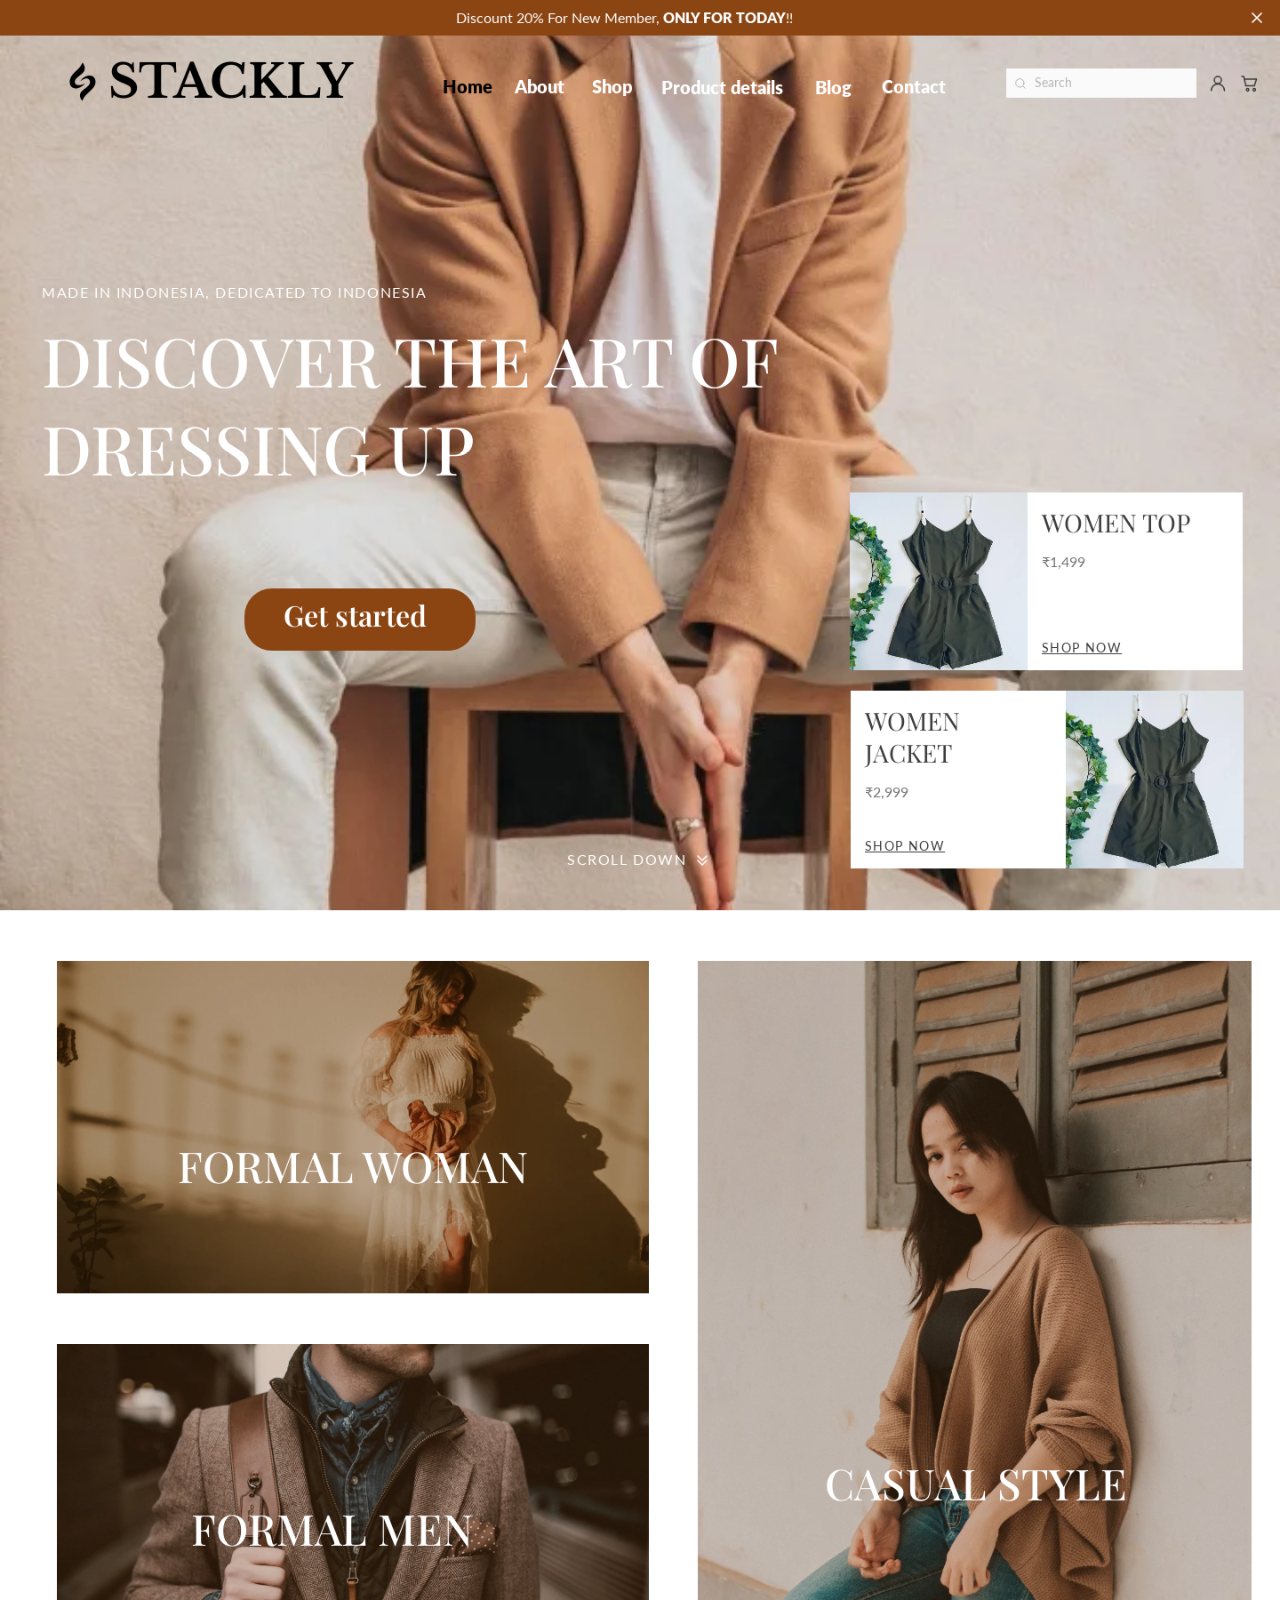
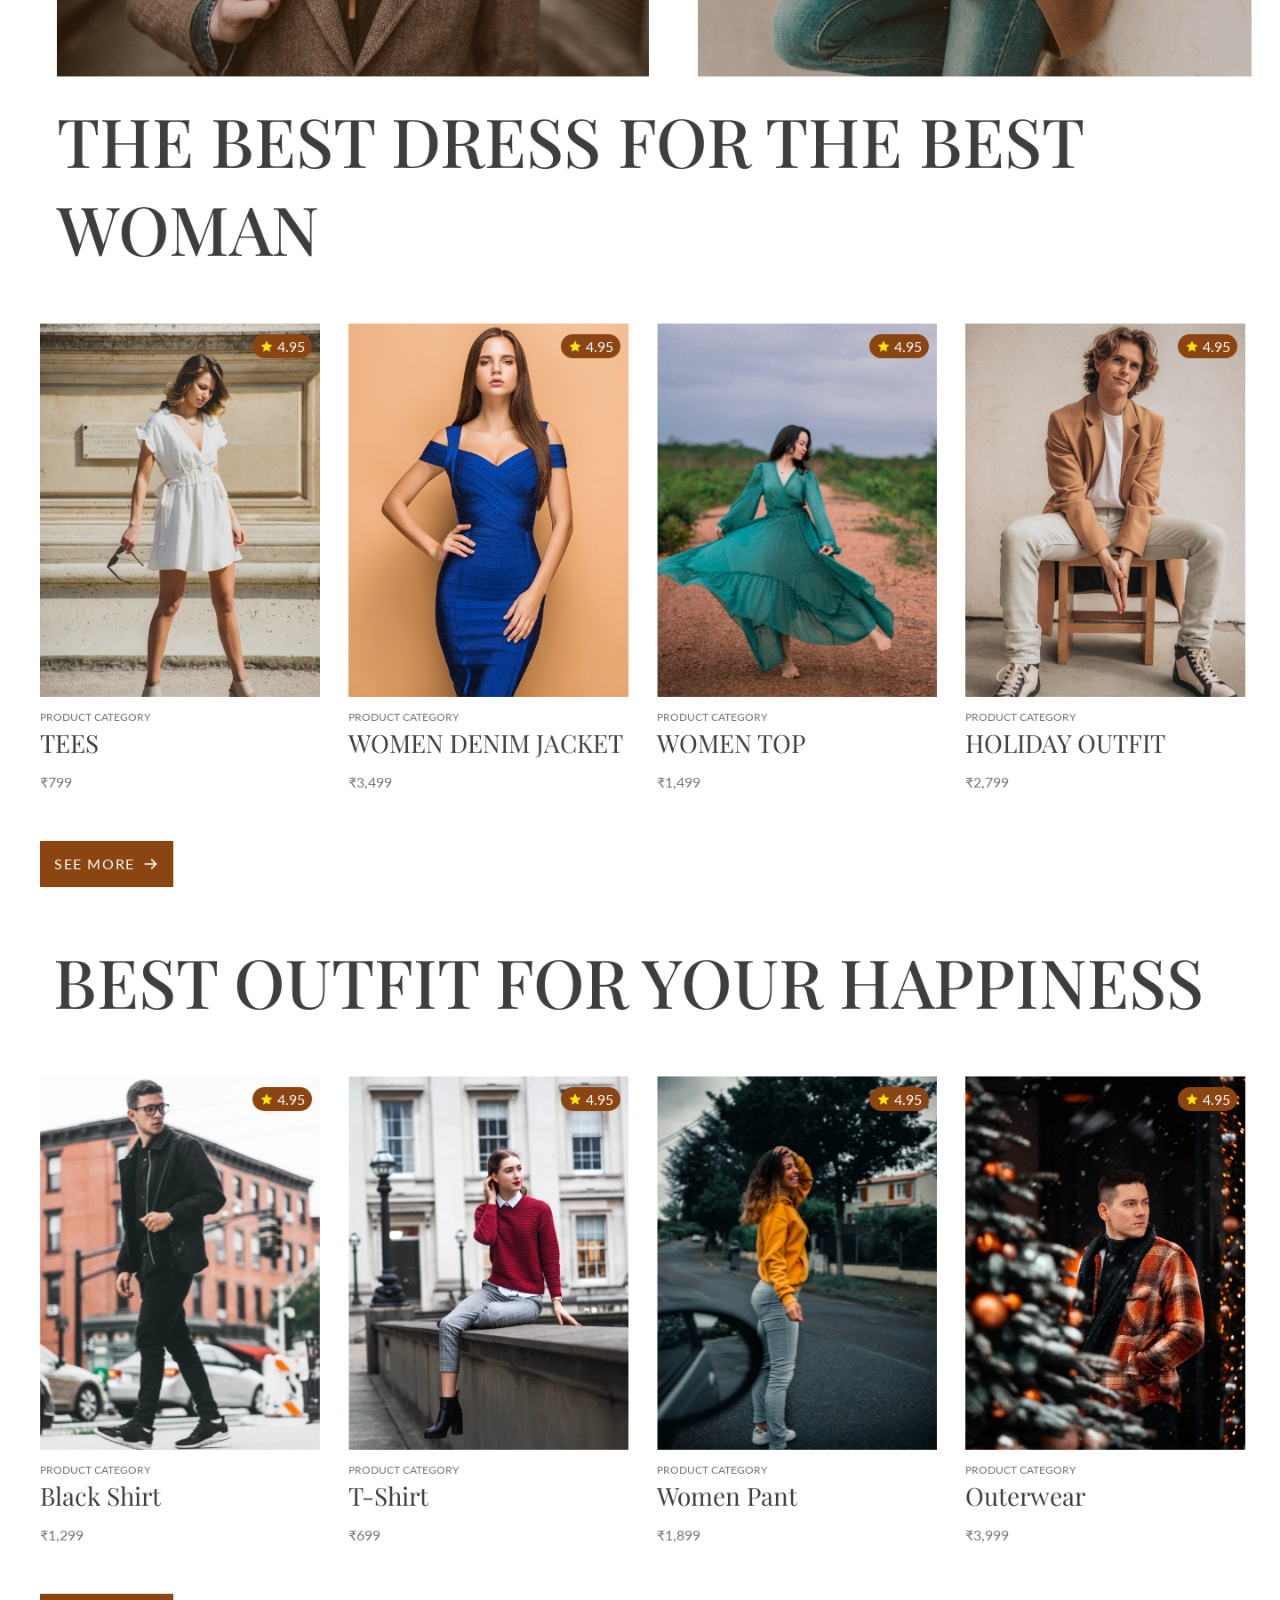
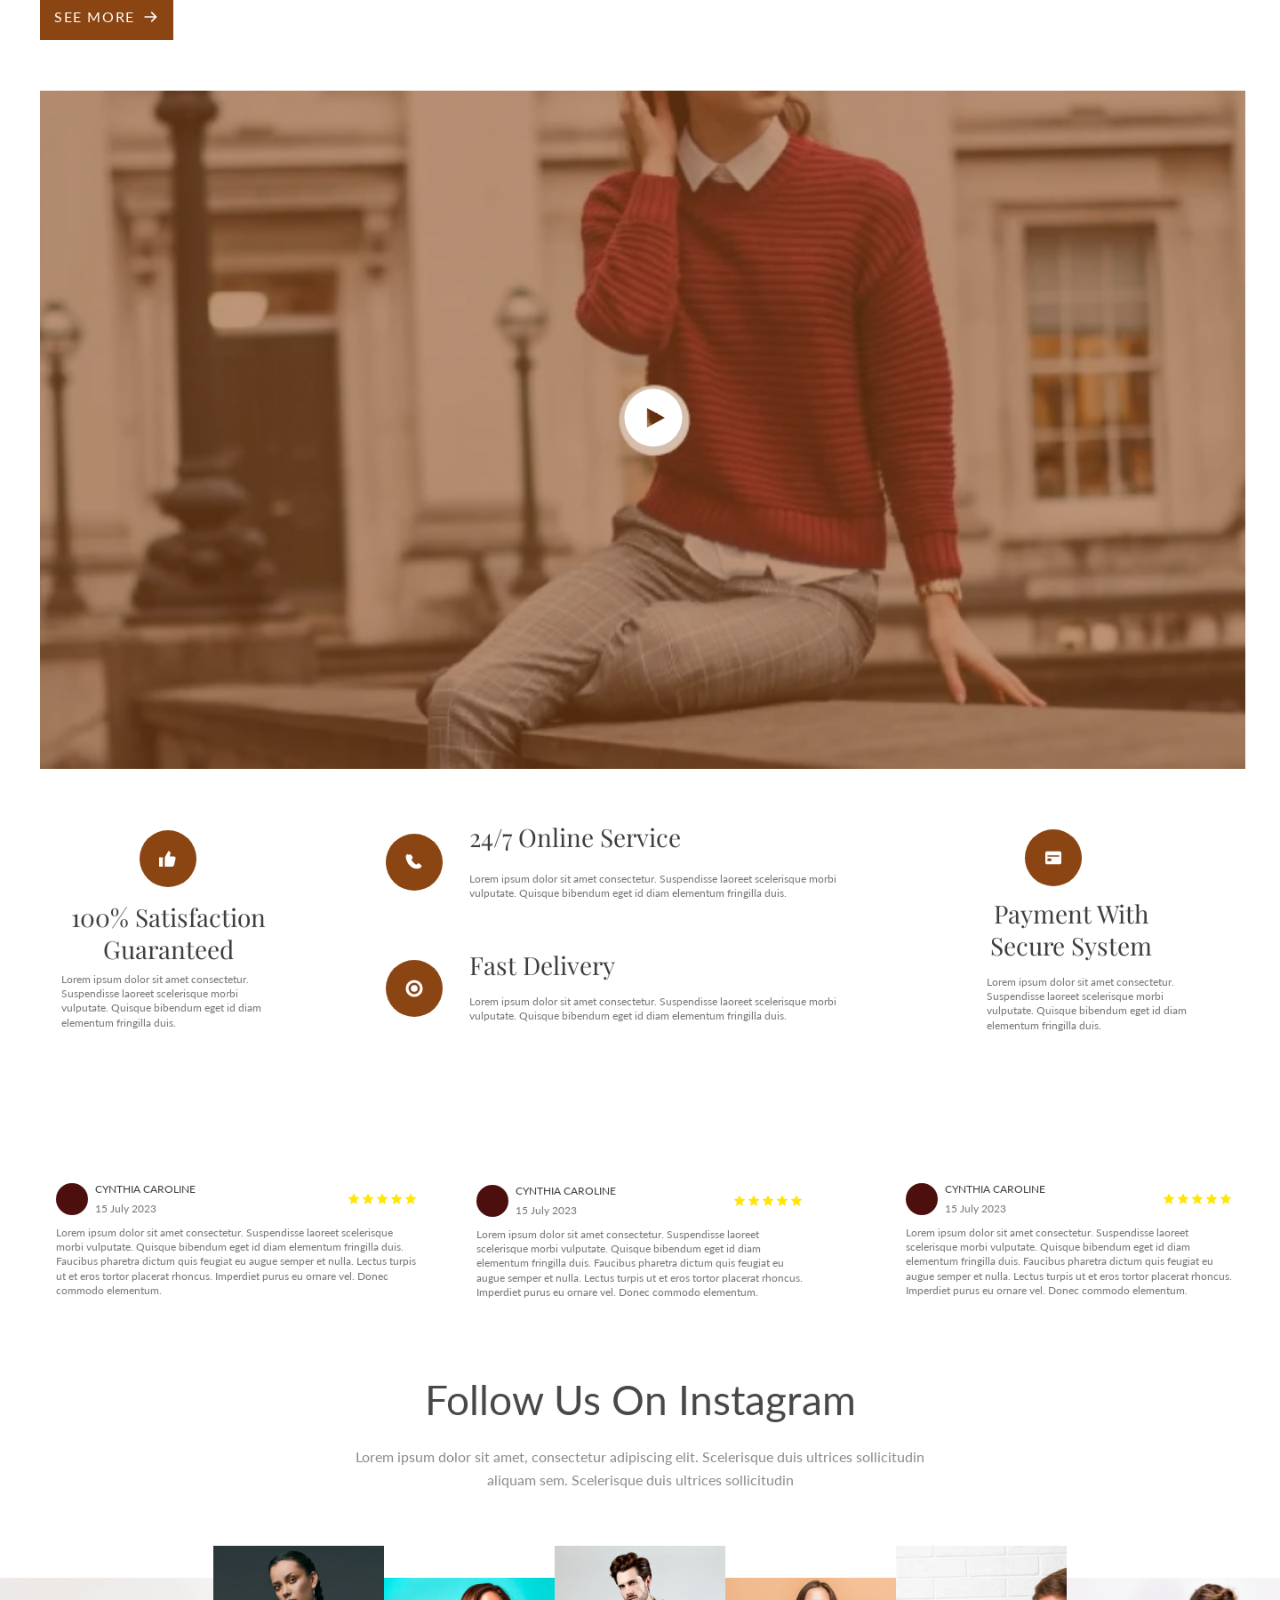
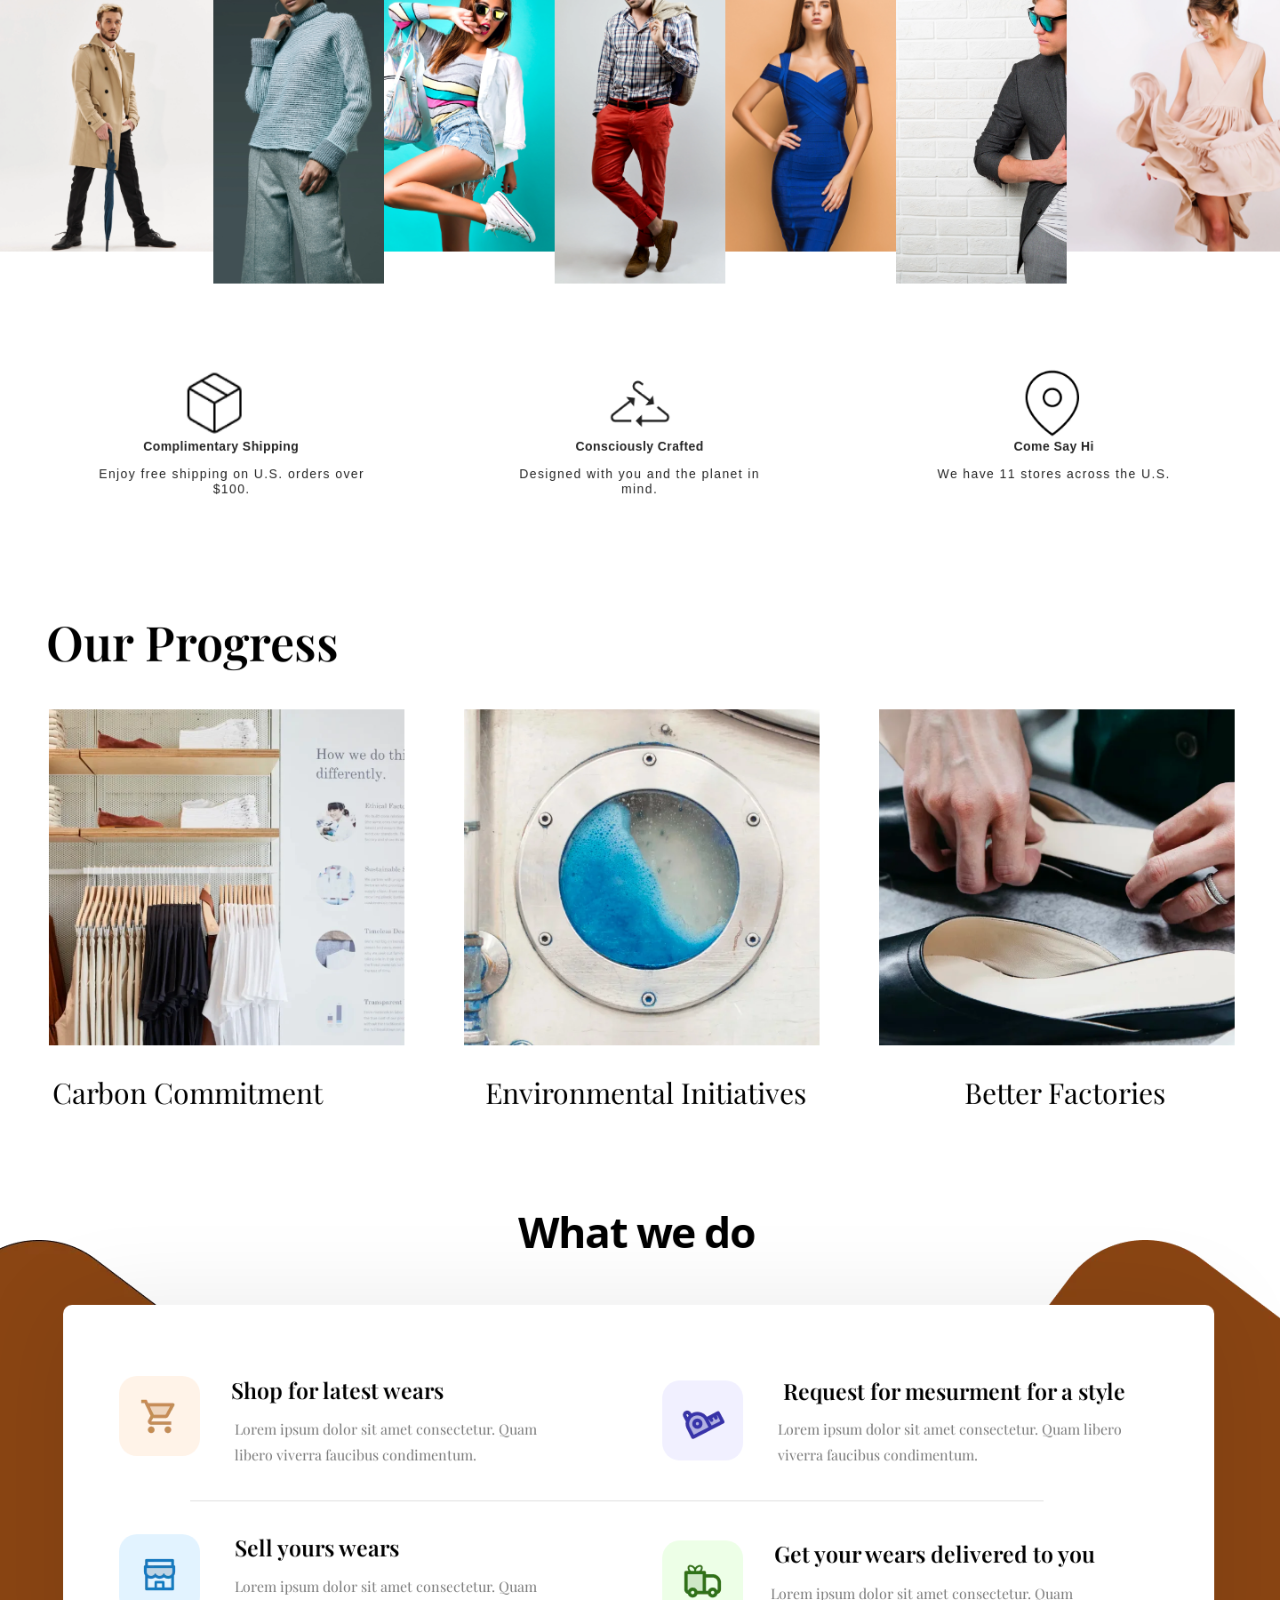
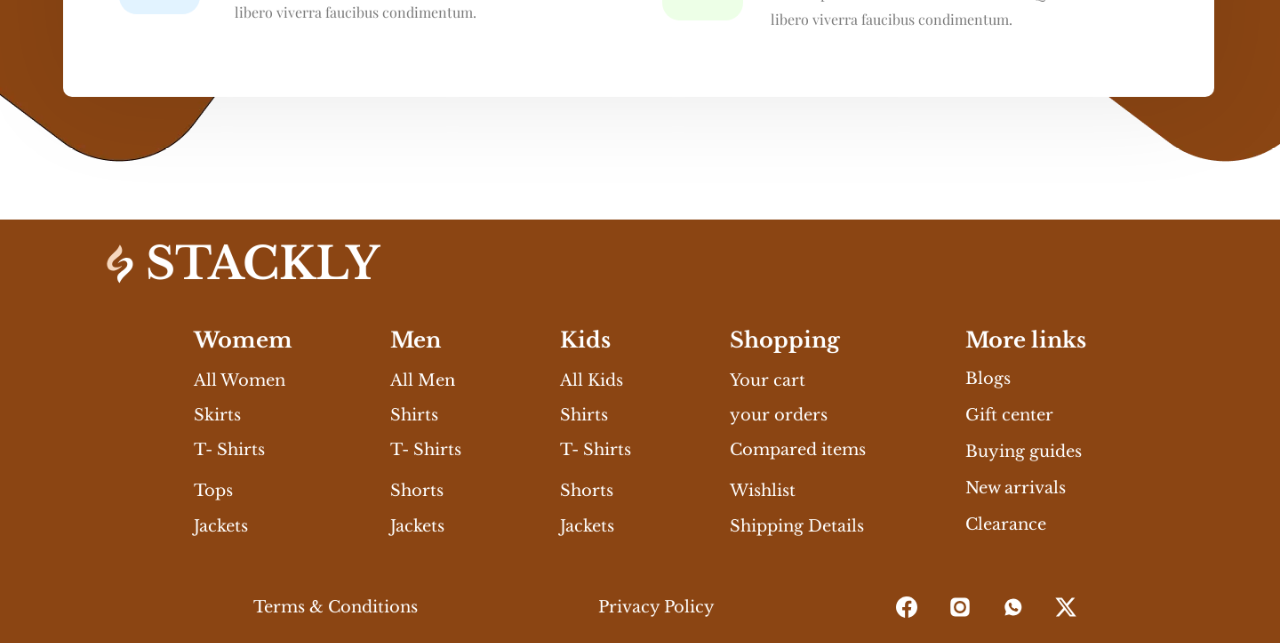
==== commit a72576dc: "Your second update message1" ====
--- a/html/index.html
+++ b/html/index.html
@@ -37,7 +37,7 @@
     <a class="nav__link is-active s366" href="index.html">Home</a>
     <a class="nav__link s367" href="about.html">About</a>
     <a class="nav__link s368" href="shop.html">Shop</a>
-    <a class="nav__link s369" href="product-details.html">Product details</a>
+    <a class="nav__link s369" href="product.html">Product details</a>
     <a class="nav__link s370" href="blog.html">Blog</a>
     <a class="nav__link s371" href="contact.html">Contact</a>
   </nav>
--- a/css/stackly.css
+++ b/css/stackly.css
@@ -1,4 +1,4 @@
-/* =============================================================================
+﻿/* =============================================================================
    STACKLY — the entire site's stylesheet (one file, one <link> per page)
    -----------------------------------------------------------------------------
    GENERATED FILE — rebuild with:  node <tools>/migrate.js --apply
@@ -6932,3 +6932,418 @@
 .s1072{width:31px;height:31px}  /* <a class="soc"> */
 .s1073{width:28px;height:28px}  /* <a class="soc"> */
 
+
+
+/* IMPORTANT: this patch has to live INSIDE @layer stackly. The .s### design
+   coordinates and the responsive blocks are ordered by layer, and for
+   !important declarations a layered rule always beats an unlayered one — a
+   patch written outside the layer silently loses to the older !important
+   rules inside it. This re-opens the same named layer, so its rules append
+   after every earlier "stackly" rule and finally win. */
+@layer stackly {
+
+/* =============================================================================
+   BUG-FIX PATCH — fixes applied without touching the existing rules above
+   1. Product Details: thumbnail strip visible on desktop (coord override)
+   2. Product Details: wishlist shows all 3 cards on mobile
+   3. Cart: mobile quantity stepper lays out horizontally
+   4. Product Details: all 3 wishlist cards display correctly on all screens
+   Smooth page navigation: already handled by html{scroll-behavior:smooth}
+   and the preloader transition in script.js.
+============================================================================= */
+
+/* ── 1. PRODUCT DETAILS — thumbnail strip (desktop ≥ 992px) ────────────────
+   The individual coord classes (.s524–.s528) pin each thumb at absolute
+   left/top. Inside the .pd-thumbs flex container those coords must be
+   nulled so the flex algorithm takes over.                                  */
+@media (min-width: 992px) {
+  :where(html.pg-product-details) .pd-thumbs .pd-thumb {
+    position: relative !important;
+    left: auto !important;
+    top: auto !important;
+    right: auto !important;
+    bottom: auto !important;
+    flex: 0 0 80px !important;
+    width: 80px !important;
+    height: 121px !important;
+  }
+}
+
+
+/* ── 2b. PRODUCT DETAILS — wishlist grid (desktop >= 992px) ─────────────────
+   Ensure all 3 cards in the wishlist grid are reliably displayed side-by-side
+   without coordinate clipping or overlapping.                                */
+@media (min-width: 992px) {
+  .canvas > .pd-wishlist-grid,
+  .pd-wishlist-grid {
+    display: flex !important;
+    flex-direction: row !important;
+    justify-content: space-between !important;
+    align-items: flex-start !important;
+    width: 1342px !important;
+    height: 423px !important;
+  }
+  .pd-wishlist-grid .pd-card {
+    position: relative !important;
+    left: auto !important;
+    top: auto !important;
+    right: auto !important;
+    bottom: auto !important;
+    flex: 0 0 410px !important;
+    width: 410px !important;
+    height: 423px !important;
+    display: block !important;
+  }
+}
+
+/* ── 3. CART — mobile quantity stepper & delete controls ───────────────────
+   The .ct__step children have absolute coords (left/top) inside .ct__qty.
+   On mobile the qty container is shifted via margin-top/padding-left tricks.
+   Fix: make the qty container a flex row, reset children to static flow,
+   and make .ct__trash and .ct__del display inline-flex next to each other
+   directly below the quantity stepper so user can increase/decrease and delete. */
+@media (max-width: 991px) {
+  .canvas > .ct__qty {
+    display: inline-flex !important;
+    flex-direction: row !important;
+    align-items: center !important;
+    justify-content: space-between !important;
+    gap: 0 !important;
+    width: 120px !important;
+    height: 40px !important;
+    padding: 0 8px !important;
+    box-shadow: inset 0 0 0 1px #dcd6ce !important;
+    border-radius: 8px !important;
+    background: #fff !important;
+    box-sizing: border-box !important;
+    margin-top: 6px !important;
+    margin-left: 108px !important;
+    align-self: flex-start !important;
+  }
+  .canvas > .ct__qty .ct__step {
+    position: static !important;
+    left: auto !important;
+    top: auto !important;
+    width: 24px !important;
+    height: 24px !important;
+    flex: 0 0 24px !important;
+    display: flex !important;
+    align-items: center !important;
+    justify-content: center !important;
+    cursor: pointer !important;
+  }
+  .canvas > .ct__qty .ct__num {
+    position: static !important;
+    left: auto !important;
+    top: auto !important;
+    flex: 1 !important;
+    text-align: center !important;
+    font-size: 15px !important;
+    line-height: 1 !important;
+    width: auto !important;
+  }
+  /* Keep item name above qty, not beside it — fix stacking order */
+  .canvas > .ct__name {
+    font-size: 14px !important;
+    line-height: 20px !important;
+    height: auto !important;
+    white-space: normal !important;
+    margin-top: -128px !important;
+    padding-left: 108px !important;
+    min-height: 38px !important;
+    align-self: flex-start !important;
+  }
+  .canvas > .ct__price1,
+  .canvas > .ct__price2,
+  .canvas > .ct__price3 {
+    height: auto !important;
+    margin-top: -6px !important;
+    padding-left: 108px !important;
+    font-size: 15px !important;
+    font-weight: 700 !important;
+    align-self: flex-start !important;
+  }
+  .canvas > .ct__badge {
+    margin: -6px 0 0 4px !important;
+    font-size: 10px !important;
+    align-self: flex-start !important;
+  }
+  /* Delete controls: trash icon + "Delete" text side by side below qty */
+  .canvas > .ct__trash {
+    display: inline-flex !important;
+    align-items: center !important;
+    justify-content: center !important;
+    width: 24px !important;
+    height: 24px !important;
+    margin-top: 8px !important;
+    margin-left: 108px !important;
+    align-self: flex-start !important;
+    cursor: pointer !important;
+  }
+  .canvas > .ct__trash svg {
+    width: 20px !important;
+    height: 20px !important;
+  }
+  .canvas > .ct__del {
+    display: inline-flex !important;
+    align-items: center !important;
+    font-size: 14px !important;
+    line-height: 24px !important;
+    color: #929292 !important;
+    height: 24px !important;
+    margin-top: -24px !important;
+    margin-left: 136px !important;
+    padding-left: 0 !important;
+    align-self: flex-start !important;
+    cursor: pointer !important;
+    text-decoration: underline !important;
+  }
+  .canvas > .ct__delline {
+    display: none !important;
+  }
+  .canvas > .ct__notes {
+    margin-top: 12px !important;
+    font-size: 13px !important;
+    align-self: flex-start !important;
+  }
+  .canvas > .ct__notebox {
+    margin-top: 6px !important;
+    height: 56px !important;
+    align-self: flex-start !important;
+  }
+  .canvas > .ct__notetext {
+    margin-top: -46px !important;
+    padding-left: 12px !important;
+    font-size: 13px !important;
+    align-self: flex-start !important;
+  }
+}
+}
+
+/* ── 4. SMOOTH PAGE NAVIGATION & STICKY HEADER ACTIVE LINKS ─────────────────
+   Smooth hover feel for nav links and active state highlight for sticky nav. */
+.nav__link {
+  transition: color .25s ease, opacity .25s ease !important;
+}
+.nav__link:hover {
+  opacity: .8 !important;
+}
+.ssh-nav a.is-active,
+.ssh-nav a.is-current {
+  color: #8b4513 !important;
+  font-weight: 800 !important;
+}
+
+
+/* =============================================================================
+   FINAL FIX LAYER — appended last-minute corrections.
+   It re-opens the SAME named layer ("stackly"), so every rule below sorts
+   after every earlier layer rule and wins; the !important flags also beat the
+   unlayered .s### design-coordinate rules.
+   ========================================================================== */
+@layer stackly {
+
+  /* ---------- CART — mobile item rows (<= 991px) --------------------------
+     The canvas is a wrapping flex column of full-width lines with a 12px gap,
+     so each line sits at:  y = flow + margin-top
+     and the next line starts at: flow + max(0, height + margin-top) + 12.
+     Every margin below is solved against that model so that image, name,
+     price, stepper, delete and notes land where the design wants them.       */
+  @media (max-width: 991px) {
+    .canvas > .ct__img {
+      flex: 0 0 96px !important;
+      width: 96px !important;
+      height: 128px !important;
+      margin-top: 0 !important;
+      left: auto !important;
+      top: auto !important;
+    }
+    .canvas > .ct__name {
+      flex: 0 0 100% !important;
+      width: 100% !important;
+      height: 20px !important;
+      margin-top: -132px !important;
+      margin-left: 0 !important;
+      min-height: 20px !important;
+      padding-left: 108px !important;
+      font-size: 15px !important;
+      line-height: 20px !important;
+      white-space: nowrap !important;
+      overflow: hidden !important;
+      text-overflow: ellipsis !important;
+      align-self: flex-start !important;
+      left: auto !important;
+      top: auto !important;
+    }
+    .canvas > .ct__price1 {
+      flex: 0 0 100% !important;
+      width: 100% !important;
+      height: 20px !important;
+      margin-top: -116px !important;
+      margin-left: 0 !important;
+      padding-left: 108px !important;
+      font-size: 15px !important;
+      line-height: 20px !important;
+      font-weight: 700 !important;
+      align-self: flex-start !important;
+      left: auto !important;
+      top: auto !important;
+    }
+    /* compact stepper that sits beside the photo instead of crossing it */
+    .canvas > .ct__qty {
+      display: flex !important;
+      flex: 0 0 auto !important;
+      width: 156px !important;
+      height: 40px !important;
+      margin-top: -100px !important;
+      margin-left: 108px !important;
+      padding: 0 8px !important;
+      box-sizing: border-box !important;
+      align-items: center !important;
+      justify-content: space-between !important;
+      align-self: flex-start !important;
+      left: auto !important;
+      top: auto !important;
+    }
+    .canvas > .ct__qty .ct__step { flex: 0 0 24px !important; }
+    .canvas > .ct__qty .ct__num { flex: 1 1 auto !important; width: auto !important; }
+    /* trash icon and "Delete" share one line, aligned with the text column */
+    .canvas > .ct__trash {
+      display: flex !important;
+      flex: 0 0 254px !important;
+      width: 254px !important;
+      height: 24px !important;
+      margin-top: -38px !important;
+      margin-left: 108px !important;
+      padding-left: 0 !important;
+      align-items: center !important;
+      justify-content: flex-start !important;
+      align-self: flex-start !important;
+      left: auto !important;
+      top: auto !important;
+    }
+    .canvas > .ct__del {
+      display: flex !important;
+      flex: 0 0 218px !important;
+      width: 218px !important;
+      height: 24px !important;
+      margin-top: -50px !important;
+      margin-left: 144px !important;
+      padding-left: 0 !important;
+      align-items: center !important;
+      justify-content: flex-start !important;
+      align-self: flex-start !important;
+      left: auto !important;
+      top: auto !important;
+    }
+    .canvas > .ct__notes {
+      flex: 0 0 100% !important;
+      width: 100% !important;
+      height: auto !important;
+      margin-top: -26px !important;
+      margin-left: 0 !important;
+      padding-left: 0 !important;
+      align-self: flex-start !important;
+      left: auto !important;
+      top: auto !important;
+    }
+    .canvas > .ct__notebox {
+      flex: 0 0 100% !important;
+      width: 100% !important;
+      height: 56px !important;
+      margin-top: -10px !important;
+      margin-left: 0 !important;
+      align-self: flex-start !important;
+      left: auto !important;
+      top: auto !important;
+    }
+    .canvas > .ct__notetext {
+      flex: 0 0 100% !important;
+      width: 100% !important;
+      height: 20px !important;
+      margin-top: -52px !important;
+      margin-left: 0 !important;
+      padding-left: 12px !important;
+      align-self: flex-start !important;
+      left: auto !important;
+      top: auto !important;
+    }
+
+    /* ---------- CART — empty state is far too heavy on a phone ------------
+       Desktop keeps its 44px Playfair heading / 20px copy / 88px button.     */
+    .canvas > .ct-empty {
+      gap: 14px !important;
+      padding: 22px 16px !important;
+      height: auto !important;
+      left: auto !important;
+      top: auto !important;
+      width: auto !important;
+    }
+    .canvas .ct-empty svg { width: 52px !important; height: 52px !important; }
+    .canvas .ct-empty h3 { font-size: 26px !important; line-height: 1.22 !important; }
+    .canvas .ct-empty p { font-size: 14px !important; line-height: 22px !important; }
+    .canvas .ct-empty__btn {
+      align-self: center !important;
+      width: auto !important;
+      max-width: 100% !important;
+      margin-top: 2px !important;
+      padding: 13px 26px !important;
+      font-size: 14px !important;
+      line-height: 20px !important;
+      letter-spacing: 1.4px !important;
+      white-space: nowrap !important;
+    }
+  }
+
+  /* ---------- PRODUCT DETAILS — desktop action row ------------------------
+     .s544 pins "Add To Cart" at left:198px. On desktop .pd-actions is a flex
+     row (158px stepper + 40px gap) where the button already starts at 198px,
+     so the coordinate doubles up as a relative offset and pushes the 521px
+     button to x=1098 — 179px past the 1440px stage, where .stage{overflow:
+     hidden} clips it. Drop the coordinate and the flex row lands exactly on
+     the design (702 + 158 + 40 + 521 = 1421). */
+  @media (min-width: 992px) {
+    .pd-actions .pd-qty,
+    .pd-actions .pd-btn {
+      left: auto !important;
+      top: auto !important;
+    }
+  }
+
+  /* ---------- pinned header backdrop (injected by script.js) --------------
+     Below 992px the canvas rewrites every direct child to
+     `position:static; height:auto; flex:0 0 100%` (see
+     `.canvas > :not(.stackly-inp)`), which would drop the strip into the
+     page flow, squeeze it to its 1px bottom border and shove the content
+     down. Same specificity, later in the layer — so this wins. The height
+     itself is measured by script.js and passed through the custom property
+     so the JS-set inline height (which loses to `height:auto !important`)
+     is no longer needed. */
+  .canvas > .stackly-header-bg {
+    position: absolute !important;
+    left: 0 !important;
+    right: auto !important;
+    top: 0 !important;
+    width: 100% !important;
+    height: var(--stackly-header-h, 130px) !important;
+    flex: 0 0 auto !important;
+    z-index: 15 !important;
+    transform: none !important;
+  }
+}
+
+/* =============================================================================
+   LOGO — always fully black
+   The mark is two paths (brown + near-black) and the wordmark carries a brown
+   "S": against the brown sticky bar those parts disappeared, so the logo read
+   as "TACKLY" with a broken mark. Force the whole header logo — mark, "S" and
+   wordmark — to black on every page, top of page and scrolled alike.
+   Same layer as the design rules above, later in source, so it wins without
+   touching a single design coordinate (geometry/pixels of the layout are
+   unchanged; only the logo's paint colour is).
+============================================================================= */
+@layer stackly {
+  .canvas .logo { color: #000000 !important; }
+  .canvas .logo b { color: #000000 !important; }
+  .canvas .logo .brand-logo-icon path { fill: #000000 !important; }
+}
